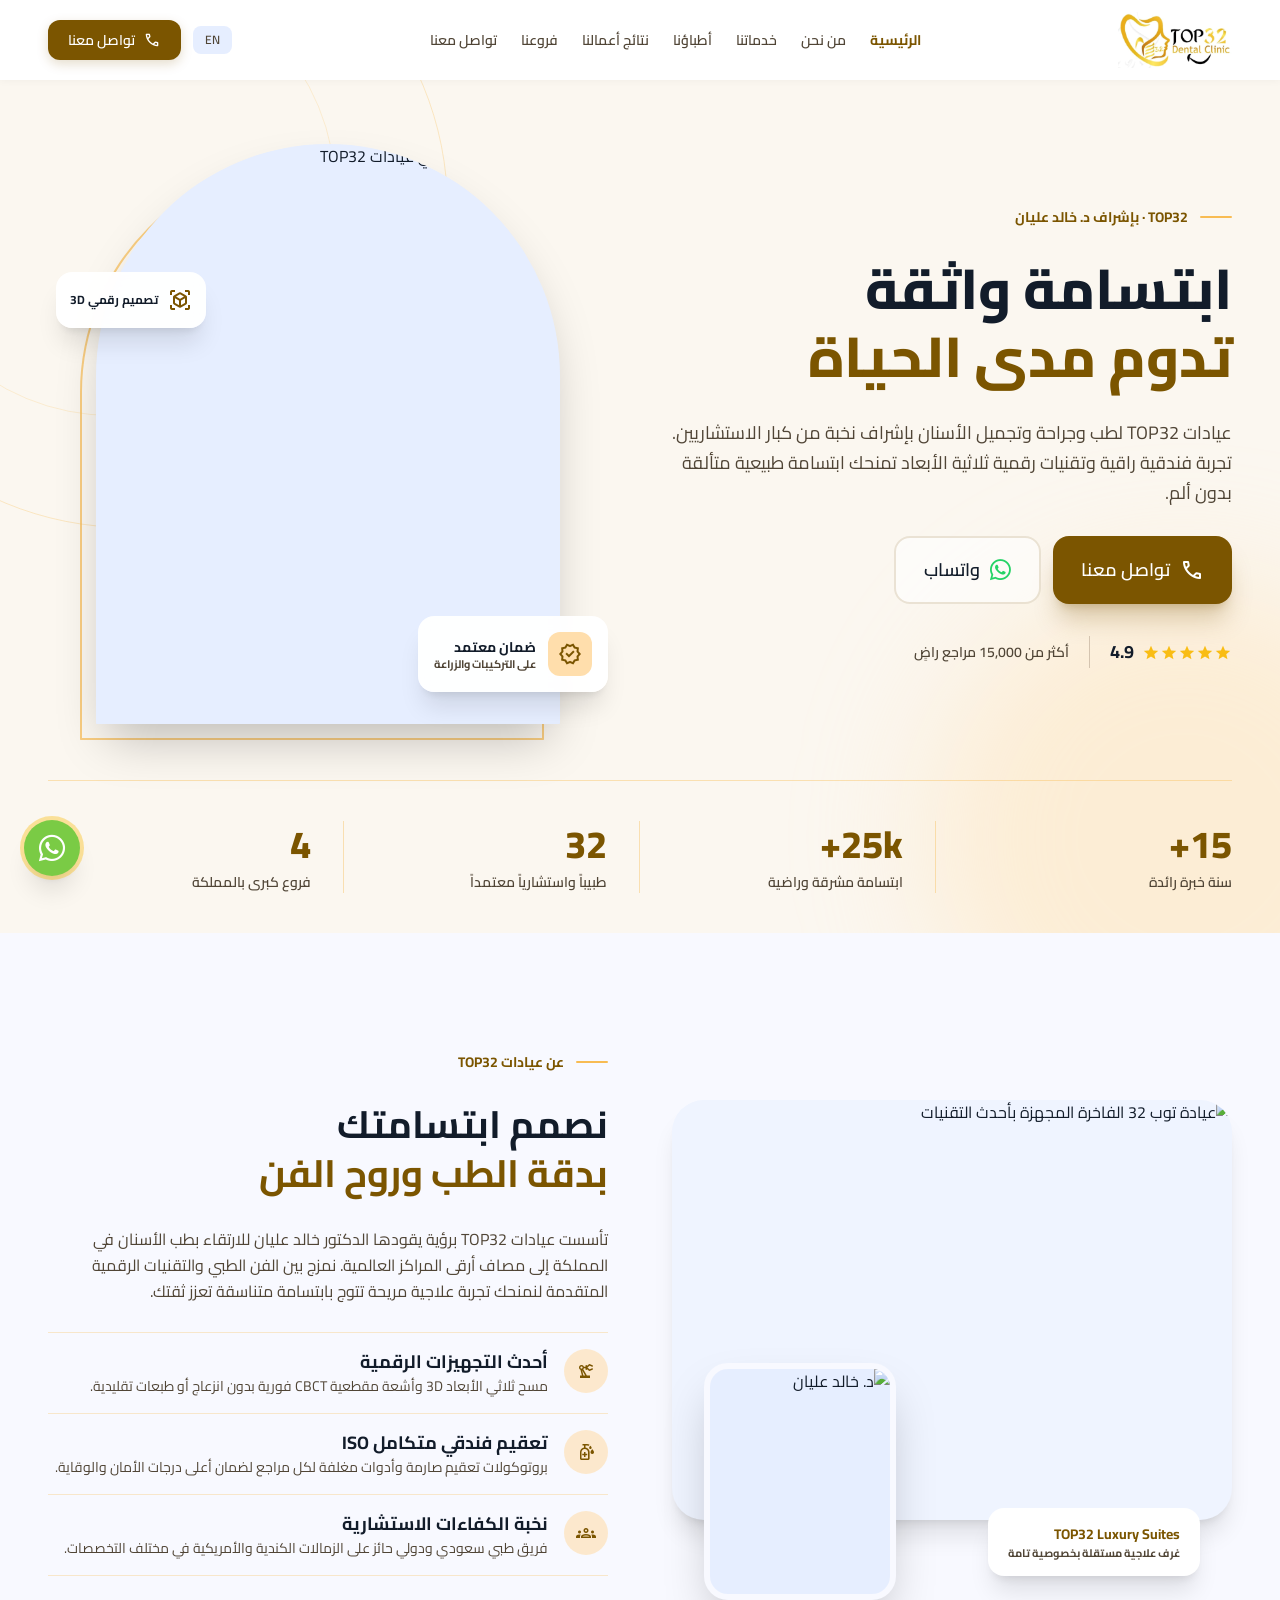
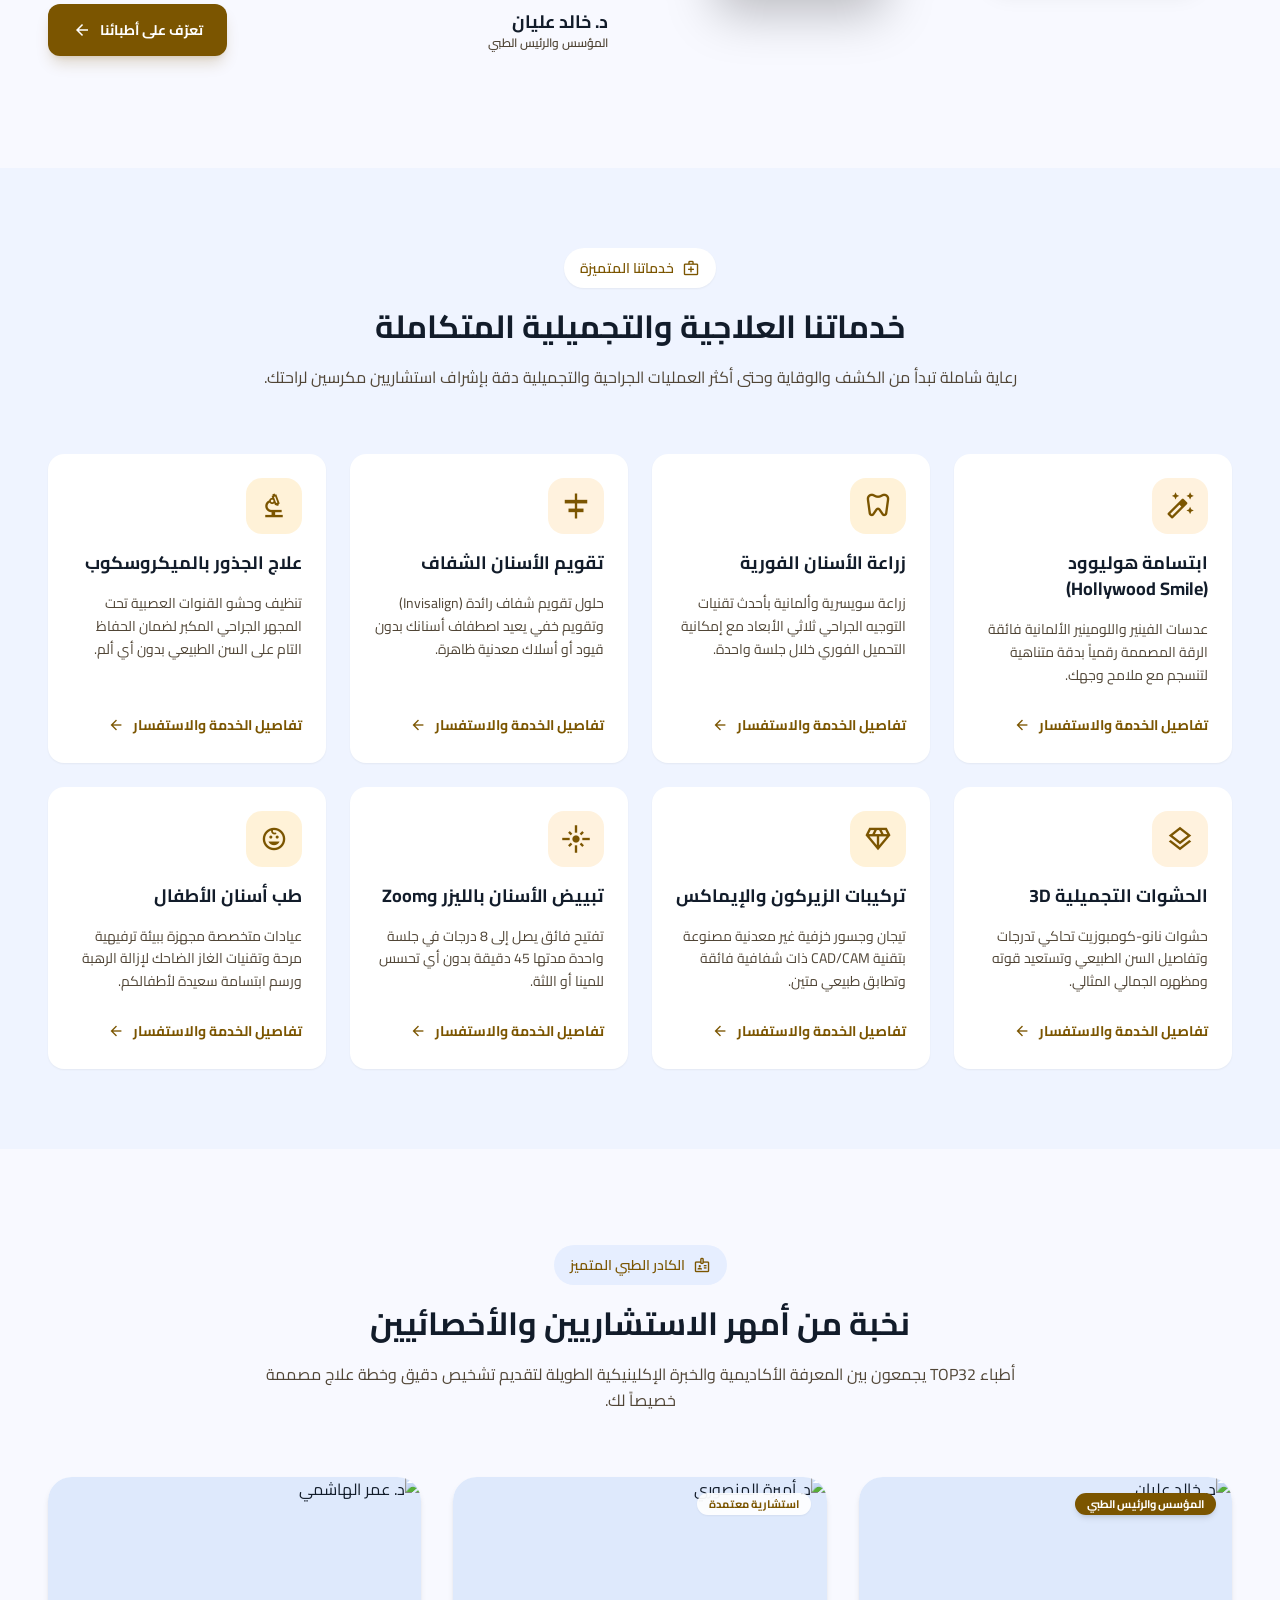
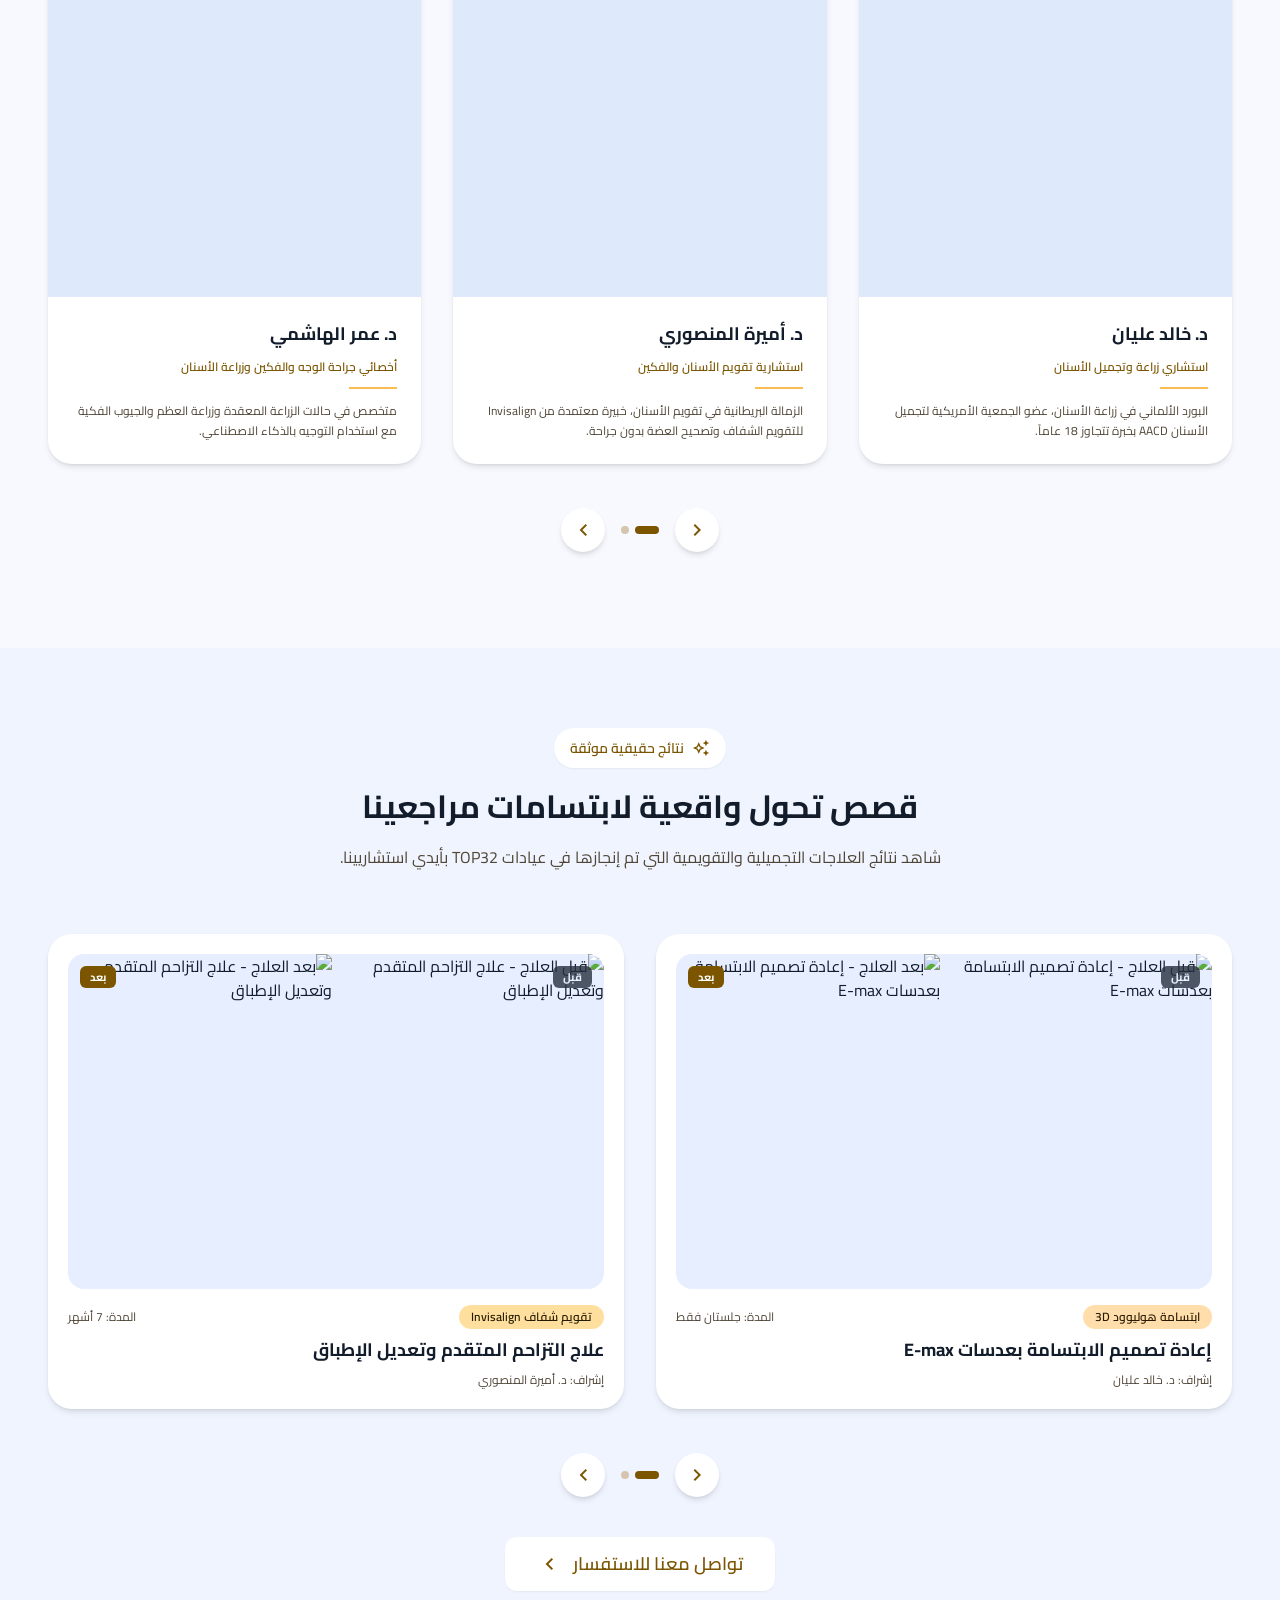
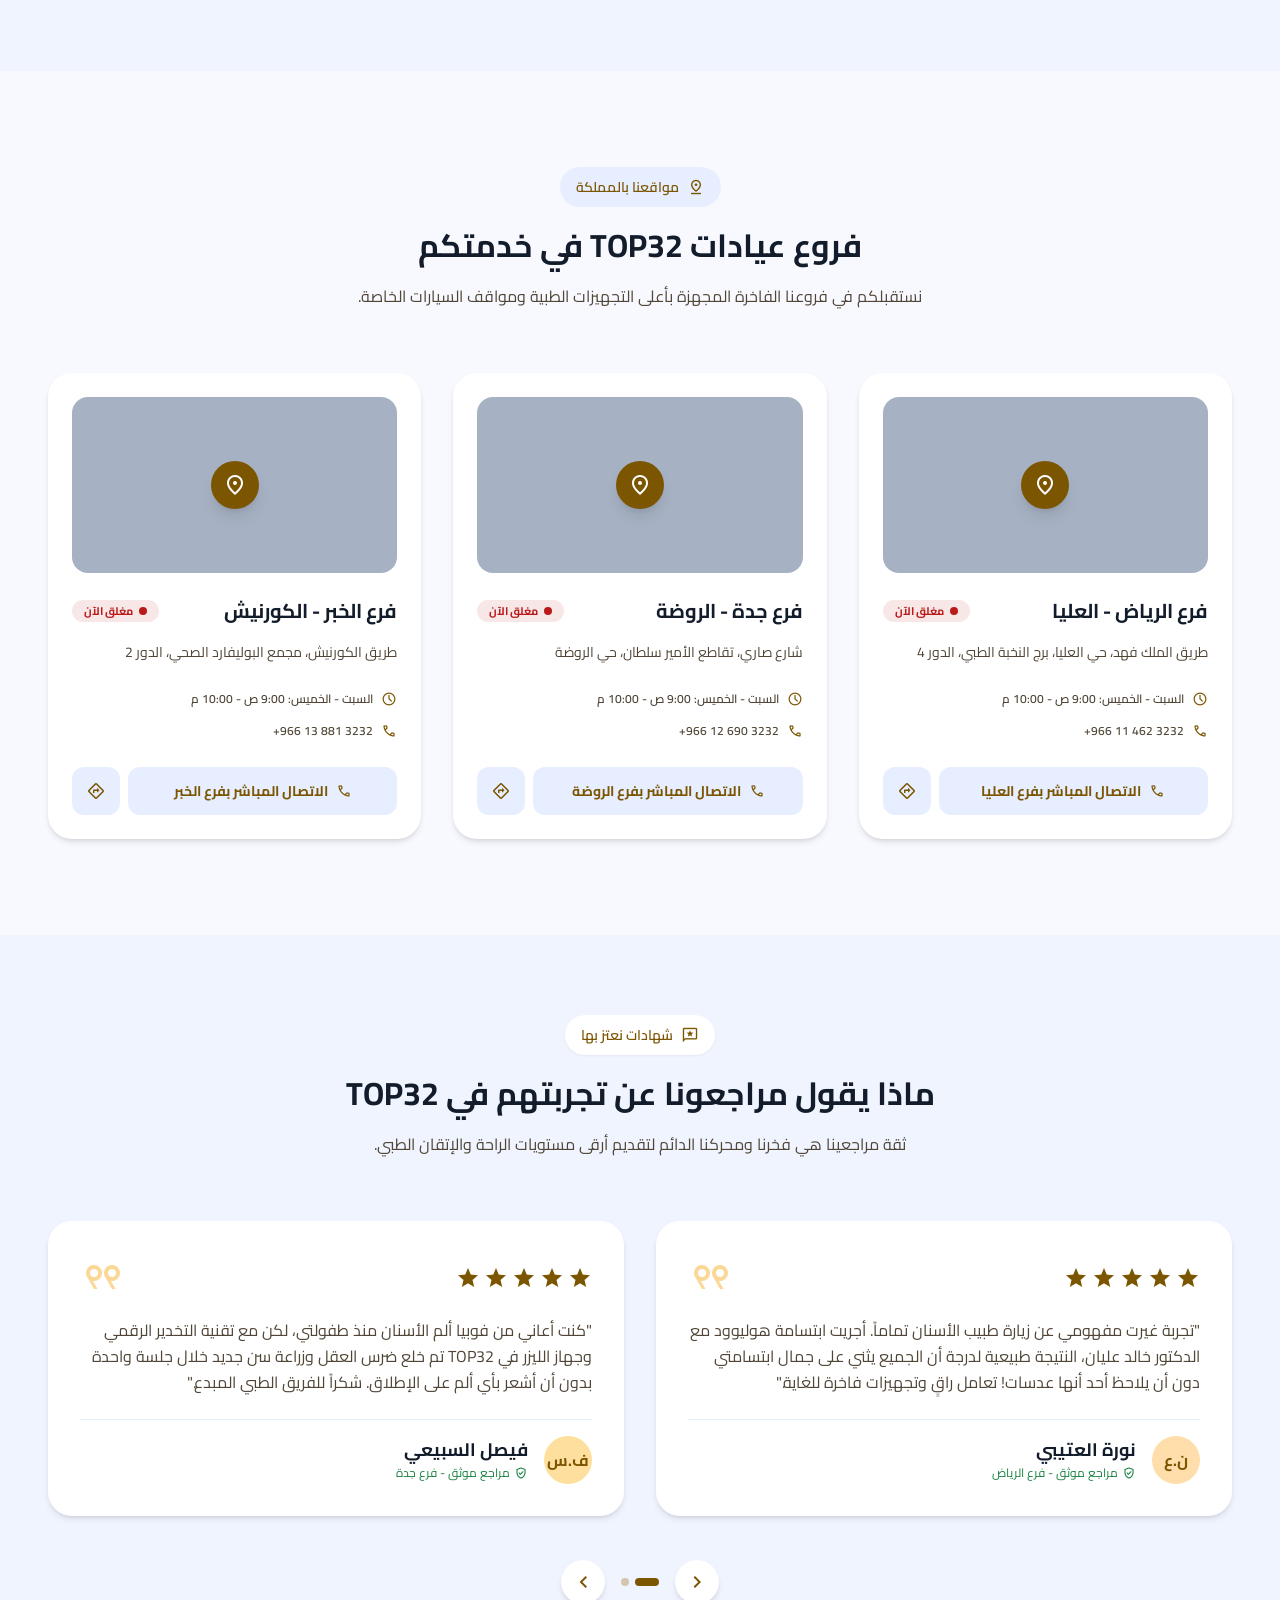
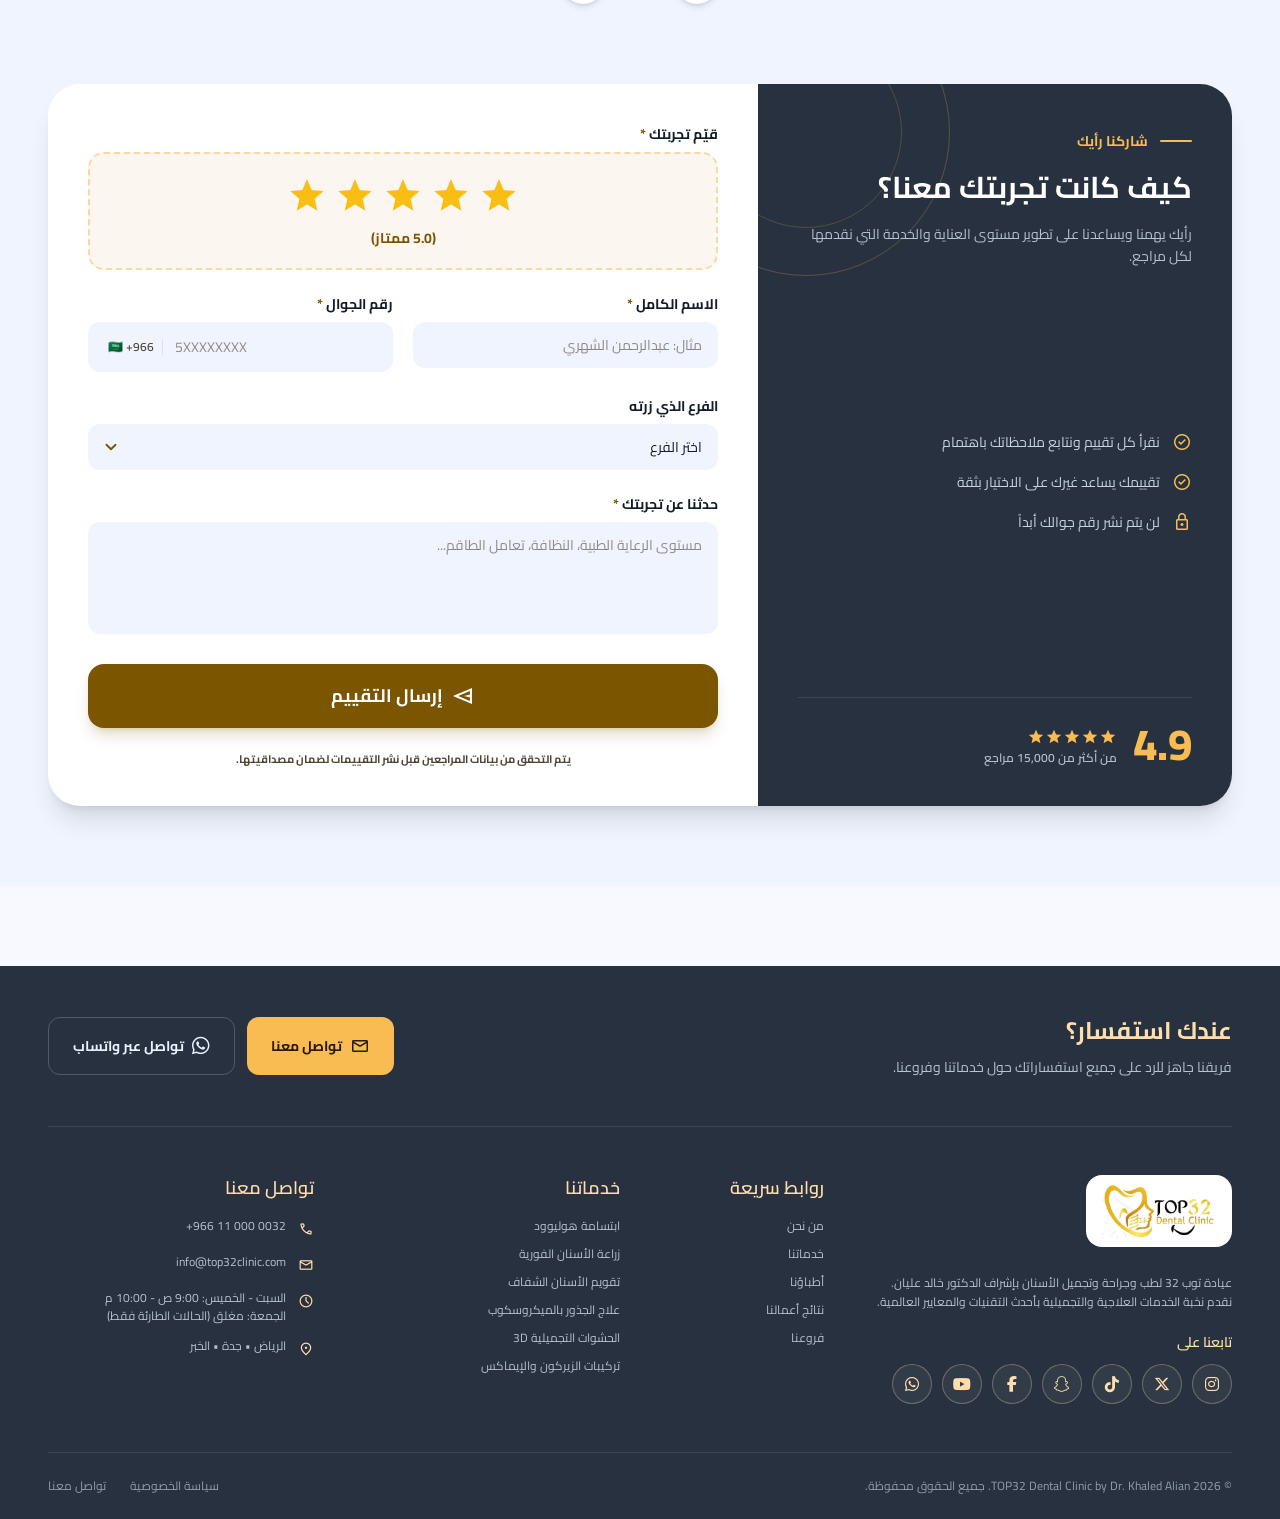
==== index.html @ 6b2e4230 "first commit" ====
<!DOCTYPE html>
<html dir="rtl" lang="ar">
<head>
<meta charset="utf-8">
<meta content="width=device-width, initial-scale=1.0" name="viewport">
<title>TOP32 | عيادات توب 32 لطب وتجميل الأسنان</title>
<meta content="عيادات TOP32 لطب وجراحة وتجميل الأسنان بإشراف د. خالد عليان في الرياض وجدة والخبر." name="description">
<meta content="#7b5500" name="theme-color">
<link href="en/index.html" hreflang="en" rel="alternate">
<link href="asset-front/images/logo.png" rel="icon">
<link href="https://fonts.googleapis.com" rel="preconnect">
<link crossorigin="" href="https://fonts.gstatic.com" rel="preconnect">
<link href="https://fonts.googleapis.com/css2?family=Cairo:wght@400;600;700;800&amp;display=swap" rel="stylesheet">
<link href="https://fonts.googleapis.com/css2?family=Material+Symbols+Outlined:opsz,wght,FILL,GRAD@20..48,100..700,0..1,-50..200&amp;display=block" rel="stylesheet">
<link href="https://cdnjs.cloudflare.com/ajax/libs/font-awesome/6.5.2/css/all.min.css" rel="stylesheet">
<link href="https://cdn.jsdelivr.net/npm/swiper@11/swiper-bundle.min.css" rel="stylesheet">
<link href="asset-front/css/style.css" rel="stylesheet">
<link href="asset-front/css/style-ar.css" rel="stylesheet">

<script defer src="https://cdn.jsdelivr.net/npm/swiper@11/swiper-bundle.min.js"></script>
<script defer src="asset-front/js/main.js"></script>
</head>
<body class="bg-surface font-body-md text-on-surface antialiased selection:bg-primary-fixed selection:text-on-primary-fixed">
<a class="skip-link" href="#main">تخطي إلى المحتوى</a>
<header class="fixed top-0 w-full z-50 bg-surface-container-lowest/90 backdrop-blur-xl shadow-[0_1px_8px_rgba(0,0,0,0.04)]">
<div class="h-20 max-w-7xl mx-auto px-4 sm:px-6 lg:px-12 flex items-center justify-between gap-4">
<a class="flex items-center shrink-0" href="#" aria-label="TOP32 - الصفحة الرئيسية"><img alt="TOP32 Dental Clinic" class="h-11 sm:h-14 w-auto object-contain" src="asset-front/images/logo.png"></a>
<nav class="hidden xl:flex items-center gap-6" aria-label="التنقل الرئيسي">
<a class="nav-link is-active font-label-lg text-label-lg text-on-surface-variant hover:text-primary transition-colors py-2" data-path="home" href="#" aria-current="page">الرئيسية</a>
<a class="nav-link font-label-lg text-label-lg text-on-surface-variant hover:text-primary transition-colors py-2" data-path="about-us" href="#about-us">من نحن</a>
<a class="nav-link font-label-lg text-label-lg text-on-surface-variant hover:text-primary transition-colors py-2" data-path="services" href="#services">خدماتنا</a>
<a class="nav-link font-label-lg text-label-lg text-on-surface-variant hover:text-primary transition-colors py-2" data-path="doctors" href="#doctors">أطباؤنا</a>
<a class="nav-link font-label-lg text-label-lg text-on-surface-variant hover:text-primary transition-colors py-2" data-path="before-and-after" href="#before-and-after">نتائج أعمالنا</a>
<a class="nav-link font-label-lg text-label-lg text-on-surface-variant hover:text-primary transition-colors py-2" data-path="branches" href="#branches">فروعنا</a>
<a class="nav-link font-label-lg text-label-lg text-on-surface-variant hover:text-primary transition-colors py-2" data-path="contact-us" href="contact.html">تواصل معنا</a>
</nav>
<div class="flex items-center gap-2 sm:gap-3 shrink-0"><a class="px-3 py-1.5 rounded-lg bg-surface-container text-on-surface-variant hover:bg-surface-container-high hover:text-on-surface font-label-md text-label-md transition-colors" href="en/index.html" hreflang="en" lang="en">EN</a><a class="inline-flex items-center gap-2 px-3 sm:px-5 py-2.5 rounded-xl bg-primary text-on-primary font-label-lg text-label-lg hover:bg-primary-container hover:text-on-primary-container shadow-[0_4px_12px_rgba(123,85,0,0.2)] transition-all" href="contact.html"><span class="material-symbols-outlined text-[18px]" aria-hidden="true">call</span><span class="hidden sm:inline">تواصل معنا</span></a><button id="menu-toggle" type="button" class="xl:hidden inline-flex items-center justify-center w-10 h-10 rounded-lg bg-surface-container text-on-surface hover:bg-surface-container-high transition-colors" aria-controls="mobile-menu" aria-expanded="false" aria-label="فتح القائمة"><span class="material-symbols-outlined text-2xl">menu</span></button></div>
</div>
<nav id="mobile-menu" class="mobile-menu xl:hidden bg-surface-container-lowest" aria-label="القائمة الرئيسية">
<div class="max-w-7xl mx-auto px-4 sm:px-6 py-3 flex flex-col gap-1">
<a class="nav-link is-active py-3 px-3 rounded-lg font-label-lg text-label-lg text-on-surface-variant hover:text-primary hover:bg-surface-container-low transition-colors" data-path="home" href="#" aria-current="page">الرئيسية</a>
<a class="nav-link py-3 px-3 rounded-lg font-label-lg text-label-lg text-on-surface-variant hover:text-primary hover:bg-surface-container-low transition-colors" data-path="about-us" href="#about-us">من نحن</a>
<a class="nav-link py-3 px-3 rounded-lg font-label-lg text-label-lg text-on-surface-variant hover:text-primary hover:bg-surface-container-low transition-colors" data-path="services" href="#services">خدماتنا</a>
<a class="nav-link py-3 px-3 rounded-lg font-label-lg text-label-lg text-on-surface-variant hover:text-primary hover:bg-surface-container-low transition-colors" data-path="doctors" href="#doctors">أطباؤنا</a>
<a class="nav-link py-3 px-3 rounded-lg font-label-lg text-label-lg text-on-surface-variant hover:text-primary hover:bg-surface-container-low transition-colors" data-path="before-and-after" href="#before-and-after">نتائج أعمالنا</a>
<a class="nav-link py-3 px-3 rounded-lg font-label-lg text-label-lg text-on-surface-variant hover:text-primary hover:bg-surface-container-low transition-colors" data-path="branches" href="#branches">فروعنا</a>
<a class="nav-link py-3 px-3 rounded-lg font-label-lg text-label-lg text-on-surface-variant hover:text-primary hover:bg-surface-container-low transition-colors" data-path="contact-us" href="contact.html">تواصل معنا</a>
</div>
</nav>
</header>
<main class="w-full pt-20 bg-surface" id="main">
<!-- HERO -->
<section class="relative overflow-hidden bg-[#fbf7f0]">
<div class="absolute -top-48 -end-48 w-[40rem] h-[40rem] rounded-full border border-primary-fixed-dim/30 pointer-events-none"></div>
<div class="absolute -top-28 -end-28 w-[28rem] h-[28rem] rounded-full border border-primary-fixed-dim/20 pointer-events-none"></div>
<div class="absolute -bottom-40 -start-40 w-[32rem] h-[32rem] rounded-full bg-primary-fixed/40 blur-3xl pointer-events-none"></div>
<div class="max-w-7xl mx-auto px-4 sm:px-6 lg:px-12 relative">
<div class="grid grid-cols-1 lg:grid-cols-2 gap-14 lg:gap-16 items-center pt-10 pb-12 md:pt-14 lg:pt-16 lg:pb-14">
<div class="text-start space-y-7">
<span class="eyebrow">TOP32 · بإشراف د. خالد عليان</span>
<h1 class="font-display-hero text-[34px] leading-[1.3] sm:text-[46px] lg:text-[56px] lg:leading-[1.2] font-extrabold text-on-surface">ابتسامة واثقة<span class="block text-primary">تدوم مدى الحياة</span></h1>
<p class="font-body-lg text-body-lg md:text-[18px] md:leading-[30px] text-on-surface-variant max-w-xl">عيادات TOP32 لطب وجراحة وتجميل الأسنان بإشراف نخبة من كبار الاستشاريين. تجربة فندقية راقية وتقنيات رقمية ثلاثية الأبعاد تمنحك ابتسامة طبيعية متألقة بدون ألم.</p>
<div class="flex flex-col sm:flex-row gap-3">
<a class="inline-flex items-center justify-center gap-2.5 px-7 py-4 rounded-2xl bg-primary text-on-primary font-headline-sm text-headline-sm hover:bg-primary-container shadow-xl shadow-primary/25 transition-colors" href="contact.html"><span class="material-symbols-outlined text-2xl" aria-hidden="true">call</span><span>تواصل معنا</span></a>
<a class="inline-flex items-center justify-center gap-2.5 px-7 py-4 rounded-2xl border-2 border-primary/15 bg-white/60 text-on-surface font-headline-sm text-headline-sm hover:border-[#25D366] hover:text-[#128C7E] transition-colors" href="https://wa.me/" data-whatsapp="" rel="noopener noreferrer" target="_blank"><i class="fa-brands fa-whatsapp text-2xl text-[#25D366]" aria-hidden="true"></i><span>واتساب</span></a>
</div>
<div class="flex flex-wrap items-center gap-x-5 gap-y-3 pt-1">
<div class="flex items-center gap-2"><span class="flex text-secondary-fixed-dim"><span class="material-symbols-outlined icon-filled text-lg" aria-hidden="true">star</span><span class="material-symbols-outlined icon-filled text-lg" aria-hidden="true">star</span><span class="material-symbols-outlined icon-filled text-lg" aria-hidden="true">star</span><span class="material-symbols-outlined icon-filled text-lg" aria-hidden="true">star</span><span class="material-symbols-outlined icon-filled text-lg" aria-hidden="true">star</span></span><span class="font-headline-sm text-headline-sm font-bold text-on-surface">4.9</span></div>
<span class="hidden sm:block w-px h-8 bg-outline-variant"></span>
<p class="font-label-lg text-label-lg text-on-surface-variant">أكثر من 15,000 مراجع راضٍ</p>
</div>
</div>
<div class="relative mx-auto w-full max-w-[22rem] sm:max-w-[26rem] lg:max-w-[29rem]">
<div class="absolute inset-0 translate-x-4 translate-y-4 rtl:-translate-x-4 rounded-t-full rounded-b-[2rem] border-2 border-primary-fixed-dim/70"></div>
<div class="relative rounded-t-full rounded-b-[2rem] overflow-hidden aspect-[4/5] shadow-2xl bg-surface-container">
<img alt="مريضة مبتسمة في عيادات TOP32" class="w-full h-full object-cover object-top" fetchpriority="high" src="https://lh3.googleusercontent.com/aida-public/[base64]">
</div>
<div class="absolute bottom-8 start-2 sm:-start-12 bg-white/95 backdrop-blur rounded-2xl shadow-xl p-3.5 sm:p-4 flex items-center gap-3">
<div class="w-11 h-11 rounded-xl bg-primary-fixed text-primary flex items-center justify-center shrink-0"><span class="material-symbols-outlined text-2xl" aria-hidden="true">verified</span></div>
<div class="text-start"><p class="font-label-lg text-label-lg font-bold text-on-surface">ضمان معتمد</p><p class="font-label-sm text-label-sm text-on-surface-variant">على التركيبات والزراعة</p></div>
</div>
<div class="absolute top-[22%] end-2 sm:-end-10 bg-white/95 backdrop-blur rounded-2xl shadow-xl px-3.5 py-3 flex items-center gap-2.5">
<span class="material-symbols-outlined text-2xl text-primary" aria-hidden="true">view_in_ar</span><p class="font-label-md text-label-md font-bold text-on-surface">تصميم رقمي 3D</p>
</div>
</div>
</div>
<div class="grid grid-cols-2 lg:grid-cols-4 gap-y-8 border-t border-primary-fixed-dim/40 py-8 md:py-10" aria-label="إحصائيات">
<div class="text-center lg:text-start lg:px-8 lg:first:ps-0 lg:border-s lg:first:border-s-0 border-primary-fixed-dim/40"><span class="block font-extrabold text-[30px] md:text-[38px] leading-tight text-primary"><bdi>+15</bdi></span><span class="font-label-lg text-label-lg text-on-surface-variant">سنة خبرة رائدة</span></div>
<div class="text-center lg:text-start lg:px-8 lg:first:ps-0 lg:border-s lg:first:border-s-0 border-primary-fixed-dim/40"><span class="block font-extrabold text-[30px] md:text-[38px] leading-tight text-primary"><bdi>+25k</bdi></span><span class="font-label-lg text-label-lg text-on-surface-variant">ابتسامة مشرقة وراضية</span></div>
<div class="text-center lg:text-start lg:px-8 lg:first:ps-0 lg:border-s lg:first:border-s-0 border-primary-fixed-dim/40"><span class="block font-extrabold text-[30px] md:text-[38px] leading-tight text-primary"><bdi>32</bdi></span><span class="font-label-lg text-label-lg text-on-surface-variant">طبيباً واستشارياً معتمداً</span></div>
<div class="text-center lg:text-start lg:px-8 lg:first:ps-0 lg:border-s lg:first:border-s-0 border-primary-fixed-dim/40"><span class="block font-extrabold text-[30px] md:text-[38px] leading-tight text-primary"><bdi>4</bdi></span><span class="font-label-lg text-label-lg text-on-surface-variant">فروع كبرى بالمملكة</span></div>
</div>
</div>
</section>

<!-- ABOUT US -->
<section class="py-16 md:py-28 max-w-7xl mx-auto px-4 sm:px-6 lg:px-12 w-full" id="about-us">
<div class="grid grid-cols-1 lg:grid-cols-12 gap-14 lg:gap-16 items-center">
<div class="lg:col-span-6 relative pb-14 sm:pb-20">
<div class="relative rounded-[2rem] overflow-hidden aspect-[4/3] shadow-xl bg-surface-container-low">
<img alt="عيادة توب 32 الفاخرة المجهزة بأحدث التقنيات" class="w-full h-full object-cover" loading="lazy" src="https://lh3.googleusercontent.com/aida-public/[base64]">
</div>
<figure class="absolute bottom-0 end-4 sm:end-8 w-36 sm:w-48 rounded-[1.5rem] overflow-hidden border-[6px] border-surface shadow-2xl bg-surface-container">
<img alt="د. خالد عليان" class="w-full aspect-[4/5] object-cover object-top" loading="lazy" src="https://lh3.googleusercontent.com/aida-public/[base64]">
</figure>
<div class="absolute bottom-3 sm:bottom-6 start-4 sm:start-8 bg-surface-container-lowest rounded-2xl shadow-xl px-4 py-3 sm:px-5 sm:py-4 max-w-[13rem] sm:max-w-xs">
<p class="font-label-lg text-label-lg font-bold text-primary">TOP32 Luxury Suites</p>
<p class="font-label-sm text-label-sm text-on-surface-variant mt-0.5">غرف علاجية مستقلة بخصوصية تامة</p>
</div>
</div>
<div class="lg:col-span-6 space-y-7 text-start">
<span class="eyebrow">عن عيادات TOP32</span>
<h2 class="font-headline-xl text-headline-xl-mobile md:text-[38px] md:leading-[1.3] text-on-surface font-bold">نصمم ابتسامتك <span class="block text-primary">بدقة الطب وروح الفن</span></h2>
<p class="font-body-lg text-body-lg text-on-surface-variant leading-relaxed">تأسست عيادات TOP32 برؤية يقودها الدكتور خالد عليان للارتقاء بطب الأسنان في المملكة إلى مصاف أرقى المراكز العالمية. نمزج بين الفن الطبي والتقنيات الرقمية المتقدمة لنمنحك تجربة علاجية مريحة تتوج بابتسامة متناسقة تعزز ثقتك.</p>
<ul class="divide-y divide-primary-fixed-dim/30 border-y border-primary-fixed-dim/30">
<li class="flex items-start gap-4 py-4"><span class="w-11 h-11 rounded-full bg-primary-fixed/60 text-primary flex items-center justify-center shrink-0"><span class="material-symbols-outlined text-xl" aria-hidden="true">precision_manufacturing</span></span><div><h3 class="font-headline-sm text-headline-sm font-bold text-on-surface">أحدث التجهيزات الرقمية</h3><p class="font-body-md text-body-md text-on-surface-variant">مسح ثلاثي الأبعاد 3D وأشعة مقطعية CBCT فورية بدون انزعاج أو طبعات تقليدية.</p></div></li>
<li class="flex items-start gap-4 py-4"><span class="w-11 h-11 rounded-full bg-primary-fixed/60 text-primary flex items-center justify-center shrink-0"><span class="material-symbols-outlined text-xl" aria-hidden="true">sanitizer</span></span><div><h3 class="font-headline-sm text-headline-sm font-bold text-on-surface">تعقيم فندقي متكامل ISO</h3><p class="font-body-md text-body-md text-on-surface-variant">بروتوكولات تعقيم صارمة وأدوات مغلفة لكل مراجع لضمان أعلى درجات الأمان والوقاية.</p></div></li>
<li class="flex items-start gap-4 py-4"><span class="w-11 h-11 rounded-full bg-primary-fixed/60 text-primary flex items-center justify-center shrink-0"><span class="material-symbols-outlined text-xl" aria-hidden="true">groups</span></span><div><h3 class="font-headline-sm text-headline-sm font-bold text-on-surface">نخبة الكفاءات الاستشارية</h3><p class="font-body-md text-body-md text-on-surface-variant">فريق طبي سعودي ودولي حائز على الزمالات الكندية والأمريكية في مختلف التخصصات.</p></div></li>
</ul>
<div class="flex flex-wrap items-center justify-between gap-4">
<div><p class="font-headline-sm text-headline-sm font-bold text-on-surface">د. خالد عليان</p><p class="font-label-md text-label-md text-on-surface-variant">المؤسس والرئيس الطبي</p></div>
<a class="inline-flex items-center gap-2 px-6 py-3 rounded-xl bg-primary text-on-primary font-label-lg text-label-lg font-bold hover:bg-primary-container shadow-lg shadow-primary/20 transition-colors" href="#doctors"><span>تعرّف على أطبائنا</span><span class="material-symbols-outlined text-xl rtl:rotate-180" aria-hidden="true">arrow_forward</span></a>
</div>
</div>
</div>
</section>

<!-- SERVICES -->
<section class="py-14 md:py-20 bg-surface-container-low" id="services">
<div class="max-w-7xl mx-auto px-4 sm:px-6 lg:px-12">
<div class="text-center max-w-3xl mx-auto space-y-4 mb-10 md:mb-16">
<span class="inline-flex items-center gap-2 px-4 py-1.5 rounded-full bg-surface-container-lowest shadow-sm text-primary font-label-lg text-label-lg"><span class="material-symbols-outlined text-lg" aria-hidden="true">medical_services</span><span>خدماتنا المتميزة</span></span>
<h2 class="font-headline-xl text-headline-xl-mobile md:text-headline-xl font-bold text-on-surface">خدماتنا العلاجية والتجميلية المتكاملة</h2>
<p class="font-body-lg text-body-lg text-on-surface-variant">رعاية شاملة تبدأ من الكشف والوقاية وحتى أكثر العمليات الجراحية والتجميلية دقة بإشراف استشاريين مكرسين لراحتك.</p>
</div>
<div class="grid grid-cols-1 sm:grid-cols-2 lg:grid-cols-4 gap-4 sm:gap-6">
<div class="group p-6 rounded-2xl bg-surface-container-lowest shadow-sm hover:shadow-xl transition-all duration-300 flex flex-col justify-between text-start hover:-translate-y-1.5">
<div class="space-y-4">
<div class="w-14 h-14 rounded-2xl bg-primary-fixed/40 flex items-center justify-center text-primary group-hover:bg-primary group-hover:text-on-primary transition-colors"><span class="material-symbols-outlined text-3xl" aria-hidden="true">auto_fix_high</span></div>
<h3 class="font-headline-sm text-headline-sm font-bold text-on-surface">ابتسامة هوليوود (Hollywood Smile)</h3>
<p class="font-body-md text-body-md text-on-surface-variant leading-relaxed">عدسات الفينير واللومينير الألمانية فائقة الرقة المصممة رقمياً بدقة متناهية لتنسجم مع ملامح وجهك.</p>
</div>
<a class="mt-6 inline-flex items-center gap-2 font-label-lg text-label-lg text-primary font-bold group-hover:text-primary-container" href="contact.html?service=hollywood"><span>تفاصيل الخدمة والاستفسار</span><span class="material-symbols-outlined text-lg rtl:rotate-180 transition-transform group-hover:translate-x-1 rtl:group-hover:-translate-x-1" aria-hidden="true">arrow_forward</span></a>
</div>
<div class="group p-6 rounded-2xl bg-surface-container-lowest shadow-sm hover:shadow-xl transition-all duration-300 flex flex-col justify-between text-start hover:-translate-y-1.5">
<div class="space-y-4">
<div class="w-14 h-14 rounded-2xl bg-secondary-fixed/40 flex items-center justify-center text-primary group-hover:bg-primary group-hover:text-on-primary transition-colors"><span class="material-symbols-outlined text-3xl" aria-hidden="true">dentistry</span></div>
<h3 class="font-headline-sm text-headline-sm font-bold text-on-surface">زراعة الأسنان الفورية</h3>
<p class="font-body-md text-body-md text-on-surface-variant leading-relaxed">زراعة سويسرية وألمانية بأحدث تقنيات التوجيه الجراحي ثلاثي الأبعاد مع إمكانية التحميل الفوري خلال جلسة واحدة.</p>
</div>
<a class="mt-6 inline-flex items-center gap-2 font-label-lg text-label-lg text-primary font-bold group-hover:text-primary-container" href="contact.html?service=implants"><span>تفاصيل الخدمة والاستفسار</span><span class="material-symbols-outlined text-lg rtl:rotate-180 transition-transform group-hover:translate-x-1 rtl:group-hover:-translate-x-1" aria-hidden="true">arrow_forward</span></a>
</div>
<div class="group p-6 rounded-2xl bg-surface-container-lowest shadow-sm hover:shadow-xl transition-all duration-300 flex flex-col justify-between text-start hover:-translate-y-1.5">
<div class="space-y-4">
<div class="w-14 h-14 rounded-2xl bg-primary-fixed/40 flex items-center justify-center text-primary group-hover:bg-primary group-hover:text-on-primary transition-colors"><span class="material-symbols-outlined text-3xl" aria-hidden="true">align_horizontal_center</span></div>
<h3 class="font-headline-sm text-headline-sm font-bold text-on-surface">تقويم الأسنان الشفاف</h3>
<p class="font-body-md text-body-md text-on-surface-variant leading-relaxed">حلول تقويم شفاف رائدة (Invisalign) وتقويم خفي يعيد اصطفاف أسنانك بدون قيود أو أسلاك معدنية ظاهرة.</p>
</div>
<a class="mt-6 inline-flex items-center gap-2 font-label-lg text-label-lg text-primary font-bold group-hover:text-primary-container" href="contact.html?service=orthodontics"><span>تفاصيل الخدمة والاستفسار</span><span class="material-symbols-outlined text-lg rtl:rotate-180 transition-transform group-hover:translate-x-1 rtl:group-hover:-translate-x-1" aria-hidden="true">arrow_forward</span></a>
</div>
<div class="group p-6 rounded-2xl bg-surface-container-lowest shadow-sm hover:shadow-xl transition-all duration-300 flex flex-col justify-between text-start hover:-translate-y-1.5">
<div class="space-y-4">
<div class="w-14 h-14 rounded-2xl bg-secondary-fixed/40 flex items-center justify-center text-primary group-hover:bg-primary group-hover:text-on-primary transition-colors"><span class="material-symbols-outlined text-3xl" aria-hidden="true">biotech</span></div>
<h3 class="font-headline-sm text-headline-sm font-bold text-on-surface">علاج الجذور بالميكروسكوب</h3>
<p class="font-body-md text-body-md text-on-surface-variant leading-relaxed">تنظيف وحشو القنوات العصبية تحت المجهر الجراحي المكبر لضمان الحفاظ التام على السن الطبيعي بدون أي ألم.</p>
</div>
<a class="mt-6 inline-flex items-center gap-2 font-label-lg text-label-lg text-primary font-bold group-hover:text-primary-container" href="contact.html?service=root-canal"><span>تفاصيل الخدمة والاستفسار</span><span class="material-symbols-outlined text-lg rtl:rotate-180 transition-transform group-hover:translate-x-1 rtl:group-hover:-translate-x-1" aria-hidden="true">arrow_forward</span></a>
</div>
<div class="group p-6 rounded-2xl bg-surface-container-lowest shadow-sm hover:shadow-xl transition-all duration-300 flex flex-col justify-between text-start hover:-translate-y-1.5">
<div class="space-y-4">
<div class="w-14 h-14 rounded-2xl bg-primary-fixed/40 flex items-center justify-center text-primary group-hover:bg-primary group-hover:text-on-primary transition-colors"><span class="material-symbols-outlined text-3xl" aria-hidden="true">layers</span></div>
<h3 class="font-headline-sm text-headline-sm font-bold text-on-surface">الحشوات التجميلية 3D</h3>
<p class="font-body-md text-body-md text-on-surface-variant leading-relaxed">حشوات نانو-كومبوزيت تحاكي تدرجات وتفاصيل السن الطبيعي وتستعيد قوته ومظهره الجمالي المثالي.</p>
</div>
<a class="mt-6 inline-flex items-center gap-2 font-label-lg text-label-lg text-primary font-bold group-hover:text-primary-container" href="contact.html?service=fillings"><span>تفاصيل الخدمة والاستفسار</span><span class="material-symbols-outlined text-lg rtl:rotate-180 transition-transform group-hover:translate-x-1 rtl:group-hover:-translate-x-1" aria-hidden="true">arrow_forward</span></a>
</div>
<div class="group p-6 rounded-2xl bg-surface-container-lowest shadow-sm hover:shadow-xl transition-all duration-300 flex flex-col justify-between text-start hover:-translate-y-1.5">
<div class="space-y-4">
<div class="w-14 h-14 rounded-2xl bg-secondary-fixed/40 flex items-center justify-center text-primary group-hover:bg-primary group-hover:text-on-primary transition-colors"><span class="material-symbols-outlined text-3xl" aria-hidden="true">diamond</span></div>
<h3 class="font-headline-sm text-headline-sm font-bold text-on-surface">تركيبات الزيركون والإيماكس</h3>
<p class="font-body-md text-body-md text-on-surface-variant leading-relaxed">تيجان وجسور خزفية غير معدنية مصنوعة بتقنية CAD/CAM ذات شفافية فائقة وتطابق طبيعي متين.</p>
</div>
<a class="mt-6 inline-flex items-center gap-2 font-label-lg text-label-lg text-primary font-bold group-hover:text-primary-container" href="contact.html?service=crowns"><span>تفاصيل الخدمة والاستفسار</span><span class="material-symbols-outlined text-lg rtl:rotate-180 transition-transform group-hover:translate-x-1 rtl:group-hover:-translate-x-1" aria-hidden="true">arrow_forward</span></a>
</div>
<div class="group p-6 rounded-2xl bg-surface-container-lowest shadow-sm hover:shadow-xl transition-all duration-300 flex flex-col justify-between text-start hover:-translate-y-1.5">
<div class="space-y-4">
<div class="w-14 h-14 rounded-2xl bg-primary-fixed/40 flex items-center justify-center text-primary group-hover:bg-primary group-hover:text-on-primary transition-colors"><span class="material-symbols-outlined text-3xl" aria-hidden="true">flare</span></div>
<h3 class="font-headline-sm text-headline-sm font-bold text-on-surface">تبييض الأسنان بالليزر وZoom</h3>
<p class="font-body-md text-body-md text-on-surface-variant leading-relaxed">تفتيح فائق يصل إلى 8 درجات في جلسة واحدة مدتها 45 دقيقة بدون أي تحسس للمينا أو اللثة.</p>
</div>
<a class="mt-6 inline-flex items-center gap-2 font-label-lg text-label-lg text-primary font-bold group-hover:text-primary-container" href="contact.html?service=whitening"><span>تفاصيل الخدمة والاستفسار</span><span class="material-symbols-outlined text-lg rtl:rotate-180 transition-transform group-hover:translate-x-1 rtl:group-hover:-translate-x-1" aria-hidden="true">arrow_forward</span></a>
</div>
<div class="group p-6 rounded-2xl bg-surface-container-lowest shadow-sm hover:shadow-xl transition-all duration-300 flex flex-col justify-between text-start hover:-translate-y-1.5">
<div class="space-y-4">
<div class="w-14 h-14 rounded-2xl bg-secondary-fixed/40 flex items-center justify-center text-primary group-hover:bg-primary group-hover:text-on-primary transition-colors"><span class="material-symbols-outlined text-3xl" aria-hidden="true">child_care</span></div>
<h3 class="font-headline-sm text-headline-sm font-bold text-on-surface">طب أسنان الأطفال</h3>
<p class="font-body-md text-body-md text-on-surface-variant leading-relaxed">عيادات متخصصة مجهزة ببيئة ترفيهية مرحة وتقنيات الغاز الضاحك لإزالة الرهبة ورسم ابتسامة سعيدة لأطفالكم.</p>
</div>
<a class="mt-6 inline-flex items-center gap-2 font-label-lg text-label-lg text-primary font-bold group-hover:text-primary-container" href="contact.html?service=kids"><span>تفاصيل الخدمة والاستفسار</span><span class="material-symbols-outlined text-lg rtl:rotate-180 transition-transform group-hover:translate-x-1 rtl:group-hover:-translate-x-1" aria-hidden="true">arrow_forward</span></a>
</div>
</div>
</div>
</section>

<!-- OUR DOCTORS (carousel) -->
<section class="py-16 md:py-24 max-w-7xl mx-auto px-4 sm:px-6 lg:px-12 w-full" id="doctors">
<div class="text-center max-w-3xl mx-auto space-y-4 mb-10 md:mb-16">
<span class="inline-flex items-center gap-2 px-4 py-1.5 rounded-full bg-surface-container text-primary font-label-lg text-label-lg"><span class="material-symbols-outlined text-lg" aria-hidden="true">badge</span><span>الكادر الطبي المتميز</span></span>
<h2 class="font-headline-xl text-headline-xl-mobile md:text-headline-xl font-bold text-on-surface">نخبة من أمهر الاستشاريين والأخصائيين</h2>
<p class="font-body-lg text-body-lg text-on-surface-variant">أطباء TOP32 يجمعون بين المعرفة الأكاديمية والخبرة الإكلينيكية الطويلة لتقديم تشخيص دقيق وخطة علاج مصممة خصيصاً لك.</p>
</div>
<div class="swiper carousel" data-carousel="doctors">
<div class="swiper-wrapper">
<div class="swiper-slide">
<article class="group h-full rounded-3xl overflow-hidden bg-surface-container-lowest shadow-md hover:shadow-xl transition-shadow duration-300 text-start">
<div class="aspect-[4/4.5] overflow-hidden bg-surface-container-high relative">
<img alt="د. خالد عليان" class="w-full h-full object-cover group-hover:scale-105 transition-transform duration-500" draggable="false" loading="lazy" src="https://lh3.googleusercontent.com/aida-public/[base64]">
<div class="absolute top-4 start-4 bg-primary text-on-primary font-label-sm text-label-sm px-3 py-1 rounded-full shadow-md">المؤسس والرئيس الطبي</div>
</div>
<div class="p-6 space-y-3">
<h3 class="font-headline-sm text-headline-sm font-bold text-on-surface">د. خالد عليان</h3>
<p class="font-label-md text-label-md text-primary font-semibold">استشاري زراعة وتجميل الأسنان</p>
<div class="w-12 h-0.5 bg-primary-fixed-dim my-2"></div>
<p class="font-body-sm text-body-sm text-on-surface-variant leading-relaxed">البورد الألماني في زراعة الأسنان، عضو الجمعية الأمريكية لتجميل الأسنان AACD بخبرة تتجاوز 18 عاماً.</p>
</div>
</article>
</div>
<div class="swiper-slide">
<article class="group h-full rounded-3xl overflow-hidden bg-surface-container-lowest shadow-md hover:shadow-xl transition-shadow duration-300 text-start">
<div class="aspect-[4/4.5] overflow-hidden bg-surface-container-high relative">
<img alt="د. أميرة المنصوري" class="w-full h-full object-cover group-hover:scale-105 transition-transform duration-500" draggable="false" loading="lazy" src="https://lh3.googleusercontent.com/aida-public/[base64]">
<div class="absolute top-4 start-4 bg-surface-container-lowest/90 backdrop-blur-md text-primary font-label-sm text-label-sm px-3 py-1 rounded-full shadow-sm">استشارية معتمدة</div>
</div>
<div class="p-6 space-y-3">
<h3 class="font-headline-sm text-headline-sm font-bold text-on-surface">د. أميرة المنصوري</h3>
<p class="font-label-md text-label-md text-primary font-semibold">استشارية تقويم الأسنان والفكين</p>
<div class="w-12 h-0.5 bg-primary-fixed-dim my-2"></div>
<p class="font-body-sm text-body-sm text-on-surface-variant leading-relaxed">الزمالة البريطانية في تقويم الأسنان، خبيرة معتمدة من Invisalign للتقويم الشفاف وتصحيح العضة بدون جراحة.</p>
</div>
</article>
</div>
<div class="swiper-slide">
<article class="group h-full rounded-3xl overflow-hidden bg-surface-container-lowest shadow-md hover:shadow-xl transition-shadow duration-300 text-start">
<div class="aspect-[4/4.5] overflow-hidden bg-surface-container-high relative">
<img alt="د. عمر الهاشمي" class="w-full h-full object-cover group-hover:scale-105 transition-transform duration-500" draggable="false" loading="lazy" src="https://lh3.googleusercontent.com/aida-public/[base64]">

</div>
<div class="p-6 space-y-3">
<h3 class="font-headline-sm text-headline-sm font-bold text-on-surface">د. عمر الهاشمي</h3>
<p class="font-label-md text-label-md text-primary font-semibold">أخصائي جراحة الوجه والفكين وزراعة الأسنان</p>
<div class="w-12 h-0.5 bg-primary-fixed-dim my-2"></div>
<p class="font-body-sm text-body-sm text-on-surface-variant leading-relaxed">متخصص في حالات الزراعة المعقدة وزراعة العظم والجيوب الفكية مع استخدام التوجيه بالذكاء الاصطناعي.</p>
</div>
</article>
</div>
<div class="swiper-slide">
<article class="group h-full rounded-3xl overflow-hidden bg-surface-container-lowest shadow-md hover:shadow-xl transition-shadow duration-300 text-start">
<div class="aspect-[4/4.5] overflow-hidden bg-surface-container-high relative">
<img alt="د. سارة الكردي" class="w-full h-full object-cover group-hover:scale-105 transition-transform duration-500" draggable="false" loading="lazy" src="https://lh3.googleusercontent.com/aida-public/[base64]">

</div>
<div class="p-6 space-y-3">
<h3 class="font-headline-sm text-headline-sm font-bold text-on-surface">د. سارة الكردي</h3>
<p class="font-label-md text-label-md text-primary font-semibold">أخصائية علاج الجذور وتجميل الابتسامة</p>
<div class="w-12 h-0.5 bg-primary-fixed-dim my-2"></div>
<p class="font-body-sm text-body-sm text-on-surface-variant leading-relaxed">ماجستير علاج العصب المجهري والترميمات الدقيقة، متخصصة في إنقاذ الأسنان المعقدة وتصميم الفينير المتطابق.</p>
</div>
</article>
</div>
</div>
</div>
<div class="flex items-center justify-center gap-4 mt-4">
<button type="button" class="carousel-btn w-11 h-11 rounded-full bg-surface-container-lowest text-primary shadow-md hover:bg-primary hover:text-on-primary transition-colors flex items-center justify-center" data-carousel-prev="doctors" aria-label="السابق"><span class="material-symbols-outlined rtl:rotate-180" aria-hidden="true">chevron_left</span></button>
<div class="carousel-pagination" data-carousel-pagination="doctors"></div>
<button type="button" class="carousel-btn w-11 h-11 rounded-full bg-surface-container-lowest text-primary shadow-md hover:bg-primary hover:text-on-primary transition-colors flex items-center justify-center" data-carousel-next="doctors" aria-label="التالي"><span class="material-symbols-outlined rtl:rotate-180" aria-hidden="true">chevron_right</span></button>
</div>
</section>

<!-- BEFORE & AFTER (carousel) -->
<section class="py-14 md:py-20 bg-surface-container-low" id="before-and-after">
<div class="max-w-7xl mx-auto px-4 sm:px-6 lg:px-12">
<div class="text-center max-w-3xl mx-auto space-y-4 mb-10 md:mb-16">
<span class="inline-flex items-center gap-2 px-4 py-1.5 rounded-full bg-surface-container-lowest shadow-sm text-primary font-label-lg text-label-lg"><span class="material-symbols-outlined text-lg" aria-hidden="true">auto_awesome</span><span>نتائج حقيقية موثقة</span></span>
<h2 class="font-headline-xl text-headline-xl-mobile md:text-headline-xl font-bold text-on-surface">قصص تحول واقعية لابتسامات مراجعينا</h2>
<p class="font-body-lg text-body-lg text-on-surface-variant">شاهد نتائج العلاجات التجميلية والتقويمية التي تم إنجازها في عيادات TOP32 بأيدي استشاريينا.</p>
</div>
<div class="swiper carousel" data-carousel="cases">
<div class="swiper-wrapper">
<div class="swiper-slide">
<article class="h-full rounded-3xl bg-surface-container-lowest p-5 shadow-md flex flex-col gap-4">
<div class="relative grid grid-cols-2 gap-2 rounded-2xl overflow-hidden aspect-[16/10] bg-surface-container">
<div class="relative"><img alt="قبل العلاج - إعادة تصميم الابتسامة بعدسات E-max" class="w-full h-full object-cover" draggable="false" loading="lazy" src="https://lh3.googleusercontent.com/aida-public/[base64]"><span class="absolute top-3 start-3 bg-inverse-surface/80 text-inverse-on-surface font-label-sm text-label-sm px-2.5 py-1 rounded-md">قبل</span></div>
<div class="relative"><img alt="بعد العلاج - إعادة تصميم الابتسامة بعدسات E-max" class="w-full h-full object-cover" draggable="false" loading="lazy" src="https://lh3.googleusercontent.com/aida-public/[base64]"><span class="absolute top-3 end-3 bg-primary text-on-primary font-label-sm text-label-sm px-2.5 py-1 rounded-md">بعد</span></div>
</div>
<div class="text-start space-y-2">
<div class="flex flex-wrap items-center justify-between gap-2">
<span class="font-label-md text-label-md px-3 py-1 rounded-full bg-primary-fixed text-on-primary-fixed">ابتسامة هوليوود 3D</span>
<span class="font-body-sm text-body-sm text-on-surface-variant">المدة: جلستان فقط</span>
</div>
<h3 class="font-headline-sm text-headline-sm font-bold text-on-surface">إعادة تصميم الابتسامة بعدسات E-max</h3>
<p class="font-body-sm text-body-sm text-on-surface-variant">إشراف: د. خالد عليان</p>
</div>
</article>
</div>
<div class="swiper-slide">
<article class="h-full rounded-3xl bg-surface-container-lowest p-5 shadow-md flex flex-col gap-4">
<div class="relative grid grid-cols-2 gap-2 rounded-2xl overflow-hidden aspect-[16/10] bg-surface-container">
<div class="relative"><img alt="قبل العلاج - علاج التزاحم المتقدم وتعديل الإطباق" class="w-full h-full object-cover" draggable="false" loading="lazy" src="https://lh3.googleusercontent.com/aida-public/[base64]"><span class="absolute top-3 start-3 bg-inverse-surface/80 text-inverse-on-surface font-label-sm text-label-sm px-2.5 py-1 rounded-md">قبل</span></div>
<div class="relative"><img alt="بعد العلاج - علاج التزاحم المتقدم وتعديل الإطباق" class="w-full h-full object-cover" draggable="false" loading="lazy" src="https://lh3.googleusercontent.com/aida-public/[base64]"><span class="absolute top-3 end-3 bg-primary text-on-primary font-label-sm text-label-sm px-2.5 py-1 rounded-md">بعد</span></div>
</div>
<div class="text-start space-y-2">
<div class="flex flex-wrap items-center justify-between gap-2">
<span class="font-label-md text-label-md px-3 py-1 rounded-full bg-secondary-fixed text-on-secondary-fixed">تقويم شفاف Invisalign</span>
<span class="font-body-sm text-body-sm text-on-surface-variant">المدة: 7 أشهر</span>
</div>
<h3 class="font-headline-sm text-headline-sm font-bold text-on-surface">علاج التزاحم المتقدم وتعديل الإطباق</h3>
<p class="font-body-sm text-body-sm text-on-surface-variant">إشراف: د. أميرة المنصوري</p>
</div>
</article>
</div>
<div class="swiper-slide">
<article class="h-full rounded-3xl bg-surface-container-lowest p-5 shadow-md flex flex-col gap-4">
<div class="relative grid grid-cols-2 gap-2 rounded-2xl overflow-hidden aspect-[16/10] bg-surface-container">
<div class="relative"><img alt="قبل العلاج - تعويض الأسنان المفقودة بدون جراحة مؤلمة" class="w-full h-full object-cover" draggable="false" loading="lazy" src="https://lh3.googleusercontent.com/aida-public/[base64]"><span class="absolute top-3 start-3 bg-inverse-surface/80 text-inverse-on-surface font-label-sm text-label-sm px-2.5 py-1 rounded-md">قبل</span></div>
<div class="relative"><img alt="بعد العلاج - تعويض الأسنان المفقودة بدون جراحة مؤلمة" class="w-full h-full object-cover" draggable="false" loading="lazy" src="https://lh3.googleusercontent.com/aida-public/[base64]"><span class="absolute top-3 end-3 bg-primary text-on-primary font-label-sm text-label-sm px-2.5 py-1 rounded-md">بعد</span></div>
</div>
<div class="text-start space-y-2">
<div class="flex flex-wrap items-center justify-between gap-2">
<span class="font-label-md text-label-md px-3 py-1 rounded-full bg-primary-fixed text-on-primary-fixed">زراعة سويسرية فورية</span>
<span class="font-body-sm text-body-sm text-on-surface-variant">المدة: يوم واحد للتركيب المؤقت</span>
</div>
<h3 class="font-headline-sm text-headline-sm font-bold text-on-surface">تعويض الأسنان المفقودة بدون جراحة مؤلمة</h3>
<p class="font-body-sm text-body-sm text-on-surface-variant">إشراف: د. عمر الهاشمي</p>
</div>
</article>
</div>
</div>
</div>
<div class="flex items-center justify-center gap-4 mt-4">
<button type="button" class="carousel-btn w-11 h-11 rounded-full bg-surface-container-lowest text-primary shadow-md hover:bg-primary hover:text-on-primary transition-colors flex items-center justify-center" data-carousel-prev="cases" aria-label="السابق"><span class="material-symbols-outlined rtl:rotate-180" aria-hidden="true">chevron_left</span></button>
<div class="carousel-pagination" data-carousel-pagination="cases"></div>
<button type="button" class="carousel-btn w-11 h-11 rounded-full bg-surface-container-lowest text-primary shadow-md hover:bg-primary hover:text-on-primary transition-colors flex items-center justify-center" data-carousel-next="cases" aria-label="التالي"><span class="material-symbols-outlined rtl:rotate-180" aria-hidden="true">chevron_right</span></button>
</div>
<div class="text-center mt-10">
<a class="inline-flex items-center gap-3 px-6 sm:px-8 py-3.5 rounded-xl bg-surface-container-lowest text-primary font-headline-sm text-headline-sm hover:bg-primary hover:text-on-primary shadow-sm hover:shadow-lg transition-all" href="contact.html"><span>تواصل معنا للاستفسار</span><span class="material-symbols-outlined rtl:rotate-180" aria-hidden="true">chevron_right</span></a>
</div>
</div>
</section>

<!-- BRANCHES -->
<section class="py-16 md:py-24 max-w-7xl mx-auto px-4 sm:px-6 lg:px-12 w-full" id="branches">
<div class="text-center max-w-3xl mx-auto space-y-4 mb-10 md:mb-16">
<span class="inline-flex items-center gap-2 px-4 py-1.5 rounded-full bg-surface-container text-primary font-label-lg text-label-lg"><span class="material-symbols-outlined text-lg" aria-hidden="true">pin_drop</span><span>مواقعنا بالمملكة</span></span>
<h2 class="font-headline-xl text-headline-xl-mobile md:text-headline-xl font-bold text-on-surface">فروع عيادات TOP32 في خدمتكم</h2>
<p class="font-body-lg text-body-lg text-on-surface-variant">نستقبلكم في فروعنا الفاخرة المجهزة بأعلى التجهيزات الطبية ومواقف السيارات الخاصة.</p>
</div>
<div class="grid grid-cols-1 md:grid-cols-2 lg:grid-cols-3 gap-6 lg:gap-8">
<article class="rounded-3xl bg-surface-container-lowest p-6 shadow-md hover:shadow-xl transition-all duration-300 flex flex-col justify-between text-start">
<div class="space-y-4">
<div class="branch-map branch-map--riyadh w-full h-44 rounded-2xl bg-surface-container-high bg-cover bg-center relative overflow-hidden flex items-center justify-center" data-location="Olaya Street, Riyadh, Saudi Arabia">
<div class="absolute inset-0 bg-inverse-surface/30"></div>
<div class="relative z-10 w-12 h-12 rounded-full bg-primary text-on-primary flex items-center justify-center shadow-lg animate-pulse"><span class="material-symbols-outlined text-2xl" aria-hidden="true">location_on</span></div>
</div>
<div class="flex flex-wrap items-center justify-between gap-2 pt-2">
<h3 class="font-headline-md text-headline-md font-bold text-on-surface">فرع الرياض - العليا</h3>
<span class="open-badge inline-flex items-center gap-1.5 px-3 py-1 rounded-full font-label-sm text-label-sm font-bold" data-open-status><span class="open-dot w-2 h-2 rounded-full"></span><span data-open-label>مفتوح الآن</span></span>
</div>
<p class="font-body-md text-body-md text-on-surface-variant">طريق الملك فهد، حي العليا، برج النخبة الطبي، الدور 4</p>
<div class="space-y-2 text-on-surface-variant font-label-md text-label-md pt-2">
<div class="flex items-center gap-2"><span class="material-symbols-outlined text-primary text-base" aria-hidden="true">schedule</span><span>السبت - الخميس: 9:00 ص - 10:00 م</span></div>
<div class="flex items-center gap-2"><span class="material-symbols-outlined text-primary text-base" aria-hidden="true">call</span><span dir="ltr">+966 11 462 3232</span></div>
</div>
</div>
<div class="mt-6 grid grid-cols-[1fr_auto] gap-2">
<a class="py-3 rounded-xl bg-surface-container text-primary font-label-lg text-label-lg font-bold text-center hover:bg-primary hover:text-on-primary transition-colors inline-flex items-center justify-center gap-2" href="tel:+966114623232"><span class="material-symbols-outlined text-base" aria-hidden="true">call</span><span>الاتصال المباشر بفرع العليا</span></a>
<a class="w-12 rounded-xl bg-surface-container text-primary hover:bg-primary hover:text-on-primary transition-colors inline-flex items-center justify-center" href="https://www.google.com/maps/search/?api=1&amp;query=Olaya+Street,+Riyadh,+Saudi+Arabia" target="_blank" rel="noopener noreferrer" aria-label="الاتجاهات على الخريطة" title="الاتجاهات على الخريطة"><span class="material-symbols-outlined text-xl" aria-hidden="true">directions</span></a>
</div>
</article>
<article class="rounded-3xl bg-surface-container-lowest p-6 shadow-md hover:shadow-xl transition-all duration-300 flex flex-col justify-between text-start">
<div class="space-y-4">
<div class="branch-map branch-map--jeddah w-full h-44 rounded-2xl bg-surface-container-high bg-cover bg-center relative overflow-hidden flex items-center justify-center" data-location="Al Rawdah, Jeddah, Saudi Arabia">
<div class="absolute inset-0 bg-inverse-surface/30"></div>
<div class="relative z-10 w-12 h-12 rounded-full bg-primary text-on-primary flex items-center justify-center shadow-lg animate-pulse"><span class="material-symbols-outlined text-2xl" aria-hidden="true">location_on</span></div>
</div>
<div class="flex flex-wrap items-center justify-between gap-2 pt-2">
<h3 class="font-headline-md text-headline-md font-bold text-on-surface">فرع جدة - الروضة</h3>
<span class="open-badge inline-flex items-center gap-1.5 px-3 py-1 rounded-full font-label-sm text-label-sm font-bold" data-open-status><span class="open-dot w-2 h-2 rounded-full"></span><span data-open-label>مفتوح الآن</span></span>
</div>
<p class="font-body-md text-body-md text-on-surface-variant">شارع صاري، تقاطع الأمير سلطان، حي الروضة</p>
<div class="space-y-2 text-on-surface-variant font-label-md text-label-md pt-2">
<div class="flex items-center gap-2"><span class="material-symbols-outlined text-primary text-base" aria-hidden="true">schedule</span><span>السبت - الخميس: 9:00 ص - 10:00 م</span></div>
<div class="flex items-center gap-2"><span class="material-symbols-outlined text-primary text-base" aria-hidden="true">call</span><span dir="ltr">+966 12 690 3232</span></div>
</div>
</div>
<div class="mt-6 grid grid-cols-[1fr_auto] gap-2">
<a class="py-3 rounded-xl bg-surface-container text-primary font-label-lg text-label-lg font-bold text-center hover:bg-primary hover:text-on-primary transition-colors inline-flex items-center justify-center gap-2" href="tel:+966126903232"><span class="material-symbols-outlined text-base" aria-hidden="true">call</span><span>الاتصال المباشر بفرع الروضة</span></a>
<a class="w-12 rounded-xl bg-surface-container text-primary hover:bg-primary hover:text-on-primary transition-colors inline-flex items-center justify-center" href="https://www.google.com/maps/search/?api=1&amp;query=Al+Rawdah,+Jeddah,+Saudi+Arabia" target="_blank" rel="noopener noreferrer" aria-label="الاتجاهات على الخريطة" title="الاتجاهات على الخريطة"><span class="material-symbols-outlined text-xl" aria-hidden="true">directions</span></a>
</div>
</article>
<article class="rounded-3xl bg-surface-container-lowest p-6 shadow-md hover:shadow-xl transition-all duration-300 flex flex-col justify-between text-start">
<div class="space-y-4">
<div class="branch-map branch-map--khobar w-full h-44 rounded-2xl bg-surface-container-high bg-cover bg-center relative overflow-hidden flex items-center justify-center" data-location="Corniche, Khobar, Saudi Arabia">
<div class="absolute inset-0 bg-inverse-surface/30"></div>
<div class="relative z-10 w-12 h-12 rounded-full bg-primary text-on-primary flex items-center justify-center shadow-lg animate-pulse"><span class="material-symbols-outlined text-2xl" aria-hidden="true">location_on</span></div>
</div>
<div class="flex flex-wrap items-center justify-between gap-2 pt-2">
<h3 class="font-headline-md text-headline-md font-bold text-on-surface">فرع الخبر - الكورنيش</h3>
<span class="open-badge inline-flex items-center gap-1.5 px-3 py-1 rounded-full font-label-sm text-label-sm font-bold" data-open-status><span class="open-dot w-2 h-2 rounded-full"></span><span data-open-label>مفتوح الآن</span></span>
</div>
<p class="font-body-md text-body-md text-on-surface-variant">طريق الكورنيش، مجمع البوليفارد الصحي، الدور 2</p>
<div class="space-y-2 text-on-surface-variant font-label-md text-label-md pt-2">
<div class="flex items-center gap-2"><span class="material-symbols-outlined text-primary text-base" aria-hidden="true">schedule</span><span>السبت - الخميس: 9:00 ص - 10:00 م</span></div>
<div class="flex items-center gap-2"><span class="material-symbols-outlined text-primary text-base" aria-hidden="true">call</span><span dir="ltr">+966 13 881 3232</span></div>
</div>
</div>
<div class="mt-6 grid grid-cols-[1fr_auto] gap-2">
<a class="py-3 rounded-xl bg-surface-container text-primary font-label-lg text-label-lg font-bold text-center hover:bg-primary hover:text-on-primary transition-colors inline-flex items-center justify-center gap-2" href="tel:+966138813232"><span class="material-symbols-outlined text-base" aria-hidden="true">call</span><span>الاتصال المباشر بفرع الخبر</span></a>
<a class="w-12 rounded-xl bg-surface-container text-primary hover:bg-primary hover:text-on-primary transition-colors inline-flex items-center justify-center" href="https://www.google.com/maps/search/?api=1&amp;query=Corniche,+Khobar,+Saudi+Arabia" target="_blank" rel="noopener noreferrer" aria-label="الاتجاهات على الخريطة" title="الاتجاهات على الخريطة"><span class="material-symbols-outlined text-xl" aria-hidden="true">directions</span></a>
</div>
</article>
</div>
</section>

<!-- TESTIMONIALS (carousel) -->
<section class="py-14 md:py-20 bg-surface-container-low" id="reviews">
<div class="max-w-7xl mx-auto px-4 sm:px-6 lg:px-12">
<div class="text-center max-w-3xl mx-auto space-y-4 mb-10 md:mb-16">
<span class="inline-flex items-center gap-2 px-4 py-1.5 rounded-full bg-surface-container-lowest shadow-sm text-primary font-label-lg text-label-lg"><span class="material-symbols-outlined text-lg" aria-hidden="true">reviews</span><span>شهادات نعتز بها</span></span>
<h2 class="font-headline-xl text-headline-xl-mobile md:text-headline-xl font-bold text-on-surface">ماذا يقول مراجعونا عن تجربتهم في TOP32</h2>
<p class="font-body-lg text-body-lg text-on-surface-variant">ثقة مراجعينا هي فخرنا ومحركنا الدائم لتقديم أرقى مستويات الراحة والإتقان الطبي.</p>
</div>
<div class="swiper carousel" data-carousel="reviews">
<div class="swiper-wrapper">
<div class="swiper-slide">
<article class="h-full p-6 md:p-8 rounded-3xl bg-surface-container-lowest shadow-md flex flex-col justify-between text-start gap-6">
<div class="space-y-4">
<div class="flex items-center justify-between">
<div class="flex items-center gap-1 text-primary" aria-label="5 من 5 نجوم"><span class="material-symbols-outlined icon-filled" aria-hidden="true">star</span><span class="material-symbols-outlined icon-filled" aria-hidden="true">star</span><span class="material-symbols-outlined icon-filled" aria-hidden="true">star</span><span class="material-symbols-outlined icon-filled" aria-hidden="true">star</span><span class="material-symbols-outlined icon-filled" aria-hidden="true">star</span></div>
<span class="material-symbols-outlined text-5xl text-primary-fixed-dim/60 rtl:-scale-x-100" aria-hidden="true">format_quote</span>
</div>
<p class="font-body-lg text-body-lg text-on-surface-variant leading-relaxed">"تجربة غيرت مفهومي عن زيارة طبيب الأسنان تماماً. أجريت ابتسامة هوليوود مع الدكتور خالد عليان، النتيجة طبيعية لدرجة أن الجميع يثني على جمال ابتسامتي دون أن يلاحظ أحد أنها عدسات! تعامل راقٍ وتجهيزات فاخرة للغاية."</p>
</div>
<div class="flex items-center gap-4 pt-4 border-t border-surface-container">
<div class="w-12 h-12 rounded-full bg-primary-fixed flex items-center justify-center font-bold text-primary shrink-0">ن.ع</div>
<div>
<p class="font-headline-sm text-headline-sm font-bold text-on-surface">نورة العتيبي</p>
<div class="flex items-center gap-1 text-xs text-[#15803D]"><span class="material-symbols-outlined text-sm" aria-hidden="true">verified_user</span><span>مراجع موثق - فرع الرياض</span></div>
</div>
</div>
</article>
</div>
<div class="swiper-slide">
<article class="h-full p-6 md:p-8 rounded-3xl bg-surface-container-lowest shadow-md flex flex-col justify-between text-start gap-6">
<div class="space-y-4">
<div class="flex items-center justify-between">
<div class="flex items-center gap-1 text-primary" aria-label="5 من 5 نجوم"><span class="material-symbols-outlined icon-filled" aria-hidden="true">star</span><span class="material-symbols-outlined icon-filled" aria-hidden="true">star</span><span class="material-symbols-outlined icon-filled" aria-hidden="true">star</span><span class="material-symbols-outlined icon-filled" aria-hidden="true">star</span><span class="material-symbols-outlined icon-filled" aria-hidden="true">star</span></div>
<span class="material-symbols-outlined text-5xl text-primary-fixed-dim/60 rtl:-scale-x-100" aria-hidden="true">format_quote</span>
</div>
<p class="font-body-lg text-body-lg text-on-surface-variant leading-relaxed">"كنت أعاني من فوبيا ألم الأسنان منذ طفولتي، لكن مع تقنية التخدير الرقمي وجهاز الليزر في TOP32 تم خلع ضرس العقل وزراعة سن جديد خلال جلسة واحدة بدون أن أشعر بأي ألم على الإطلاق. شكراً للفريق الطبي المبدع."</p>
</div>
<div class="flex items-center gap-4 pt-4 border-t border-surface-container">
<div class="w-12 h-12 rounded-full bg-secondary-fixed flex items-center justify-center font-bold text-primary shrink-0">ف.س</div>
<div>
<p class="font-headline-sm text-headline-sm font-bold text-on-surface">فيصل السبيعي</p>
<div class="flex items-center gap-1 text-xs text-[#15803D]"><span class="material-symbols-outlined text-sm" aria-hidden="true">verified_user</span><span>مراجع موثق - فرع جدة</span></div>
</div>
</div>
</article>
</div>
<div class="swiper-slide">
<article class="h-full p-6 md:p-8 rounded-3xl bg-surface-container-lowest shadow-md flex flex-col justify-between text-start gap-6">
<div class="space-y-4">
<div class="flex items-center justify-between">
<div class="flex items-center gap-1 text-primary" aria-label="5 من 5 نجوم"><span class="material-symbols-outlined icon-filled" aria-hidden="true">star</span><span class="material-symbols-outlined icon-filled" aria-hidden="true">star</span><span class="material-symbols-outlined icon-filled" aria-hidden="true">star</span><span class="material-symbols-outlined icon-filled" aria-hidden="true">star</span><span class="material-symbols-outlined icon-filled" aria-hidden="true">star</span></div>
<span class="material-symbols-outlined text-5xl text-primary-fixed-dim/60 rtl:-scale-x-100" aria-hidden="true">format_quote</span>
</div>
<p class="font-body-lg text-body-lg text-on-surface-variant leading-relaxed">"أنهيت برنامج التقويم الشفاف Invisalign مع د. أميرة المنصوري. المتابعة الدورية عبر التطبيق والدقة في المواعيد مريحة جداً لمن لديه جدول عمل مزدحم. شكراً توب 32 على الابتسامة الرائعة والمستوى الاحترافي."</p>
</div>
<div class="flex items-center gap-4 pt-4 border-t border-surface-container">
<div class="w-12 h-12 rounded-full bg-primary-fixed flex items-center justify-center font-bold text-primary shrink-0">ر.م</div>
<div>
<p class="font-headline-sm text-headline-sm font-bold text-on-surface">ريم الماجد</p>
<div class="flex items-center gap-1 text-xs text-[#15803D]"><span class="material-symbols-outlined text-sm" aria-hidden="true">verified_user</span><span>مراجع موثق - فرع الخبر</span></div>
</div>
</div>
</article>
</div>
</div>
</div>
<div class="flex items-center justify-center gap-4 mt-4">
<button type="button" class="carousel-btn w-11 h-11 rounded-full bg-surface-container-lowest text-primary shadow-md hover:bg-primary hover:text-on-primary transition-colors flex items-center justify-center" data-carousel-prev="reviews" aria-label="السابق"><span class="material-symbols-outlined rtl:rotate-180" aria-hidden="true">chevron_left</span></button>
<div class="carousel-pagination" data-carousel-pagination="reviews"></div>
<button type="button" class="carousel-btn w-11 h-11 rounded-full bg-surface-container-lowest text-primary shadow-md hover:bg-primary hover:text-on-primary transition-colors flex items-center justify-center" data-carousel-next="reviews" aria-label="التالي"><span class="material-symbols-outlined rtl:rotate-180" aria-hidden="true">chevron_right</span></button>
</div>

<!-- Review form -->
<div class="mt-12 md:mt-20 grid grid-cols-1 lg:grid-cols-5 rounded-[2rem] overflow-hidden shadow-xl bg-surface-container-lowest text-start">
<div class="lg:col-span-2 relative overflow-hidden bg-inverse-surface text-inverse-on-surface p-7 sm:p-10 flex flex-col justify-between gap-10">
<div class="absolute -top-24 -end-24 w-72 h-72 rounded-full border border-primary-fixed-dim/25 pointer-events-none"></div>
<div class="absolute -top-12 -end-12 w-48 h-48 rounded-full border border-primary-fixed-dim/20 pointer-events-none"></div>
<div class="relative space-y-4">
<span class="eyebrow eyebrow--light">شاركنا رأيك</span>
<h3 class="font-headline-lg text-headline-lg md:text-[30px] md:leading-[1.35] font-bold text-white">كيف كانت تجربتك معنا؟</h3>
<p class="font-body-md text-body-md text-surface-variant/80">رأيك يهمنا ويساعدنا على تطوير مستوى العناية والخدمة التي نقدمها لكل مراجع.</p>
</div>
<ul class="relative space-y-3 font-body-md text-body-md text-surface-variant/90">
<li class="flex items-center gap-3"><span class="material-symbols-outlined text-xl text-primary-fixed-dim" aria-hidden="true">check_circle</span><span>نقرأ كل تقييم ونتابع ملاحظاتك باهتمام</span></li>
<li class="flex items-center gap-3"><span class="material-symbols-outlined text-xl text-primary-fixed-dim" aria-hidden="true">check_circle</span><span>تقييمك يساعد غيرك على الاختيار بثقة</span></li>
<li class="flex items-center gap-3"><span class="material-symbols-outlined text-xl text-primary-fixed-dim" aria-hidden="true">lock</span><span>لن يتم نشر رقم جوالك أبداً</span></li>
</ul>
<div class="relative flex items-center gap-4 pt-6 border-t border-white/10">
<span class="font-extrabold text-[44px] leading-none text-primary-fixed-dim">4.9</span>
<div><span class="flex text-primary-fixed-dim"><span class="material-symbols-outlined icon-filled text-lg" aria-hidden="true">star</span><span class="material-symbols-outlined icon-filled text-lg" aria-hidden="true">star</span><span class="material-symbols-outlined icon-filled text-lg" aria-hidden="true">star</span><span class="material-symbols-outlined icon-filled text-lg" aria-hidden="true">star</span><span class="material-symbols-outlined icon-filled text-lg" aria-hidden="true">star</span></span><p class="font-label-md text-label-md text-surface-variant/80">من أكثر من 15,000 مراجع</p></div>
</div>
</div>
<form class="lg:col-span-3 p-6 sm:p-10 space-y-6" id="review-form">
<div>
<span class="block font-label-lg text-label-lg font-bold text-on-surface mb-2">قيّم تجربتك <span class="text-primary">*</span></span>
<div class="rounded-2xl border-2 border-dashed border-primary-fixed-dim/50 bg-[#fbf7f0] py-5 px-4 flex flex-col items-center gap-2">
<div class="flex items-center gap-1 sm:gap-2" dir="ltr" data-rating><input type="hidden" name="rating" value="5"><button type="button" class="rating-star text-secondary-fixed-dim hover:scale-110 transition-transform" data-value="1" aria-label="1 / 5" aria-pressed="false"><span class="material-symbols-outlined text-[34px] sm:text-[40px] icon-filled" aria-hidden="true">star</span></button><button type="button" class="rating-star text-secondary-fixed-dim hover:scale-110 transition-transform" data-value="2" aria-label="2 / 5" aria-pressed="false"><span class="material-symbols-outlined text-[34px] sm:text-[40px] icon-filled" aria-hidden="true">star</span></button><button type="button" class="rating-star text-secondary-fixed-dim hover:scale-110 transition-transform" data-value="3" aria-label="3 / 5" aria-pressed="false"><span class="material-symbols-outlined text-[34px] sm:text-[40px] icon-filled" aria-hidden="true">star</span></button><button type="button" class="rating-star text-secondary-fixed-dim hover:scale-110 transition-transform" data-value="4" aria-label="4 / 5" aria-pressed="false"><span class="material-symbols-outlined text-[34px] sm:text-[40px] icon-filled" aria-hidden="true">star</span></button><button type="button" class="rating-star text-secondary-fixed-dim hover:scale-110 transition-transform" data-value="5" aria-label="5 / 5" aria-pressed="true"><span class="material-symbols-outlined text-[34px] sm:text-[40px] icon-filled" aria-hidden="true">star</span></button></div>
<span class="font-label-lg text-label-lg font-bold text-primary" data-rating-label>(5.0 ممتاز)</span>
</div>
</div>
<div class="grid grid-cols-1 md:grid-cols-2 gap-5">
<div><label class="block font-label-lg text-label-lg font-bold text-on-surface mb-2" for="review-name">الاسم الكامل <span class="text-primary">*</span></label><input class="w-full px-4 py-3 rounded-xl bg-surface-container-low text-on-surface text-body-md placeholder-on-surface-variant/60 focus:outline-none focus:ring-2 focus:ring-primary border-0 transition-all" id="review-name" name="name" type="text" required autocomplete="name" placeholder="مثال: عبدالرحمن الشهري"></div>
<div><label class="block font-label-lg text-label-lg font-bold text-on-surface mb-2" for="review-phone">رقم الجوال <span class="text-primary">*</span></label><div class="relative flex items-center bg-surface-container-low rounded-xl px-3 py-1.5 focus-within:ring-2 focus-within:ring-primary" dir="ltr"><span class="text-on-surface-variant font-label-md text-label-md px-2 border-r border-outline-variant/40 shrink-0">🇸🇦 +966</span><input class="w-full min-w-0 px-3 py-2 bg-transparent text-on-surface text-body-md placeholder-on-surface-variant/60 focus:outline-none border-0" id="review-phone" name="phone" type="tel" required inputmode="numeric" autocomplete="tel-national" pattern="0?5[0-9]{8}" placeholder="5XXXXXXXX" title="أدخل رقم جوال سعودي صحيح يبدأ بـ 5"></div></div>
</div>
<div><label class="block font-label-lg text-label-lg font-bold text-on-surface mb-2" for="review-branch">الفرع الذي زرته</label><select class="w-full px-4 py-3 rounded-xl bg-surface-container-low text-on-surface text-body-md placeholder-on-surface-variant/60 focus:outline-none focus:ring-2 focus:ring-primary border-0 transition-all form-select" id="review-branch" name="branch"><option value="">اختر الفرع</option><option value="riyadh">فرع الرياض - العليا</option><option value="jeddah">فرع جدة - الروضة</option><option value="khobar">فرع الخبر - الكورنيش</option></select></div>
<div><label class="block font-label-lg text-label-lg font-bold text-on-surface mb-2" for="review-text">حدثنا عن تجربتك <span class="text-primary">*</span></label><textarea class="w-full px-4 py-3 rounded-xl bg-surface-container-low text-on-surface text-body-md placeholder-on-surface-variant/60 focus:outline-none focus:ring-2 focus:ring-primary border-0 transition-all resize-none" id="review-text" name="message" required rows="4" placeholder="مستوى الرعاية الطبية، النظافة، تعامل الطاقم..."></textarea></div>
<button class="w-full py-4 rounded-2xl bg-primary hover:bg-primary-container text-on-primary font-headline-sm text-headline-sm font-bold shadow-lg shadow-primary/20 transition-colors flex items-center justify-center gap-2" type="submit"><span class="material-symbols-outlined text-2xl rtl:-scale-x-100" aria-hidden="true">send</span><span>إرسال التقييم</span></button>
<p class="font-label-sm text-label-sm text-center text-on-surface-variant">يتم التحقق من بيانات المراجعين قبل نشر التقييمات لضمان مصداقيتها.</p>
</form>
</div>
</div>
</section>
</main>
<div class="fixed bottom-4 end-4 sm:bottom-6 sm:end-6 z-40 group"><a class="relative flex items-center justify-center w-14 h-14 rounded-full bg-[#25D366] text-white shadow-xl hover:scale-105 transition-transform" href="https://wa.me/" data-whatsapp="" rel="noopener noreferrer" target="_blank" aria-label="تواصل عبر واتساب"><span class="absolute -inset-1 rounded-full bg-secondary-fixed-dim/40 animate-ping pointer-events-none"></span><i class="fa-brands fa-whatsapp text-3xl relative" aria-hidden="true"></i><span class="absolute bottom-full end-0 mb-3 hidden group-hover:block whitespace-nowrap bg-inverse-surface text-inverse-on-surface font-label-sm text-label-sm px-3 py-1.5 rounded-lg shadow-lg pointer-events-none">تحدث مع خدمة العملاء</span></a></div>
<footer class="w-full bg-inverse-surface text-inverse-on-surface mt-14 md:mt-20">
<div class="max-w-7xl mx-auto px-4 sm:px-6 lg:px-12">
<div class="py-10 md:py-12 border-b border-white/10 flex flex-col lg:flex-row items-center justify-between gap-6 text-center lg:text-start">
<div class="space-y-2">
<h2 class="font-headline-lg text-headline-lg text-primary-fixed font-bold">عندك استفسار؟</h2>
<p class="font-body-md text-body-md text-surface-variant/80">فريقنا جاهز للرد على جميع استفساراتك حول خدماتنا وفروعنا.</p>
</div>
<div class="flex flex-col sm:flex-row gap-3 w-full sm:w-auto shrink-0">
<a class="inline-flex items-center justify-center gap-2 px-6 py-3.5 rounded-xl bg-primary-fixed-dim text-on-primary-fixed font-label-lg text-label-lg font-bold hover:bg-primary-fixed transition-colors" href="contact.html"><span class="material-symbols-outlined text-xl" aria-hidden="true">mail</span><span>تواصل معنا</span></a>
<a class="inline-flex items-center justify-center gap-2 px-6 py-3.5 rounded-xl border border-white/20 text-inverse-on-surface font-label-lg text-label-lg font-bold hover:bg-[#25D366] hover:border-[#25D366] hover:text-white transition-colors" href="https://wa.me/" data-whatsapp="" target="_blank" rel="noopener noreferrer"><i class="fa-brands fa-whatsapp text-xl" aria-hidden="true"></i><span>تواصل عبر واتساب</span></a>
</div>
</div>
<div class="grid grid-cols-1 sm:grid-cols-2 lg:grid-cols-12 gap-10 py-12">
<div class="space-y-5 lg:col-span-4">
<a class="inline-block bg-surface-container-lowest rounded-2xl px-4 py-2" href="#"><img alt="TOP32 Dental Clinic" class="h-14 w-auto object-contain" loading="lazy" src="asset-front/images/logo.png"></a>
<p class="font-body-sm text-body-sm text-surface-variant/80 leading-relaxed">عيادة توب 32 لطب وجراحة وتجميل الأسنان بإشراف الدكتور خالد عليان. نقدم نخبة الخدمات العلاجية والتجميلية بأحدث التقنيات والمعايير العالمية.</p>
<div class="space-y-3">
<p class="font-label-lg text-label-lg text-primary-fixed">تابعنا على</p>
<div class="flex flex-wrap items-center gap-2.5"><a class="w-10 h-10 rounded-full bg-white/5 border border-primary-fixed/30 text-primary-fixed flex items-center justify-center hover:bg-primary hover:text-on-primary hover:border-primary hover:-translate-y-0.5 transition-all" href="https://www.instagram.com/" data-social="instagram" target="_blank" rel="noopener noreferrer" aria-label="انستغرام" title="انستغرام"><i class="fa-brands fa-instagram text-base" aria-hidden="true"></i></a><a class="w-10 h-10 rounded-full bg-white/5 border border-primary-fixed/30 text-primary-fixed flex items-center justify-center hover:bg-primary hover:text-on-primary hover:border-primary hover:-translate-y-0.5 transition-all" href="https://x.com/" data-social="x" target="_blank" rel="noopener noreferrer" aria-label="إكس" title="إكس"><i class="fa-brands fa-x-twitter text-base" aria-hidden="true"></i></a><a class="w-10 h-10 rounded-full bg-white/5 border border-primary-fixed/30 text-primary-fixed flex items-center justify-center hover:bg-primary hover:text-on-primary hover:border-primary hover:-translate-y-0.5 transition-all" href="https://www.tiktok.com/" data-social="tiktok" target="_blank" rel="noopener noreferrer" aria-label="تيك توك" title="تيك توك"><i class="fa-brands fa-tiktok text-base" aria-hidden="true"></i></a><a class="w-10 h-10 rounded-full bg-white/5 border border-primary-fixed/30 text-primary-fixed flex items-center justify-center hover:bg-primary hover:text-on-primary hover:border-primary hover:-translate-y-0.5 transition-all" href="https://www.snapchat.com/" data-social="snapchat" target="_blank" rel="noopener noreferrer" aria-label="سناب شات" title="سناب شات"><i class="fa-brands fa-snapchat text-base" aria-hidden="true"></i></a><a class="w-10 h-10 rounded-full bg-white/5 border border-primary-fixed/30 text-primary-fixed flex items-center justify-center hover:bg-primary hover:text-on-primary hover:border-primary hover:-translate-y-0.5 transition-all" href="https://www.facebook.com/" data-social="facebook" target="_blank" rel="noopener noreferrer" aria-label="فيسبوك" title="فيسبوك"><i class="fa-brands fa-facebook-f text-base" aria-hidden="true"></i></a><a class="w-10 h-10 rounded-full bg-white/5 border border-primary-fixed/30 text-primary-fixed flex items-center justify-center hover:bg-primary hover:text-on-primary hover:border-primary hover:-translate-y-0.5 transition-all" href="https://www.youtube.com/" data-social="youtube" target="_blank" rel="noopener noreferrer" aria-label="يوتيوب" title="يوتيوب"><i class="fa-brands fa-youtube text-base" aria-hidden="true"></i></a><a class="w-10 h-10 rounded-full bg-white/5 border border-primary-fixed/30 text-primary-fixed flex items-center justify-center hover:bg-[#25D366] hover:text-white hover:border-[#25D366] hover:-translate-y-0.5 transition-all" href="https://wa.me/" data-whatsapp="" target="_blank" rel="noopener noreferrer" aria-label="واتساب" title="واتساب"><i class="fa-brands fa-whatsapp text-base" aria-hidden="true"></i></a></div>
</div>
</div>
<div class="space-y-4 lg:col-span-2">
<h3 class="font-headline-sm text-headline-sm text-primary-fixed font-semibold">روابط سريعة</h3>
<ul class="space-y-2.5 font-body-sm text-body-sm text-surface-variant/80"><li><a class="hover:text-primary-fixed transition-colors" href="#about-us">من نحن</a></li><li><a class="hover:text-primary-fixed transition-colors" href="#services">خدماتنا</a></li><li><a class="hover:text-primary-fixed transition-colors" href="#doctors">أطباؤنا</a></li><li><a class="hover:text-primary-fixed transition-colors" href="#before-and-after">نتائج أعمالنا</a></li><li><a class="hover:text-primary-fixed transition-colors" href="#branches">فروعنا</a></li></ul>
</div>
<div class="space-y-4 lg:col-span-3">
<h3 class="font-headline-sm text-headline-sm text-primary-fixed font-semibold">خدماتنا</h3>
<ul class="space-y-2.5 font-body-sm text-body-sm text-surface-variant/80"><li><a class="hover:text-primary-fixed transition-colors" href="contact.html?service=hollywood">ابتسامة هوليوود</a></li><li><a class="hover:text-primary-fixed transition-colors" href="contact.html?service=implants">زراعة الأسنان الفورية</a></li><li><a class="hover:text-primary-fixed transition-colors" href="contact.html?service=orthodontics">تقويم الأسنان الشفاف</a></li><li><a class="hover:text-primary-fixed transition-colors" href="contact.html?service=root-canal">علاج الجذور بالميكروسكوب</a></li><li><a class="hover:text-primary-fixed transition-colors" href="contact.html?service=fillings">الحشوات التجميلية 3D</a></li><li><a class="hover:text-primary-fixed transition-colors" href="contact.html?service=crowns">تركيبات الزيركون والإيماكس</a></li></ul>
</div>
<div class="space-y-4 lg:col-span-3">
<h3 class="font-headline-sm text-headline-sm text-primary-fixed font-semibold">تواصل معنا</h3>
<ul class="space-y-3 font-body-sm text-body-sm text-surface-variant/80">
<li class="flex items-start gap-3"><span class="material-symbols-outlined text-base text-primary-fixed" aria-hidden="true">call</span><a class="hover:text-primary-fixed transition-colors" dir="ltr" href="tel:+966110000032">+966 11 000 0032</a></li>
<li class="flex items-start gap-3"><span class="material-symbols-outlined text-base text-primary-fixed" aria-hidden="true">mail</span><a class="hover:text-primary-fixed transition-colors" href="mailto:info@top32clinic.com">info@top32clinic.com</a></li>
<li class="flex items-start gap-3"><span class="material-symbols-outlined text-base text-primary-fixed" aria-hidden="true">schedule</span><span>السبت - الخميس: 9:00 ص - 10:00 م<br>الجمعة: مغلق (الحالات الطارئة فقط)</span></li>
<li class="flex items-start gap-3"><span class="material-symbols-outlined text-base text-primary-fixed" aria-hidden="true">location_on</span><a class="hover:text-primary-fixed transition-colors" href="#branches">الرياض • جدة • الخبر</a></li>
</ul>
</div>
</div>
<div class="py-6 pb-24 md:pb-6 border-t border-white/10 flex flex-col md:flex-row items-center justify-between gap-4 text-center md:text-start">
<p class="font-body-sm text-body-sm text-surface-variant/60">© <span data-year>2026</span> TOP32 Dental Clinic by Dr. Khaled Alian. جميع الحقوق محفوظة.</p>
<div class="flex items-center gap-6 font-body-sm text-body-sm text-surface-variant/60"><a class="hover:text-primary-fixed transition-colors" href="privacy.html">سياسة الخصوصية</a><a class="hover:text-primary-fixed transition-colors" href="contact.html">تواصل معنا</a></div>
</div>
</div>
</footer>
</body>
</html>
---- asset-front/css/style.css ----
/* =========================================================
   Tailwind CSS v3.4 utilities (compiled from the HTML pages)
   ========================================================= */
*, ::before, ::after {
  --tw-border-spacing-x: 0;
  --tw-border-spacing-y: 0;
  --tw-translate-x: 0;
  --tw-translate-y: 0;
  --tw-rotate: 0;
  --tw-skew-x: 0;
  --tw-skew-y: 0;
  --tw-scale-x: 1;
  --tw-scale-y: 1;
  --tw-pan-x:  ;
  --tw-pan-y:  ;
  --tw-pinch-zoom:  ;
  --tw-scroll-snap-strictness: proximity;
  --tw-gradient-from-position:  ;
  --tw-gradient-via-position:  ;
  --tw-gradient-to-position:  ;
  --tw-ordinal:  ;
  --tw-slashed-zero:  ;
  --tw-numeric-figure:  ;
  --tw-numeric-spacing:  ;
  --tw-numeric-fraction:  ;
  --tw-ring-inset:  ;
  --tw-ring-offset-width: 0px;
  --tw-ring-offset-color: #fff;
  --tw-ring-color: rgb(59 130 246 / 0.5);
  --tw-ring-offset-shadow: 0 0 #0000;
  --tw-ring-shadow: 0 0 #0000;
  --tw-shadow: 0 0 #0000;
  --tw-shadow-colored: 0 0 #0000;
  --tw-blur:  ;
  --tw-brightness:  ;
  --tw-contrast:  ;
  --tw-grayscale:  ;
  --tw-hue-rotate:  ;
  --tw-invert:  ;
  --tw-saturate:  ;
  --tw-sepia:  ;
  --tw-drop-shadow:  ;
  --tw-backdrop-blur:  ;
  --tw-backdrop-brightness:  ;
  --tw-backdrop-contrast:  ;
  --tw-backdrop-grayscale:  ;
  --tw-backdrop-hue-rotate:  ;
  --tw-backdrop-invert:  ;
  --tw-backdrop-opacity:  ;
  --tw-backdrop-saturate:  ;
  --tw-backdrop-sepia:  ;
  --tw-contain-size:  ;
  --tw-contain-layout:  ;
  --tw-contain-paint:  ;
  --tw-contain-style:  ;
}

::backdrop {
  --tw-border-spacing-x: 0;
  --tw-border-spacing-y: 0;
  --tw-translate-x: 0;
  --tw-translate-y: 0;
  --tw-rotate: 0;
  --tw-skew-x: 0;
  --tw-skew-y: 0;
  --tw-scale-x: 1;
  --tw-scale-y: 1;
  --tw-pan-x:  ;
  --tw-pan-y:  ;
  --tw-pinch-zoom:  ;
  --tw-scroll-snap-strictness: proximity;
  --tw-gradient-from-position:  ;
  --tw-gradient-via-position:  ;
  --tw-gradient-to-position:  ;
  --tw-ordinal:  ;
  --tw-slashed-zero:  ;
  --tw-numeric-figure:  ;
  --tw-numeric-spacing:  ;
  --tw-numeric-fraction:  ;
  --tw-ring-inset:  ;
  --tw-ring-offset-width: 0px;
  --tw-ring-offset-color: #fff;
  --tw-ring-color: rgb(59 130 246 / 0.5);
  --tw-ring-offset-shadow: 0 0 #0000;
  --tw-ring-shadow: 0 0 #0000;
  --tw-shadow: 0 0 #0000;
  --tw-shadow-colored: 0 0 #0000;
  --tw-blur:  ;
  --tw-brightness:  ;
  --tw-contrast:  ;
  --tw-grayscale:  ;
  --tw-hue-rotate:  ;
  --tw-invert:  ;
  --tw-saturate:  ;
  --tw-sepia:  ;
  --tw-drop-shadow:  ;
  --tw-backdrop-blur:  ;
  --tw-backdrop-brightness:  ;
  --tw-backdrop-contrast:  ;
  --tw-backdrop-grayscale:  ;
  --tw-backdrop-hue-rotate:  ;
  --tw-backdrop-invert:  ;
  --tw-backdrop-opacity:  ;
  --tw-backdrop-saturate:  ;
  --tw-backdrop-sepia:  ;
  --tw-contain-size:  ;
  --tw-contain-layout:  ;
  --tw-contain-paint:  ;
  --tw-contain-style:  ;
}

/*
! tailwindcss v3.4.17 | MIT License | https://tailwindcss.com
*/

/*
1. Prevent padding and border from affecting element width. (https://github.com/mozdevs/cssremedy/issues/4)
2. Allow adding a border to an element by just adding a border-width. (https://github.com/tailwindcss/tailwindcss/pull/116)
*/

*,
::before,
::after {
  box-sizing: border-box;
  /* 1 */
  border-width: 0;
  /* 2 */
  border-style: solid;
  /* 2 */
  border-color: #e5e7eb;
  /* 2 */
}

::before,
::after {
  --tw-content: '';
}

/*
1. Use a consistent sensible line-height in all browsers.
2. Prevent adjustments of font size after orientation changes in iOS.
3. Use a more readable tab size.
4. Use the user's configured `sans` font-family by default.
5. Use the user's configured `sans` font-feature-settings by default.
6. Use the user's configured `sans` font-variation-settings by default.
7. Disable tap highlights on iOS
*/

html,
:host {
  line-height: 1.5;
  /* 1 */
  -webkit-text-size-adjust: 100%;
  /* 2 */
  -moz-tab-size: 4;
  /* 3 */
  -o-tab-size: 4;
     tab-size: 4;
  /* 3 */
  font-family: ui-sans-serif, system-ui, sans-serif, "Apple Color Emoji", "Segoe UI Emoji", "Segoe UI Symbol", "Noto Color Emoji";
  /* 4 */
  font-feature-settings: normal;
  /* 5 */
  font-variation-settings: normal;
  /* 6 */
  -webkit-tap-highlight-color: transparent;
  /* 7 */
}

/*
1. Remove the margin in all browsers.
2. Inherit line-height from `html` so users can set them as a class directly on the `html` element.
*/

body {
  margin: 0;
  /* 1 */
  line-height: inherit;
  /* 2 */
}

/*
1. Add the correct height in Firefox.
2. Correct the inheritance of border color in Firefox. (https://bugzilla.mozilla.org/show_bug.cgi?id=190655)
3. Ensure horizontal rules are visible by default.
*/

hr {
  height: 0;
  /* 1 */
  color: inherit;
  /* 2 */
  border-top-width: 1px;
  /* 3 */
}

/*
Add the correct text decoration in Chrome, Edge, and Safari.
*/

abbr:where([title]) {
  -webkit-text-decoration: underline dotted;
          text-decoration: underline dotted;
}

/*
Remove the default font size and weight for headings.
*/

h1,
h2,
h3,
h4,
h5,
h6 {
  font-size: inherit;
  font-weight: inherit;
}

/*
Reset links to optimize for opt-in styling instead of opt-out.
*/

a {
  color: inherit;
  text-decoration: inherit;
}

/*
Add the correct font weight in Edge and Safari.
*/

b,
strong {
  font-weight: bolder;
}

/*
1. Use the user's configured `mono` font-family by default.
2. Use the user's configured `mono` font-feature-settings by default.
3. Use the user's configured `mono` font-variation-settings by default.
4. Correct the odd `em` font sizing in all browsers.
*/

code,
kbd,
samp,
pre {
  font-family: ui-monospace, SFMono-Regular, Menlo, Monaco, Consolas, "Liberation Mono", "Courier New", monospace;
  /* 1 */
  font-feature-settings: normal;
  /* 2 */
  font-variation-settings: normal;
  /* 3 */
  font-size: 1em;
  /* 4 */
}

/*
Add the correct font size in all browsers.
*/

small {
  font-size: 80%;
}

/*
Prevent `sub` and `sup` elements from affecting the line height in all browsers.
*/

sub,
sup {
  font-size: 75%;
  line-height: 0;
  position: relative;
  vertical-align: baseline;
}

sub {
  bottom: -0.25em;
}

sup {
  top: -0.5em;
}

/*
1. Remove text indentation from table contents in Chrome and Safari. (https://bugs.chromium.org/p/chromium/issues/detail?id=999088, https://bugs.webkit.org/show_bug.cgi?id=201297)
2. Correct table border color inheritance in all Chrome and Safari. (https://bugs.chromium.org/p/chromium/issues/detail?id=935729, https://bugs.webkit.org/show_bug.cgi?id=195016)
3. Remove gaps between table borders by default.
*/

table {
  text-indent: 0;
  /* 1 */
  border-color: inherit;
  /* 2 */
  border-collapse: collapse;
  /* 3 */
}

/*
1. Change the font styles in all browsers.
2. Remove the margin in Firefox and Safari.
3. Remove default padding in all browsers.
*/

button,
input,
optgroup,
select,
textarea {
  font-family: inherit;
  /* 1 */
  font-feature-settings: inherit;
  /* 1 */
  font-variation-settings: inherit;
  /* 1 */
  font-size: 100%;
  /* 1 */
  font-weight: inherit;
  /* 1 */
  line-height: inherit;
  /* 1 */
  letter-spacing: inherit;
  /* 1 */
  color: inherit;
  /* 1 */
  margin: 0;
  /* 2 */
  padding: 0;
  /* 3 */
}

/*
Remove the inheritance of text transform in Edge and Firefox.
*/

button,
select {
  text-transform: none;
}

/*
1. Correct the inability to style clickable types in iOS and Safari.
2. Remove default button styles.
*/

button,
input:where([type='button']),
input:where([type='reset']),
input:where([type='submit']) {
  -webkit-appearance: button;
  /* 1 */
  background-color: transparent;
  /* 2 */
  background-image: none;
  /* 2 */
}

/*
Use the modern Firefox focus style for all focusable elements.
*/

:-moz-focusring {
  outline: auto;
}

/*
Remove the additional `:invalid` styles in Firefox. (https://github.com/mozilla/gecko-dev/blob/2f9eacd9d3d995c937b4251a5557d95d494c9be1/layout/style/res/forms.css#L728-L737)
*/

:-moz-ui-invalid {
  box-shadow: none;
}

/*
Add the correct vertical alignment in Chrome and Firefox.
*/

progress {
  vertical-align: baseline;
}

/*
Correct the cursor style of increment and decrement buttons in Safari.
*/

::-webkit-inner-spin-button,
::-webkit-outer-spin-button {
  height: auto;
}

/*
1. Correct the odd appearance in Chrome and Safari.
2. Correct the outline style in Safari.
*/

[type='search'] {
  -webkit-appearance: textfield;
  /* 1 */
  outline-offset: -2px;
  /* 2 */
}

/*
Remove the inner padding in Chrome and Safari on macOS.
*/

::-webkit-search-decoration {
  -webkit-appearance: none;
}

/*
1. Correct the inability to style clickable types in iOS and Safari.
2. Change font properties to `inherit` in Safari.
*/

::-webkit-file-upload-button {
  -webkit-appearance: button;
  /* 1 */
  font: inherit;
  /* 2 */
}

/*
Add the correct display in Chrome and Safari.
*/

summary {
  display: list-item;
}

/*
Removes the default spacing and border for appropriate elements.
*/

blockquote,
dl,
dd,
h1,
h2,
h3,
h4,
h5,
h6,
hr,
figure,
p,
pre {
  margin: 0;
}

fieldset {
  margin: 0;
  padding: 0;
}

legend {
  padding: 0;
}

ol,
ul,
menu {
  list-style: none;
  margin: 0;
  padding: 0;
}

/*
Reset default styling for dialogs.
*/

dialog {
  padding: 0;
}

/*
Prevent resizing textareas horizontally by default.
*/

textarea {
  resize: vertical;
}

/*
1. Reset the default placeholder opacity in Firefox. (https://github.com/tailwindlabs/tailwindcss/issues/3300)
2. Set the default placeholder color to the user's configured gray 400 color.
*/

input::-moz-placeholder, textarea::-moz-placeholder {
  opacity: 1;
  /* 1 */
  color: #9ca3af;
  /* 2 */
}

input::placeholder,
textarea::placeholder {
  opacity: 1;
  /* 1 */
  color: #9ca3af;
  /* 2 */
}

/*
Set the default cursor for buttons.
*/

button,
[role="button"] {
  cursor: pointer;
}

/*
Make sure disabled buttons don't get the pointer cursor.
*/

:disabled {
  cursor: default;
}

/*
1. Make replaced elements `display: block` by default. (https://github.com/mozdevs/cssremedy/issues/14)
2. Add `vertical-align: middle` to align replaced elements more sensibly by default. (https://github.com/jensimmons/cssremedy/issues/14#issuecomment-634934210)
   This can trigger a poorly considered lint error in some tools but is included by design.
*/

img,
svg,
video,
canvas,
audio,
iframe,
embed,
object {
  display: block;
  /* 1 */
  vertical-align: middle;
  /* 2 */
}

/*
Constrain images and videos to the parent width and preserve their intrinsic aspect ratio. (https://github.com/mozdevs/cssremedy/issues/14)
*/

img,
video {
  max-width: 100%;
  height: auto;
}

/* Make elements with the HTML hidden attribute stay hidden by default */

[hidden]:where(:not([hidden="until-found"])) {
  display: none;
}

.pointer-events-none {
  pointer-events: none;
}

.visible {
  visibility: visible;
}

.invisible {
  visibility: hidden;
}

.fixed {
  position: fixed;
}

.absolute {
  position: absolute;
}

.relative {
  position: relative;
}

.-inset-1 {
  inset: -0.25rem;
}

.inset-0 {
  inset: 0px;
}

.-bottom-40 {
  bottom: -10rem;
}

.-end-12 {
  inset-inline-end: -3rem;
}

.-end-24 {
  inset-inline-end: -6rem;
}

.-end-28 {
  inset-inline-end: -7rem;
}

.-end-48 {
  inset-inline-end: -12rem;
}

.-start-40 {
  inset-inline-start: -10rem;
}

.-top-12 {
  top: -3rem;
}

.-top-24 {
  top: -6rem;
}

.-top-28 {
  top: -7rem;
}

.-top-48 {
  top: -12rem;
}

.bottom-0 {
  bottom: 0px;
}

.bottom-3 {
  bottom: 0.75rem;
}

.bottom-4 {
  bottom: 1rem;
}

.bottom-8 {
  bottom: 2rem;
}

.bottom-full {
  bottom: 100%;
}

.end-0 {
  inset-inline-end: 0px;
}

.end-2 {
  inset-inline-end: 0.5rem;
}

.end-3 {
  inset-inline-end: 0.75rem;
}

.end-4 {
  inset-inline-end: 1rem;
}

.start-2 {
  inset-inline-start: 0.5rem;
}

.start-3 {
  inset-inline-start: 0.75rem;
}

.start-4 {
  inset-inline-start: 1rem;
}

.top-0 {
  top: 0px;
}

.top-3 {
  top: 0.75rem;
}

.top-4 {
  top: 1rem;
}

.top-\[22\%\] {
  top: 22%;
}

.z-10 {
  z-index: 10;
}

.z-40 {
  z-index: 40;
}

.z-50 {
  z-index: 50;
}

.mx-auto {
  margin-left: auto;
  margin-right: auto;
}

.my-2 {
  margin-top: 0.5rem;
  margin-bottom: 0.5rem;
}

.-mt-1 {
  margin-top: -0.25rem;
}

.mb-10 {
  margin-bottom: 2.5rem;
}

.mb-2 {
  margin-bottom: 0.5rem;
}

.mb-3 {
  margin-bottom: 0.75rem;
}

.mb-4 {
  margin-bottom: 1rem;
}

.mt-0\.5 {
  margin-top: 0.125rem;
}

.mt-1 {
  margin-top: 0.25rem;
}

.mt-10 {
  margin-top: 2.5rem;
}

.mt-12 {
  margin-top: 3rem;
}

.mt-14 {
  margin-top: 3.5rem;
}

.mt-2 {
  margin-top: 0.5rem;
}

.mt-4 {
  margin-top: 1rem;
}

.mt-6 {
  margin-top: 1.5rem;
}

.block {
  display: block;
}

.inline-block {
  display: inline-block;
}

.flex {
  display: flex;
}

.inline-flex {
  display: inline-flex;
}

.grid {
  display: grid;
}

.hidden {
  display: none;
}

.aspect-\[16\/10\] {
  aspect-ratio: 16/10;
}

.aspect-\[4\/3\] {
  aspect-ratio: 4/3;
}

.aspect-\[4\/4\.5\] {
  aspect-ratio: 4/4.5;
}

.aspect-\[4\/5\] {
  aspect-ratio: 4/5;
}

.h-0\.5 {
  height: 0.125rem;
}

.h-10 {
  height: 2.5rem;
}

.h-11 {
  height: 2.75rem;
}

.h-12 {
  height: 3rem;
}

.h-14 {
  height: 3.5rem;
}

.h-2 {
  height: 0.5rem;
}

.h-20 {
  height: 5rem;
}

.h-4 {
  height: 1rem;
}

.h-44 {
  height: 11rem;
}

.h-48 {
  height: 12rem;
}

.h-72 {
  height: 18rem;
}

.h-8 {
  height: 2rem;
}

.h-96 {
  height: 24rem;
}

.h-\[28rem\] {
  height: 28rem;
}

.h-\[32rem\] {
  height: 32rem;
}

.h-\[40rem\] {
  height: 40rem;
}

.h-full {
  height: 100%;
}

.w-10 {
  width: 2.5rem;
}

.w-11 {
  width: 2.75rem;
}

.w-12 {
  width: 3rem;
}

.w-14 {
  width: 3.5rem;
}

.w-2 {
  width: 0.5rem;
}

.w-36 {
  width: 9rem;
}

.w-4 {
  width: 1rem;
}

.w-48 {
  width: 12rem;
}

.w-72 {
  width: 18rem;
}

.w-96 {
  width: 24rem;
}

.w-\[28rem\] {
  width: 28rem;
}

.w-\[32rem\] {
  width: 32rem;
}

.w-\[40rem\] {
  width: 40rem;
}

.w-auto {
  width: auto;
}

.w-full {
  width: 100%;
}

.w-px {
  width: 1px;
}

.min-w-0 {
  min-width: 0px;
}

.max-w-2xl {
  max-width: 42rem;
}

.max-w-3xl {
  max-width: 48rem;
}

.max-w-7xl {
  max-width: 80rem;
}

.max-w-\[13rem\] {
  max-width: 13rem;
}

.max-w-\[22rem\] {
  max-width: 22rem;
}

.max-w-xl {
  max-width: 36rem;
}

.shrink-0 {
  flex-shrink: 0;
}

.translate-x-4 {
  --tw-translate-x: 1rem;
  transform: translate(var(--tw-translate-x), var(--tw-translate-y)) rotate(var(--tw-rotate)) skewX(var(--tw-skew-x)) skewY(var(--tw-skew-y)) scaleX(var(--tw-scale-x)) scaleY(var(--tw-scale-y));
}

.translate-y-4 {
  --tw-translate-y: 1rem;
  transform: translate(var(--tw-translate-x), var(--tw-translate-y)) rotate(var(--tw-rotate)) skewX(var(--tw-skew-x)) skewY(var(--tw-skew-y)) scaleX(var(--tw-scale-x)) scaleY(var(--tw-scale-y));
}

@keyframes ping {
  75%, 100% {
    transform: scale(2);
    opacity: 0;
  }
}

.animate-ping {
  animation: ping 1s cubic-bezier(0, 0, 0.2, 1) infinite;
}

@keyframes pulse {
  50% {
    opacity: .5;
  }
}

.animate-pulse {
  animation: pulse 2s cubic-bezier(0.4, 0, 0.6, 1) infinite;
}

.cursor-pointer {
  cursor: pointer;
}

.resize-none {
  resize: none;
}

.list-none {
  list-style-type: none;
}

.grid-cols-1 {
  grid-template-columns: repeat(1, minmax(0, 1fr));
}

.grid-cols-2 {
  grid-template-columns: repeat(2, minmax(0, 1fr));
}

.grid-cols-\[1fr_auto\] {
  grid-template-columns: 1fr auto;
}

.flex-col {
  flex-direction: column;
}

.flex-wrap {
  flex-wrap: wrap;
}

.items-start {
  align-items: flex-start;
}

.items-center {
  align-items: center;
}

.justify-center {
  justify-content: center;
}

.justify-between {
  justify-content: space-between;
}

.gap-1 {
  gap: 0.25rem;
}

.gap-1\.5 {
  gap: 0.375rem;
}

.gap-10 {
  gap: 2.5rem;
}

.gap-14 {
  gap: 3.5rem;
}

.gap-2 {
  gap: 0.5rem;
}

.gap-2\.5 {
  gap: 0.625rem;
}

.gap-3 {
  gap: 0.75rem;
}

.gap-4 {
  gap: 1rem;
}

.gap-5 {
  gap: 1.25rem;
}

.gap-6 {
  gap: 1.5rem;
}

.gap-8 {
  gap: 2rem;
}

.gap-x-5 {
  -moz-column-gap: 1.25rem;
       column-gap: 1.25rem;
}

.gap-y-3 {
  row-gap: 0.75rem;
}

.gap-y-8 {
  row-gap: 2rem;
}

.space-y-0\.5 > :not([hidden]) ~ :not([hidden]) {
  --tw-space-y-reverse: 0;
  margin-top: calc(0.125rem * calc(1 - var(--tw-space-y-reverse)));
  margin-bottom: calc(0.125rem * var(--tw-space-y-reverse));
}

.space-y-1 > :not([hidden]) ~ :not([hidden]) {
  --tw-space-y-reverse: 0;
  margin-top: calc(0.25rem * calc(1 - var(--tw-space-y-reverse)));
  margin-bottom: calc(0.25rem * var(--tw-space-y-reverse));
}

.space-y-2 > :not([hidden]) ~ :not([hidden]) {
  --tw-space-y-reverse: 0;
  margin-top: calc(0.5rem * calc(1 - var(--tw-space-y-reverse)));
  margin-bottom: calc(0.5rem * var(--tw-space-y-reverse));
}

.space-y-2\.5 > :not([hidden]) ~ :not([hidden]) {
  --tw-space-y-reverse: 0;
  margin-top: calc(0.625rem * calc(1 - var(--tw-space-y-reverse)));
  margin-bottom: calc(0.625rem * var(--tw-space-y-reverse));
}

.space-y-3 > :not([hidden]) ~ :not([hidden]) {
  --tw-space-y-reverse: 0;
  margin-top: calc(0.75rem * calc(1 - var(--tw-space-y-reverse)));
  margin-bottom: calc(0.75rem * var(--tw-space-y-reverse));
}

.space-y-4 > :not([hidden]) ~ :not([hidden]) {
  --tw-space-y-reverse: 0;
  margin-top: calc(1rem * calc(1 - var(--tw-space-y-reverse)));
  margin-bottom: calc(1rem * var(--tw-space-y-reverse));
}

.space-y-5 > :not([hidden]) ~ :not([hidden]) {
  --tw-space-y-reverse: 0;
  margin-top: calc(1.25rem * calc(1 - var(--tw-space-y-reverse)));
  margin-bottom: calc(1.25rem * var(--tw-space-y-reverse));
}

.space-y-6 > :not([hidden]) ~ :not([hidden]) {
  --tw-space-y-reverse: 0;
  margin-top: calc(1.5rem * calc(1 - var(--tw-space-y-reverse)));
  margin-bottom: calc(1.5rem * var(--tw-space-y-reverse));
}

.space-y-7 > :not([hidden]) ~ :not([hidden]) {
  --tw-space-y-reverse: 0;
  margin-top: calc(1.75rem * calc(1 - var(--tw-space-y-reverse)));
  margin-bottom: calc(1.75rem * var(--tw-space-y-reverse));
}

.divide-y > :not([hidden]) ~ :not([hidden]) {
  --tw-divide-y-reverse: 0;
  border-top-width: calc(1px * calc(1 - var(--tw-divide-y-reverse)));
  border-bottom-width: calc(1px * var(--tw-divide-y-reverse));
}

.divide-primary-fixed-dim\/30 > :not([hidden]) ~ :not([hidden]) {
  border-color: rgb(248 188 83 / 0.3);
}

.overflow-hidden {
  overflow: hidden;
}

.whitespace-nowrap {
  white-space: nowrap;
}

.break-all {
  word-break: break-all;
}

.rounded-2xl {
  border-radius: 1rem;
}

.rounded-3xl {
  border-radius: 1.5rem;
}

.rounded-\[1\.5rem\] {
  border-radius: 1.5rem;
}

.rounded-\[2rem\] {
  border-radius: 2rem;
}

.rounded-full {
  border-radius: 9999px;
}

.rounded-lg {
  border-radius: 0.5rem;
}

.rounded-md {
  border-radius: 0.375rem;
}

.rounded-xl {
  border-radius: 0.75rem;
}

.rounded-b-\[2rem\] {
  border-bottom-right-radius: 2rem;
  border-bottom-left-radius: 2rem;
}

.rounded-t-full {
  border-top-left-radius: 9999px;
  border-top-right-radius: 9999px;
}

.border {
  border-width: 1px;
}

.border-0 {
  border-width: 0px;
}

.border-2 {
  border-width: 2px;
}

.border-\[6px\] {
  border-width: 6px;
}

.border-y {
  border-top-width: 1px;
  border-bottom-width: 1px;
}

.border-b {
  border-bottom-width: 1px;
}

.border-r {
  border-right-width: 1px;
}

.border-t {
  border-top-width: 1px;
}

.border-dashed {
  border-style: dashed;
}

.border-outline-variant\/40 {
  border-color: rgb(212 196 176 / 0.4);
}

.border-primary-fixed-dim\/20 {
  border-color: rgb(248 188 83 / 0.2);
}

.border-primary-fixed-dim\/25 {
  border-color: rgb(248 188 83 / 0.25);
}

.border-primary-fixed-dim\/30 {
  border-color: rgb(248 188 83 / 0.3);
}

.border-primary-fixed-dim\/40 {
  border-color: rgb(248 188 83 / 0.4);
}

.border-primary-fixed-dim\/50 {
  border-color: rgb(248 188 83 / 0.5);
}

.border-primary-fixed-dim\/70 {
  border-color: rgb(248 188 83 / 0.7);
}

.border-primary-fixed\/30 {
  border-color: rgb(255 222 172 / 0.3);
}

.border-primary\/15 {
  border-color: rgb(123 85 0 / 0.15);
}

.border-surface {
  --tw-border-opacity: 1;
  border-color: rgb(248 249 255 / var(--tw-border-opacity, 1));
}

.border-surface-container {
  --tw-border-opacity: 1;
  border-color: rgb(230 238 255 / var(--tw-border-opacity, 1));
}

.border-white\/10 {
  border-color: rgb(255 255 255 / 0.1);
}

.border-white\/20 {
  border-color: rgb(255 255 255 / 0.2);
}

.bg-\[\#25D366\] {
  --tw-bg-opacity: 1;
  background-color: rgb(37 211 102 / var(--tw-bg-opacity, 1));
}

.bg-\[\#fbf7f0\] {
  --tw-bg-opacity: 1;
  background-color: rgb(251 247 240 / var(--tw-bg-opacity, 1));
}

.bg-inverse-surface {
  --tw-bg-opacity: 1;
  background-color: rgb(39 49 63 / var(--tw-bg-opacity, 1));
}

.bg-inverse-surface\/30 {
  background-color: rgb(39 49 63 / 0.3);
}

.bg-inverse-surface\/80 {
  background-color: rgb(39 49 63 / 0.8);
}

.bg-outline-variant {
  --tw-bg-opacity: 1;
  background-color: rgb(212 196 176 / var(--tw-bg-opacity, 1));
}

.bg-primary {
  --tw-bg-opacity: 1;
  background-color: rgb(123 85 0 / var(--tw-bg-opacity, 1));
}

.bg-primary-fixed {
  --tw-bg-opacity: 1;
  background-color: rgb(255 222 172 / var(--tw-bg-opacity, 1));
}

.bg-primary-fixed-dim {
  --tw-bg-opacity: 1;
  background-color: rgb(248 188 83 / var(--tw-bg-opacity, 1));
}

.bg-primary-fixed\/20 {
  background-color: rgb(255 222 172 / 0.2);
}

.bg-primary-fixed\/40 {
  background-color: rgb(255 222 172 / 0.4);
}

.bg-primary-fixed\/50 {
  background-color: rgb(255 222 172 / 0.5);
}

.bg-primary-fixed\/60 {
  background-color: rgb(255 222 172 / 0.6);
}

.bg-secondary-fixed {
  --tw-bg-opacity: 1;
  background-color: rgb(255 223 157 / var(--tw-bg-opacity, 1));
}

.bg-secondary-fixed-dim\/40 {
  background-color: rgb(249 189 20 / 0.4);
}

.bg-secondary-fixed\/40 {
  background-color: rgb(255 223 157 / 0.4);
}

.bg-surface {
  --tw-bg-opacity: 1;
  background-color: rgb(248 249 255 / var(--tw-bg-opacity, 1));
}

.bg-surface-container {
  --tw-bg-opacity: 1;
  background-color: rgb(230 238 255 / var(--tw-bg-opacity, 1));
}

.bg-surface-container-high {
  --tw-bg-opacity: 1;
  background-color: rgb(222 233 252 / var(--tw-bg-opacity, 1));
}

.bg-surface-container-low {
  --tw-bg-opacity: 1;
  background-color: rgb(239 244 255 / var(--tw-bg-opacity, 1));
}

.bg-surface-container-lowest {
  --tw-bg-opacity: 1;
  background-color: rgb(255 255 255 / var(--tw-bg-opacity, 1));
}

.bg-surface-container-lowest\/90 {
  background-color: rgb(255 255 255 / 0.9);
}

.bg-transparent {
  background-color: transparent;
}

.bg-white\/5 {
  background-color: rgb(255 255 255 / 0.05);
}

.bg-white\/60 {
  background-color: rgb(255 255 255 / 0.6);
}

.bg-white\/95 {
  background-color: rgb(255 255 255 / 0.95);
}

.bg-gradient-to-b {
  background-image: linear-gradient(to bottom, var(--tw-gradient-stops));
}

.from-surface-container-low {
  --tw-gradient-from: #eff4ff var(--tw-gradient-from-position);
  --tw-gradient-to: rgb(239 244 255 / 0) var(--tw-gradient-to-position);
  --tw-gradient-stops: var(--tw-gradient-from), var(--tw-gradient-to);
}

.to-surface {
  --tw-gradient-to: #f8f9ff var(--tw-gradient-to-position);
}

.bg-cover {
  background-size: cover;
}

.bg-center {
  background-position: center;
}

.object-contain {
  -o-object-fit: contain;
     object-fit: contain;
}

.object-cover {
  -o-object-fit: cover;
     object-fit: cover;
}

.object-top {
  -o-object-position: top;
     object-position: top;
}

.p-3\.5 {
  padding: 0.875rem;
}

.p-4 {
  padding: 1rem;
}

.p-5 {
  padding: 1.25rem;
}

.p-6 {
  padding: 1.5rem;
}

.p-7 {
  padding: 1.75rem;
}

.px-2 {
  padding-left: 0.5rem;
  padding-right: 0.5rem;
}

.px-2\.5 {
  padding-left: 0.625rem;
  padding-right: 0.625rem;
}

.px-3 {
  padding-left: 0.75rem;
  padding-right: 0.75rem;
}

.px-3\.5 {
  padding-left: 0.875rem;
  padding-right: 0.875rem;
}

.px-4 {
  padding-left: 1rem;
  padding-right: 1rem;
}

.px-5 {
  padding-left: 1.25rem;
  padding-right: 1.25rem;
}

.px-6 {
  padding-left: 1.5rem;
  padding-right: 1.5rem;
}

.px-7 {
  padding-left: 1.75rem;
  padding-right: 1.75rem;
}

.py-1 {
  padding-top: 0.25rem;
  padding-bottom: 0.25rem;
}

.py-1\.5 {
  padding-top: 0.375rem;
  padding-bottom: 0.375rem;
}

.py-10 {
  padding-top: 2.5rem;
  padding-bottom: 2.5rem;
}

.py-12 {
  padding-top: 3rem;
  padding-bottom: 3rem;
}

.py-14 {
  padding-top: 3.5rem;
  padding-bottom: 3.5rem;
}

.py-16 {
  padding-top: 4rem;
  padding-bottom: 4rem;
}

.py-2 {
  padding-top: 0.5rem;
  padding-bottom: 0.5rem;
}

.py-2\.5 {
  padding-top: 0.625rem;
  padding-bottom: 0.625rem;
}

.py-3 {
  padding-top: 0.75rem;
  padding-bottom: 0.75rem;
}

.py-3\.5 {
  padding-top: 0.875rem;
  padding-bottom: 0.875rem;
}

.py-4 {
  padding-top: 1rem;
  padding-bottom: 1rem;
}

.py-5 {
  padding-top: 1.25rem;
  padding-bottom: 1.25rem;
}

.py-6 {
  padding-top: 1.5rem;
  padding-bottom: 1.5rem;
}

.py-8 {
  padding-top: 2rem;
  padding-bottom: 2rem;
}

.pb-12 {
  padding-bottom: 3rem;
}

.pb-14 {
  padding-bottom: 3.5rem;
}

.pb-24 {
  padding-bottom: 6rem;
}

.pb-5 {
  padding-bottom: 1.25rem;
}

.pb-6 {
  padding-bottom: 1.5rem;
}

.pt-1 {
  padding-top: 0.25rem;
}

.pt-10 {
  padding-top: 2.5rem;
}

.pt-2 {
  padding-top: 0.5rem;
}

.pt-20 {
  padding-top: 5rem;
}

.pt-4 {
  padding-top: 1rem;
}

.pt-6 {
  padding-top: 1.5rem;
}

.text-center {
  text-align: center;
}

.text-start {
  text-align: start;
}

.font-body-lg {
  font-family: var(--font-main), sans-serif;
}

.font-body-md {
  font-family: var(--font-main), sans-serif;
}

.font-body-sm {
  font-family: var(--font-main), sans-serif;
}

.font-display-hero {
  font-family: var(--font-main), sans-serif;
}

.font-headline-lg {
  font-family: var(--font-main), sans-serif;
}

.font-headline-md {
  font-family: var(--font-main), sans-serif;
}

.font-headline-sm {
  font-family: var(--font-main), sans-serif;
}

.font-headline-xl {
  font-family: var(--font-main), sans-serif;
}

.font-label-lg {
  font-family: var(--font-main), sans-serif;
}

.font-label-md {
  font-family: var(--font-main), sans-serif;
}

.font-label-sm {
  font-family: var(--font-main), sans-serif;
}

.text-2xl {
  font-size: 1.5rem;
  line-height: 2rem;
}

.text-3xl {
  font-size: 1.875rem;
  line-height: 2.25rem;
}

.text-5xl {
  font-size: 3rem;
  line-height: 1;
}

.text-\[18px\] {
  font-size: 18px;
}

.text-\[30px\] {
  font-size: 30px;
}

.text-\[34px\] {
  font-size: 34px;
}

.text-\[44px\] {
  font-size: 44px;
}

.text-base {
  font-size: 1rem;
  line-height: 1.5rem;
}

.text-body-lg {
  font-size: 16px;
  line-height: 26px;
  font-weight: 400;
}

.text-body-md {
  font-size: 14px;
  line-height: 22px;
  font-weight: 400;
}

.text-body-sm {
  font-size: 12px;
  line-height: 18px;
  font-weight: 400;
}

.text-display-hero-mobile {
  font-size: 32px;
  line-height: 42px;
  font-weight: 800;
}

.text-headline-lg {
  font-size: 24px;
  line-height: 34px;
  font-weight: 700;
}

.text-headline-md {
  font-size: 20px;
  line-height: 28px;
  font-weight: 600;
}

.text-headline-sm {
  font-size: 18px;
  line-height: 26px;
  font-weight: 600;
}

.text-headline-xl-mobile {
  font-size: 26px;
  line-height: 36px;
  font-weight: 700;
}

.text-label-lg {
  font-size: 14px;
  line-height: 20px;
  font-weight: 600;
}

.text-label-md {
  font-size: 12px;
  line-height: 16px;
  font-weight: 600;
}

.text-label-sm {
  font-size: 11px;
  line-height: 14px;
  font-weight: 700;
}

.text-lg {
  font-size: 1.125rem;
  line-height: 1.75rem;
}

.text-sm {
  font-size: 0.875rem;
  line-height: 1.25rem;
}

.text-xl {
  font-size: 1.25rem;
  line-height: 1.75rem;
}

.text-xs {
  font-size: 0.75rem;
  line-height: 1rem;
}

.font-bold {
  font-weight: 700;
}

.font-extrabold {
  font-weight: 800;
}

.font-normal {
  font-weight: 400;
}

.font-semibold {
  font-weight: 600;
}

.leading-\[1\.3\] {
  line-height: 1.3;
}

.leading-none {
  line-height: 1;
}

.leading-relaxed {
  line-height: 1.625;
}

.leading-tight {
  line-height: 1.25;
}

.text-\[\#15803D\] {
  --tw-text-opacity: 1;
  color: rgb(21 128 61 / var(--tw-text-opacity, 1));
}

.text-\[\#25D366\] {
  --tw-text-opacity: 1;
  color: rgb(37 211 102 / var(--tw-text-opacity, 1));
}

.text-inverse-on-surface {
  --tw-text-opacity: 1;
  color: rgb(234 241 255 / var(--tw-text-opacity, 1));
}

.text-on-primary {
  --tw-text-opacity: 1;
  color: rgb(255 255 255 / var(--tw-text-opacity, 1));
}

.text-on-primary-fixed {
  --tw-text-opacity: 1;
  color: rgb(40 25 0 / var(--tw-text-opacity, 1));
}

.text-on-secondary-fixed {
  --tw-text-opacity: 1;
  color: rgb(37 26 0 / var(--tw-text-opacity, 1));
}

.text-on-surface {
  --tw-text-opacity: 1;
  color: rgb(18 28 42 / var(--tw-text-opacity, 1));
}

.text-on-surface-variant {
  --tw-text-opacity: 1;
  color: rgb(80 69 54 / var(--tw-text-opacity, 1));
}

.text-primary {
  --tw-text-opacity: 1;
  color: rgb(123 85 0 / var(--tw-text-opacity, 1));
}

.text-primary-fixed {
  --tw-text-opacity: 1;
  color: rgb(255 222 172 / var(--tw-text-opacity, 1));
}

.text-primary-fixed-dim {
  --tw-text-opacity: 1;
  color: rgb(248 188 83 / var(--tw-text-opacity, 1));
}

.text-primary-fixed-dim\/60 {
  color: rgb(248 188 83 / 0.6);
}

.text-secondary-fixed-dim {
  --tw-text-opacity: 1;
  color: rgb(249 189 20 / var(--tw-text-opacity, 1));
}

.text-surface-variant\/60 {
  color: rgb(217 227 246 / 0.6);
}

.text-surface-variant\/80 {
  color: rgb(217 227 246 / 0.8);
}

.text-surface-variant\/90 {
  color: rgb(217 227 246 / 0.9);
}

.text-white {
  --tw-text-opacity: 1;
  color: rgb(255 255 255 / var(--tw-text-opacity, 1));
}

.underline {
  text-decoration-line: underline;
}

.underline-offset-2 {
  text-underline-offset: 2px;
}

.antialiased {
  -webkit-font-smoothing: antialiased;
  -moz-osx-font-smoothing: grayscale;
}

.placeholder-on-surface-variant\/60::-moz-placeholder {
  color: rgb(80 69 54 / 0.6);
}

.placeholder-on-surface-variant\/60::placeholder {
  color: rgb(80 69 54 / 0.6);
}

.accent-\[\#7b5500\] {
  accent-color: #7b5500;
}

.shadow-2xl {
  --tw-shadow: 0 25px 50px -12px rgb(0 0 0 / 0.25);
  --tw-shadow-colored: 0 25px 50px -12px var(--tw-shadow-color);
  box-shadow: var(--tw-ring-offset-shadow, 0 0 #0000), var(--tw-ring-shadow, 0 0 #0000), var(--tw-shadow);
}

.shadow-\[0_1px_8px_rgba\(0\2c 0\2c 0\2c 0\.04\)\] {
  --tw-shadow: 0 1px 8px rgba(0,0,0,0.04);
  --tw-shadow-colored: 0 1px 8px var(--tw-shadow-color);
  box-shadow: var(--tw-ring-offset-shadow, 0 0 #0000), var(--tw-ring-shadow, 0 0 #0000), var(--tw-shadow);
}

.shadow-\[0_4px_12px_rgba\(123\2c 85\2c 0\2c 0\.2\)\] {
  --tw-shadow: 0 4px 12px rgba(123,85,0,0.2);
  --tw-shadow-colored: 0 4px 12px var(--tw-shadow-color);
  box-shadow: var(--tw-ring-offset-shadow, 0 0 #0000), var(--tw-ring-shadow, 0 0 #0000), var(--tw-shadow);
}

.shadow-lg {
  --tw-shadow: 0 10px 15px -3px rgb(0 0 0 / 0.1), 0 4px 6px -4px rgb(0 0 0 / 0.1);
  --tw-shadow-colored: 0 10px 15px -3px var(--tw-shadow-color), 0 4px 6px -4px var(--tw-shadow-color);
  box-shadow: var(--tw-ring-offset-shadow, 0 0 #0000), var(--tw-ring-shadow, 0 0 #0000), var(--tw-shadow);
}

.shadow-md {
  --tw-shadow: 0 4px 6px -1px rgb(0 0 0 / 0.1), 0 2px 4px -2px rgb(0 0 0 / 0.1);
  --tw-shadow-colored: 0 4px 6px -1px var(--tw-shadow-color), 0 2px 4px -2px var(--tw-shadow-color);
  box-shadow: var(--tw-ring-offset-shadow, 0 0 #0000), var(--tw-ring-shadow, 0 0 #0000), var(--tw-shadow);
}

.shadow-sm {
  --tw-shadow: 0 1px 2px 0 rgb(0 0 0 / 0.05);
  --tw-shadow-colored: 0 1px 2px 0 var(--tw-shadow-color);
  box-shadow: var(--tw-ring-offset-shadow, 0 0 #0000), var(--tw-ring-shadow, 0 0 #0000), var(--tw-shadow);
}

.shadow-xl {
  --tw-shadow: 0 20px 25px -5px rgb(0 0 0 / 0.1), 0 8px 10px -6px rgb(0 0 0 / 0.1);
  --tw-shadow-colored: 0 20px 25px -5px var(--tw-shadow-color), 0 8px 10px -6px var(--tw-shadow-color);
  box-shadow: var(--tw-ring-offset-shadow, 0 0 #0000), var(--tw-ring-shadow, 0 0 #0000), var(--tw-shadow);
}

.shadow-primary\/20 {
  --tw-shadow-color: rgb(123 85 0 / 0.2);
  --tw-shadow: var(--tw-shadow-colored);
}

.shadow-primary\/25 {
  --tw-shadow-color: rgb(123 85 0 / 0.25);
  --tw-shadow: var(--tw-shadow-colored);
}

.blur-3xl {
  --tw-blur: blur(64px);
  filter: var(--tw-blur) var(--tw-brightness) var(--tw-contrast) var(--tw-grayscale) var(--tw-hue-rotate) var(--tw-invert) var(--tw-saturate) var(--tw-sepia) var(--tw-drop-shadow);
}

.backdrop-blur {
  --tw-backdrop-blur: blur(8px);
  -webkit-backdrop-filter: var(--tw-backdrop-blur) var(--tw-backdrop-brightness) var(--tw-backdrop-contrast) var(--tw-backdrop-grayscale) var(--tw-backdrop-hue-rotate) var(--tw-backdrop-invert) var(--tw-backdrop-opacity) var(--tw-backdrop-saturate) var(--tw-backdrop-sepia);
  backdrop-filter: var(--tw-backdrop-blur) var(--tw-backdrop-brightness) var(--tw-backdrop-contrast) var(--tw-backdrop-grayscale) var(--tw-backdrop-hue-rotate) var(--tw-backdrop-invert) var(--tw-backdrop-opacity) var(--tw-backdrop-saturate) var(--tw-backdrop-sepia);
}

.backdrop-blur-md {
  --tw-backdrop-blur: blur(12px);
  -webkit-backdrop-filter: var(--tw-backdrop-blur) var(--tw-backdrop-brightness) var(--tw-backdrop-contrast) var(--tw-backdrop-grayscale) var(--tw-backdrop-hue-rotate) var(--tw-backdrop-invert) var(--tw-backdrop-opacity) var(--tw-backdrop-saturate) var(--tw-backdrop-sepia);
  backdrop-filter: var(--tw-backdrop-blur) var(--tw-backdrop-brightness) var(--tw-backdrop-contrast) var(--tw-backdrop-grayscale) var(--tw-backdrop-hue-rotate) var(--tw-backdrop-invert) var(--tw-backdrop-opacity) var(--tw-backdrop-saturate) var(--tw-backdrop-sepia);
}

.backdrop-blur-xl {
  --tw-backdrop-blur: blur(24px);
  -webkit-backdrop-filter: var(--tw-backdrop-blur) var(--tw-backdrop-brightness) var(--tw-backdrop-contrast) var(--tw-backdrop-grayscale) var(--tw-backdrop-hue-rotate) var(--tw-backdrop-invert) var(--tw-backdrop-opacity) var(--tw-backdrop-saturate) var(--tw-backdrop-sepia);
  backdrop-filter: var(--tw-backdrop-blur) var(--tw-backdrop-brightness) var(--tw-backdrop-contrast) var(--tw-backdrop-grayscale) var(--tw-backdrop-hue-rotate) var(--tw-backdrop-invert) var(--tw-backdrop-opacity) var(--tw-backdrop-saturate) var(--tw-backdrop-sepia);
}

.transition-all {
  transition-property: all;
  transition-timing-function: cubic-bezier(0.4, 0, 0.2, 1);
  transition-duration: 150ms;
}

.transition-colors {
  transition-property: color, background-color, border-color, text-decoration-color, fill, stroke;
  transition-timing-function: cubic-bezier(0.4, 0, 0.2, 1);
  transition-duration: 150ms;
}

.transition-shadow {
  transition-property: box-shadow;
  transition-timing-function: cubic-bezier(0.4, 0, 0.2, 1);
  transition-duration: 150ms;
}

.transition-transform {
  transition-property: transform;
  transition-timing-function: cubic-bezier(0.4, 0, 0.2, 1);
  transition-duration: 150ms;
}

.duration-300 {
  transition-duration: 300ms;
}

.duration-500 {
  transition-duration: 500ms;
}

.selection\:bg-primary-fixed *::-moz-selection {
  --tw-bg-opacity: 1;
  background-color: rgb(255 222 172 / var(--tw-bg-opacity, 1));
}

.selection\:bg-primary-fixed *::selection {
  --tw-bg-opacity: 1;
  background-color: rgb(255 222 172 / var(--tw-bg-opacity, 1));
}

.selection\:text-on-primary-fixed *::-moz-selection {
  --tw-text-opacity: 1;
  color: rgb(40 25 0 / var(--tw-text-opacity, 1));
}

.selection\:text-on-primary-fixed *::selection {
  --tw-text-opacity: 1;
  color: rgb(40 25 0 / var(--tw-text-opacity, 1));
}

.selection\:bg-primary-fixed::-moz-selection {
  --tw-bg-opacity: 1;
  background-color: rgb(255 222 172 / var(--tw-bg-opacity, 1));
}

.selection\:bg-primary-fixed::selection {
  --tw-bg-opacity: 1;
  background-color: rgb(255 222 172 / var(--tw-bg-opacity, 1));
}

.selection\:text-on-primary-fixed::-moz-selection {
  --tw-text-opacity: 1;
  color: rgb(40 25 0 / var(--tw-text-opacity, 1));
}

.selection\:text-on-primary-fixed::selection {
  --tw-text-opacity: 1;
  color: rgb(40 25 0 / var(--tw-text-opacity, 1));
}

.open\:shadow-md[open] {
  --tw-shadow: 0 4px 6px -1px rgb(0 0 0 / 0.1), 0 2px 4px -2px rgb(0 0 0 / 0.1);
  --tw-shadow-colored: 0 4px 6px -1px var(--tw-shadow-color), 0 2px 4px -2px var(--tw-shadow-color);
  box-shadow: var(--tw-ring-offset-shadow, 0 0 #0000), var(--tw-ring-shadow, 0 0 #0000), var(--tw-shadow);
}

.focus-within\:ring-2:focus-within {
  --tw-ring-offset-shadow: var(--tw-ring-inset) 0 0 0 var(--tw-ring-offset-width) var(--tw-ring-offset-color);
  --tw-ring-shadow: var(--tw-ring-inset) 0 0 0 calc(2px + var(--tw-ring-offset-width)) var(--tw-ring-color);
  box-shadow: var(--tw-ring-offset-shadow), var(--tw-ring-shadow), var(--tw-shadow, 0 0 #0000);
}

.focus-within\:ring-primary:focus-within {
  --tw-ring-opacity: 1;
  --tw-ring-color: rgb(123 85 0 / var(--tw-ring-opacity, 1));
}

.hover\:-translate-y-0\.5:hover {
  --tw-translate-y: -0.125rem;
  transform: translate(var(--tw-translate-x), var(--tw-translate-y)) rotate(var(--tw-rotate)) skewX(var(--tw-skew-x)) skewY(var(--tw-skew-y)) scaleX(var(--tw-scale-x)) scaleY(var(--tw-scale-y));
}

.hover\:-translate-y-1\.5:hover {
  --tw-translate-y: -0.375rem;
  transform: translate(var(--tw-translate-x), var(--tw-translate-y)) rotate(var(--tw-rotate)) skewX(var(--tw-skew-x)) skewY(var(--tw-skew-y)) scaleX(var(--tw-scale-x)) scaleY(var(--tw-scale-y));
}

.hover\:scale-105:hover {
  --tw-scale-x: 1.05;
  --tw-scale-y: 1.05;
  transform: translate(var(--tw-translate-x), var(--tw-translate-y)) rotate(var(--tw-rotate)) skewX(var(--tw-skew-x)) skewY(var(--tw-skew-y)) scaleX(var(--tw-scale-x)) scaleY(var(--tw-scale-y));
}

.hover\:scale-110:hover {
  --tw-scale-x: 1.1;
  --tw-scale-y: 1.1;
  transform: translate(var(--tw-translate-x), var(--tw-translate-y)) rotate(var(--tw-rotate)) skewX(var(--tw-skew-x)) skewY(var(--tw-skew-y)) scaleX(var(--tw-scale-x)) scaleY(var(--tw-scale-y));
}

.hover\:scale-\[1\.01\]:hover {
  --tw-scale-x: 1.01;
  --tw-scale-y: 1.01;
  transform: translate(var(--tw-translate-x), var(--tw-translate-y)) rotate(var(--tw-rotate)) skewX(var(--tw-skew-x)) skewY(var(--tw-skew-y)) scaleX(var(--tw-scale-x)) scaleY(var(--tw-scale-y));
}

.hover\:border-\[\#25D366\]:hover {
  --tw-border-opacity: 1;
  border-color: rgb(37 211 102 / var(--tw-border-opacity, 1));
}

.hover\:border-primary:hover {
  --tw-border-opacity: 1;
  border-color: rgb(123 85 0 / var(--tw-border-opacity, 1));
}

.hover\:bg-\[\#25D366\]:hover {
  --tw-bg-opacity: 1;
  background-color: rgb(37 211 102 / var(--tw-bg-opacity, 1));
}

.hover\:bg-primary:hover {
  --tw-bg-opacity: 1;
  background-color: rgb(123 85 0 / var(--tw-bg-opacity, 1));
}

.hover\:bg-primary-container:hover {
  --tw-bg-opacity: 1;
  background-color: rgb(155 108 0 / var(--tw-bg-opacity, 1));
}

.hover\:bg-primary-fixed:hover {
  --tw-bg-opacity: 1;
  background-color: rgb(255 222 172 / var(--tw-bg-opacity, 1));
}

.hover\:bg-surface-container-high:hover {
  --tw-bg-opacity: 1;
  background-color: rgb(222 233 252 / var(--tw-bg-opacity, 1));
}

.hover\:bg-surface-container-low:hover {
  --tw-bg-opacity: 1;
  background-color: rgb(239 244 255 / var(--tw-bg-opacity, 1));
}

.hover\:text-\[\#128C7E\]:hover {
  --tw-text-opacity: 1;
  color: rgb(18 140 126 / var(--tw-text-opacity, 1));
}

.hover\:text-on-primary:hover {
  --tw-text-opacity: 1;
  color: rgb(255 255 255 / var(--tw-text-opacity, 1));
}

.hover\:text-on-primary-container:hover {
  --tw-text-opacity: 1;
  color: rgb(255 251 255 / var(--tw-text-opacity, 1));
}

.hover\:text-on-surface:hover {
  --tw-text-opacity: 1;
  color: rgb(18 28 42 / var(--tw-text-opacity, 1));
}

.hover\:text-primary:hover {
  --tw-text-opacity: 1;
  color: rgb(123 85 0 / var(--tw-text-opacity, 1));
}

.hover\:text-primary-fixed:hover {
  --tw-text-opacity: 1;
  color: rgb(255 222 172 / var(--tw-text-opacity, 1));
}

.hover\:text-white:hover {
  --tw-text-opacity: 1;
  color: rgb(255 255 255 / var(--tw-text-opacity, 1));
}

.hover\:shadow-lg:hover {
  --tw-shadow: 0 10px 15px -3px rgb(0 0 0 / 0.1), 0 4px 6px -4px rgb(0 0 0 / 0.1);
  --tw-shadow-colored: 0 10px 15px -3px var(--tw-shadow-color), 0 4px 6px -4px var(--tw-shadow-color);
  box-shadow: var(--tw-ring-offset-shadow, 0 0 #0000), var(--tw-ring-shadow, 0 0 #0000), var(--tw-shadow);
}

.hover\:shadow-md:hover {
  --tw-shadow: 0 4px 6px -1px rgb(0 0 0 / 0.1), 0 2px 4px -2px rgb(0 0 0 / 0.1);
  --tw-shadow-colored: 0 4px 6px -1px var(--tw-shadow-color), 0 2px 4px -2px var(--tw-shadow-color);
  box-shadow: var(--tw-ring-offset-shadow, 0 0 #0000), var(--tw-ring-shadow, 0 0 #0000), var(--tw-shadow);
}

.hover\:shadow-xl:hover {
  --tw-shadow: 0 20px 25px -5px rgb(0 0 0 / 0.1), 0 8px 10px -6px rgb(0 0 0 / 0.1);
  --tw-shadow-colored: 0 20px 25px -5px var(--tw-shadow-color), 0 8px 10px -6px var(--tw-shadow-color);
  box-shadow: var(--tw-ring-offset-shadow, 0 0 #0000), var(--tw-ring-shadow, 0 0 #0000), var(--tw-shadow);
}

.focus\:outline-none:focus {
  outline: 2px solid transparent;
  outline-offset: 2px;
}

.focus\:ring-2:focus {
  --tw-ring-offset-shadow: var(--tw-ring-inset) 0 0 0 var(--tw-ring-offset-width) var(--tw-ring-offset-color);
  --tw-ring-shadow: var(--tw-ring-inset) 0 0 0 calc(2px + var(--tw-ring-offset-width)) var(--tw-ring-color);
  box-shadow: var(--tw-ring-offset-shadow), var(--tw-ring-shadow), var(--tw-shadow, 0 0 #0000);
}

.focus\:ring-primary:focus {
  --tw-ring-opacity: 1;
  --tw-ring-color: rgb(123 85 0 / var(--tw-ring-opacity, 1));
}

.active\:scale-\[0\.99\]:active {
  --tw-scale-x: 0.99;
  --tw-scale-y: 0.99;
  transform: translate(var(--tw-translate-x), var(--tw-translate-y)) rotate(var(--tw-rotate)) skewX(var(--tw-skew-x)) skewY(var(--tw-skew-y)) scaleX(var(--tw-scale-x)) scaleY(var(--tw-scale-y));
}

.group[open] .group-open\:rotate-180 {
  --tw-rotate: 180deg;
  transform: translate(var(--tw-translate-x), var(--tw-translate-y)) rotate(var(--tw-rotate)) skewX(var(--tw-skew-x)) skewY(var(--tw-skew-y)) scaleX(var(--tw-scale-x)) scaleY(var(--tw-scale-y));
}

.group:hover .group-hover\:block {
  display: block;
}

.group:hover .group-hover\:translate-x-1 {
  --tw-translate-x: 0.25rem;
  transform: translate(var(--tw-translate-x), var(--tw-translate-y)) rotate(var(--tw-rotate)) skewX(var(--tw-skew-x)) skewY(var(--tw-skew-y)) scaleX(var(--tw-scale-x)) scaleY(var(--tw-scale-y));
}

.group:hover .group-hover\:scale-105 {
  --tw-scale-x: 1.05;
  --tw-scale-y: 1.05;
  transform: translate(var(--tw-translate-x), var(--tw-translate-y)) rotate(var(--tw-rotate)) skewX(var(--tw-skew-x)) skewY(var(--tw-skew-y)) scaleX(var(--tw-scale-x)) scaleY(var(--tw-scale-y));
}

.group:hover .group-hover\:bg-primary {
  --tw-bg-opacity: 1;
  background-color: rgb(123 85 0 / var(--tw-bg-opacity, 1));
}

.group:hover .group-hover\:text-on-primary {
  --tw-text-opacity: 1;
  color: rgb(255 255 255 / var(--tw-text-opacity, 1));
}

.group:hover .group-hover\:text-primary-container {
  --tw-text-opacity: 1;
  color: rgb(155 108 0 / var(--tw-text-opacity, 1));
}

@media (min-width: 640px) {
  .sm\:-end-10 {
    inset-inline-end: -2.5rem;
  }

  .sm\:-start-12 {
    inset-inline-start: -3rem;
  }

  .sm\:bottom-6 {
    bottom: 1.5rem;
  }

  .sm\:end-6 {
    inset-inline-end: 1.5rem;
  }

  .sm\:end-8 {
    inset-inline-end: 2rem;
  }

  .sm\:start-8 {
    inset-inline-start: 2rem;
  }

  .sm\:block {
    display: block;
  }

  .sm\:inline {
    display: inline;
  }

  .sm\:h-14 {
    height: 3.5rem;
  }

  .sm\:w-48 {
    width: 12rem;
  }

  .sm\:w-auto {
    width: auto;
  }

  .sm\:max-w-\[26rem\] {
    max-width: 26rem;
  }

  .sm\:max-w-xs {
    max-width: 20rem;
  }

  .sm\:grid-cols-2 {
    grid-template-columns: repeat(2, minmax(0, 1fr));
  }

  .sm\:flex-row {
    flex-direction: row;
  }

  .sm\:gap-2 {
    gap: 0.5rem;
  }

  .sm\:gap-3 {
    gap: 0.75rem;
  }

  .sm\:gap-6 {
    gap: 1.5rem;
  }

  .sm\:p-10 {
    padding: 2.5rem;
  }

  .sm\:p-4 {
    padding: 1rem;
  }

  .sm\:p-8 {
    padding: 2rem;
  }

  .sm\:px-5 {
    padding-left: 1.25rem;
    padding-right: 1.25rem;
  }

  .sm\:px-6 {
    padding-left: 1.5rem;
    padding-right: 1.5rem;
  }

  .sm\:px-8 {
    padding-left: 2rem;
    padding-right: 2rem;
  }

  .sm\:py-4 {
    padding-top: 1rem;
    padding-bottom: 1rem;
  }

  .sm\:pb-20 {
    padding-bottom: 5rem;
  }

  .sm\:text-\[40px\] {
    font-size: 40px;
  }

  .sm\:text-\[46px\] {
    font-size: 46px;
  }
}

@media (min-width: 768px) {
  .md\:mb-16 {
    margin-bottom: 4rem;
  }

  .md\:mt-20 {
    margin-top: 5rem;
  }

  .md\:grid-cols-2 {
    grid-template-columns: repeat(2, minmax(0, 1fr));
  }

  .md\:flex-row {
    flex-direction: row;
  }

  .md\:p-10 {
    padding: 2.5rem;
  }

  .md\:p-8 {
    padding: 2rem;
  }

  .md\:py-10 {
    padding-top: 2.5rem;
    padding-bottom: 2.5rem;
  }

  .md\:py-12 {
    padding-top: 3rem;
    padding-bottom: 3rem;
  }

  .md\:py-20 {
    padding-top: 5rem;
    padding-bottom: 5rem;
  }

  .md\:py-24 {
    padding-top: 6rem;
    padding-bottom: 6rem;
  }

  .md\:py-28 {
    padding-top: 7rem;
    padding-bottom: 7rem;
  }

  .md\:pb-16 {
    padding-bottom: 4rem;
  }

  .md\:pb-6 {
    padding-bottom: 1.5rem;
  }

  .md\:pt-14 {
    padding-top: 3.5rem;
  }

  .md\:pt-16 {
    padding-top: 4rem;
  }

  .md\:text-start {
    text-align: start;
  }

  .md\:text-\[18px\] {
    font-size: 18px;
  }

  .md\:text-\[30px\] {
    font-size: 30px;
  }

  .md\:text-\[38px\] {
    font-size: 38px;
  }

  .md\:text-display-hero {
    font-size: 44px;
    line-height: 56px;
    font-weight: 800;
  }

  .md\:text-headline-xl {
    font-size: 32px;
    line-height: 44px;
    font-weight: 700;
  }

  .md\:leading-\[1\.35\] {
    line-height: 1.35;
  }

  .md\:leading-\[1\.3\] {
    line-height: 1.3;
  }

  .md\:leading-\[30px\] {
    line-height: 30px;
  }
}

@media (min-width: 1024px) {
  .lg\:sticky {
    position: sticky;
  }

  .lg\:top-28 {
    top: 7rem;
  }

  .lg\:col-span-2 {
    grid-column: span 2 / span 2;
  }

  .lg\:col-span-3 {
    grid-column: span 3 / span 3;
  }

  .lg\:col-span-4 {
    grid-column: span 4 / span 4;
  }

  .lg\:col-span-5 {
    grid-column: span 5 / span 5;
  }

  .lg\:col-span-6 {
    grid-column: span 6 / span 6;
  }

  .lg\:col-span-7 {
    grid-column: span 7 / span 7;
  }

  .lg\:col-span-8 {
    grid-column: span 8 / span 8;
  }

  .lg\:hidden {
    display: none;
  }

  .lg\:max-w-\[29rem\] {
    max-width: 29rem;
  }

  .lg\:grid-cols-12 {
    grid-template-columns: repeat(12, minmax(0, 1fr));
  }

  .lg\:grid-cols-2 {
    grid-template-columns: repeat(2, minmax(0, 1fr));
  }

  .lg\:grid-cols-3 {
    grid-template-columns: repeat(3, minmax(0, 1fr));
  }

  .lg\:grid-cols-4 {
    grid-template-columns: repeat(4, minmax(0, 1fr));
  }

  .lg\:grid-cols-5 {
    grid-template-columns: repeat(5, minmax(0, 1fr));
  }

  .lg\:flex-row {
    flex-direction: row;
  }

  .lg\:gap-10 {
    gap: 2.5rem;
  }

  .lg\:gap-12 {
    gap: 3rem;
  }

  .lg\:gap-16 {
    gap: 4rem;
  }

  .lg\:gap-8 {
    gap: 2rem;
  }

  .lg\:border-s {
    border-inline-start-width: 1px;
  }

  .lg\:px-12 {
    padding-left: 3rem;
    padding-right: 3rem;
  }

  .lg\:px-8 {
    padding-left: 2rem;
    padding-right: 2rem;
  }

  .lg\:pb-14 {
    padding-bottom: 3.5rem;
  }

  .lg\:pt-16 {
    padding-top: 4rem;
  }

  .lg\:text-start {
    text-align: start;
  }

  .lg\:text-\[56px\] {
    font-size: 56px;
  }

  .lg\:leading-\[1\.2\] {
    line-height: 1.2;
  }

  .lg\:first\:border-s-0:first-child {
    border-inline-start-width: 0px;
  }

  .lg\:first\:ps-0:first-child {
    padding-inline-start: 0px;
  }
}

@media (min-width: 1280px) {
  .xl\:flex {
    display: flex;
  }

  .xl\:hidden {
    display: none;
  }
}

.rtl\:-translate-x-4:where([dir="rtl"], [dir="rtl"] *) {
  --tw-translate-x: -1rem;
  transform: translate(var(--tw-translate-x), var(--tw-translate-y)) rotate(var(--tw-rotate)) skewX(var(--tw-skew-x)) skewY(var(--tw-skew-y)) scaleX(var(--tw-scale-x)) scaleY(var(--tw-scale-y));
}

.rtl\:rotate-180:where([dir="rtl"], [dir="rtl"] *) {
  --tw-rotate: 180deg;
  transform: translate(var(--tw-translate-x), var(--tw-translate-y)) rotate(var(--tw-rotate)) skewX(var(--tw-skew-x)) skewY(var(--tw-skew-y)) scaleX(var(--tw-scale-x)) scaleY(var(--tw-scale-y));
}

.rtl\:-scale-x-100:where([dir="rtl"], [dir="rtl"] *) {
  --tw-scale-x: -1;
  transform: translate(var(--tw-translate-x), var(--tw-translate-y)) rotate(var(--tw-rotate)) skewX(var(--tw-skew-x)) skewY(var(--tw-skew-y)) scaleX(var(--tw-scale-x)) scaleY(var(--tw-scale-y));
}

.group:hover .rtl\:group-hover\:-translate-x-1:where([dir="rtl"], [dir="rtl"] *) {
  --tw-translate-x: -0.25rem;
  transform: translate(var(--tw-translate-x), var(--tw-translate-y)) rotate(var(--tw-rotate)) skewX(var(--tw-skew-x)) skewY(var(--tw-skew-y)) scaleX(var(--tw-scale-x)) scaleY(var(--tw-scale-y));
}


/* =========================================================
   TOP32 Dental Clinic — shared styles (AR + EN)
   Language-specific rules live in style-ar.css / style-en.css.
   Tailwind utilities are compiled into the top of this file.
   ========================================================= */

/* ---------- Base ---------- */
html,
body {
  margin: 0;
  padding: 0;
}

html {
  scroll-behavior: smooth;
  scroll-padding-top: 5.5rem; /* fixed header height + breathing room */
}

body {
  font-family: var(--font-main);
  overscroll-behavior: none;
  overflow-x: hidden;
}

main > :first-child {
  margin-top: 0 !important;
}

main > :last-child {
  margin-bottom: 0 !important;
}

::-webkit-scrollbar {
  display: none;
}

img {
  max-width: 100%;
}

/* ---------- Accessibility ---------- */
.skip-link {
  position: fixed;
  top: 0.75rem;
  inset-inline-start: 0.75rem;
  z-index: 100;
  padding: 0.6rem 1rem;
  border-radius: 0.75rem;
  background: #7b5500;
  color: #fff;
  font-weight: 700;
  transform: translateY(-200%);
  transition: transform 0.2s ease;
}

.skip-link:focus {
  transform: translateY(0);
}

:focus-visible {
  outline: 2px solid #7b5500;
  outline-offset: 2px;
}

/* ---------- Icons ---------- */
.icon-filled {
  font-variation-settings: 'FILL' 1;
}

/* ---------- Animations ---------- */
.slow-bounce {
  animation-duration: 4s;
}

@media (prefers-reduced-motion: reduce) {
  html {
    scroll-behavior: auto;
  }

  *,
  *::before,
  *::after {
    animation-duration: 0.01ms !important;
    animation-iteration-count: 1 !important;
    transition-duration: 0.01ms !important;
  }
}

/* ---------- Section eyebrow label ---------- */
.eyebrow {
  display: inline-flex;
  align-items: center;
  gap: 0.75rem;
  font-size: 14px;
  line-height: 20px;
  font-weight: 700;
  color: #7b5500;
}

.eyebrow::before {
  content: '';
  width: 2rem;
  height: 2px;
  border-radius: 2px;
  background: #f8bc53;
}

.eyebrow--light {
  color: #f8bc53;
}

/* ---------- Navigation ---------- */
.nav-link.is-active {
  color: #7b5500;
  font-weight: 700;
}

.mobile-menu .nav-link.is-active {
  background: #eff4ff;
}

.mobile-menu {
  max-height: 0;
  overflow: hidden;
  visibility: hidden;
  border-top: 1px solid transparent;
  transition: max-height 0.3s ease, visibility 0.3s ease, border-color 0.3s ease;
}

.mobile-menu.is-open {
  max-height: calc(100vh - 5rem);
  overflow-y: auto;
  visibility: visible;
  border-top-color: #dee9fc;
}

body.menu-open {
  overflow: hidden;
}

/* ---------- Carousels (Swiper) ---------- */
.carousel {
  /* room for card shadows inside Swiper's overflow:hidden */
  padding: 12px 8px 28px;
  margin: -12px -8px 0;
}

.carousel .swiper-slide {
  height: auto;
}

.carousel img {
  user-select: none;
  -webkit-user-drag: none;
}

.carousel-pagination {
  position: static !important;
  display: flex;
  align-items: center;
  gap: 6px;
  width: auto !important;
}

.carousel-pagination .swiper-pagination-bullet {
  width: 8px;
  height: 8px;
  margin: 0 !important;
  background: #d4c4b0;
  opacity: 1;
  transition: width 0.3s ease, background-color 0.3s ease;
}

.carousel-pagination .swiper-pagination-bullet-active {
  width: 24px;
  border-radius: 9999px;
  background: #7b5500;
}

/* ---------- Branch "open now" badge ---------- */
.open-badge {
  background: rgba(21, 128, 61, 0.1);
  color: #15803d;
}

.open-dot {
  background: #15803d;
  animation: open-ping 1.5s cubic-bezier(0, 0, 0.2, 1) infinite;
}

.open-badge.is-closed {
  background: rgba(186, 26, 26, 0.1);
  color: #ba1a1a;
}

.open-badge.is-closed .open-dot {
  background: #ba1a1a;
  animation: none;
}

@keyframes open-ping {
  0% {
    box-shadow: 0 0 0 0 rgba(21, 128, 61, 0.5);
  }

  100% {
    box-shadow: 0 0 0 6px rgba(21, 128, 61, 0);
  }
}

/* ---------- Star rating input ---------- */
.rating-star {
  transition: transform 0.15s ease, color 0.15s ease;
}

.rating-star.is-off {
  color: #d4c4b0;
}

.rating-star.is-off .icon-filled {
  font-variation-settings: 'FILL' 0;
}

/* ---------- Forms ---------- */
.form-select {
  appearance: none;
  background-image: url("data:image/svg+xml,%3Csvg xmlns='http://www.w3.org/2000/svg' width='20' height='20' viewBox='0 0 24 24' fill='none' stroke='%237b5500' stroke-width='2.5' stroke-linecap='round' stroke-linejoin='round'%3E%3Cpath d='m6 9 6 6 6-6'/%3E%3C/svg%3E");
  background-repeat: no-repeat;
  background-size: 18px;
}

/* ---------- Toast ---------- */
.toast {
  position: fixed;
  bottom: 1.5rem;
  left: 50%;
  z-index: 70;
  display: flex;
  align-items: center;
  gap: 0.6rem;
  width: max-content;
  max-width: calc(100vw - 2rem);
  padding: 0.9rem 1.2rem;
  border-radius: 1rem;
  background: #27313f;
  color: #eaf1ff;
  font-family: var(--font-main);
  font-weight: 600;
  box-shadow: 0 12px 30px rgba(0, 0, 0, 0.25);
  opacity: 0;
  transform: translate(-50%, 1rem);
  pointer-events: none;
  transition: opacity 0.3s ease, transform 0.3s ease;
}

.toast .material-symbols-outlined {
  color: #f8bc53;
}

.toast.is-visible {
  opacity: 1;
  transform: translate(-50%, 0);
}

/* ---------- Contact page ---------- */
.branch-tab {
  border: 2px solid transparent;
}

.branch-tab.is-active {
  border-color: #f8bc53;
}

.faq summary::-webkit-details-marker,
.toc summary::-webkit-details-marker {
  display: none;
}

/* ---------- Privacy page ---------- */
.policy-section + .policy-section {
  margin-top: 2.25rem;
  padding-top: 2.25rem;
  border-top: 1px solid #e6eeff;
}

.policy h2 {
  margin-bottom: 0.9rem;
  font-size: 22px;
  line-height: 32px;
  font-weight: 700;
  color: #121c2a;
}

.policy p,
.policy li {
  font-size: 15px;
  line-height: 28px;
  color: #504536;
}

.policy p + p,
.policy p + ul,
.policy ul + p {
  margin-top: 0.75rem;
}

.policy ul {
  list-style: disc;
  padding-inline-start: 1.25rem;
}

.policy li + li {
  margin-top: 0.35rem;
}

.policy li::marker {
  color: #9b6c00;
}

.policy strong {
  color: #121c2a;
}

.policy a {
  color: #7b5500;
  font-weight: 700;
  text-decoration: underline;
  text-underline-offset: 3px;
}

@media (min-width: 1024px) {
  /* table of contents stays expanded on desktop */
  .toc summary {
    pointer-events: none;
  }
}

/* ---------- Branch map headers ---------- */
.branch-map--riyadh {
  background-image: url('https://lh3.googleusercontent.com/aida-public/[base64]');
}

.branch-map--jeddah {
  background-image: url('https://lh3.googleusercontent.com/aida-public/[base64]');
}

.branch-map--khobar {
  background-image: url('https://lh3.googleusercontent.com/aida-public/[base64]');
}
---- asset-front/css/style-ar.css ----
/* =========================================================
   TOP32 Dental Clinic — Arabic (RTL) styles
   Loaded after style.css on the Arabic pages only.
   ========================================================= */

:root {
  --font-main: 'Cairo', sans-serif;
}

body {
  direction: rtl;
  text-align: right;
}

/* Arabic script must never be letter-spaced */
h1,
h2,
h3,
.tracking-tight {
  letter-spacing: 0;
}

/* Select arrow sits on the left in RTL */
.form-select {
  background-position: left 0.9rem center;
  padding-left: 2.5rem;
}

/* Keep numbers, phones and emails readable inside RTL text */
[dir="ltr"] {
  unicode-bidi: isolate;
}

.policy p,
.policy li {
  line-height: 30px;
}
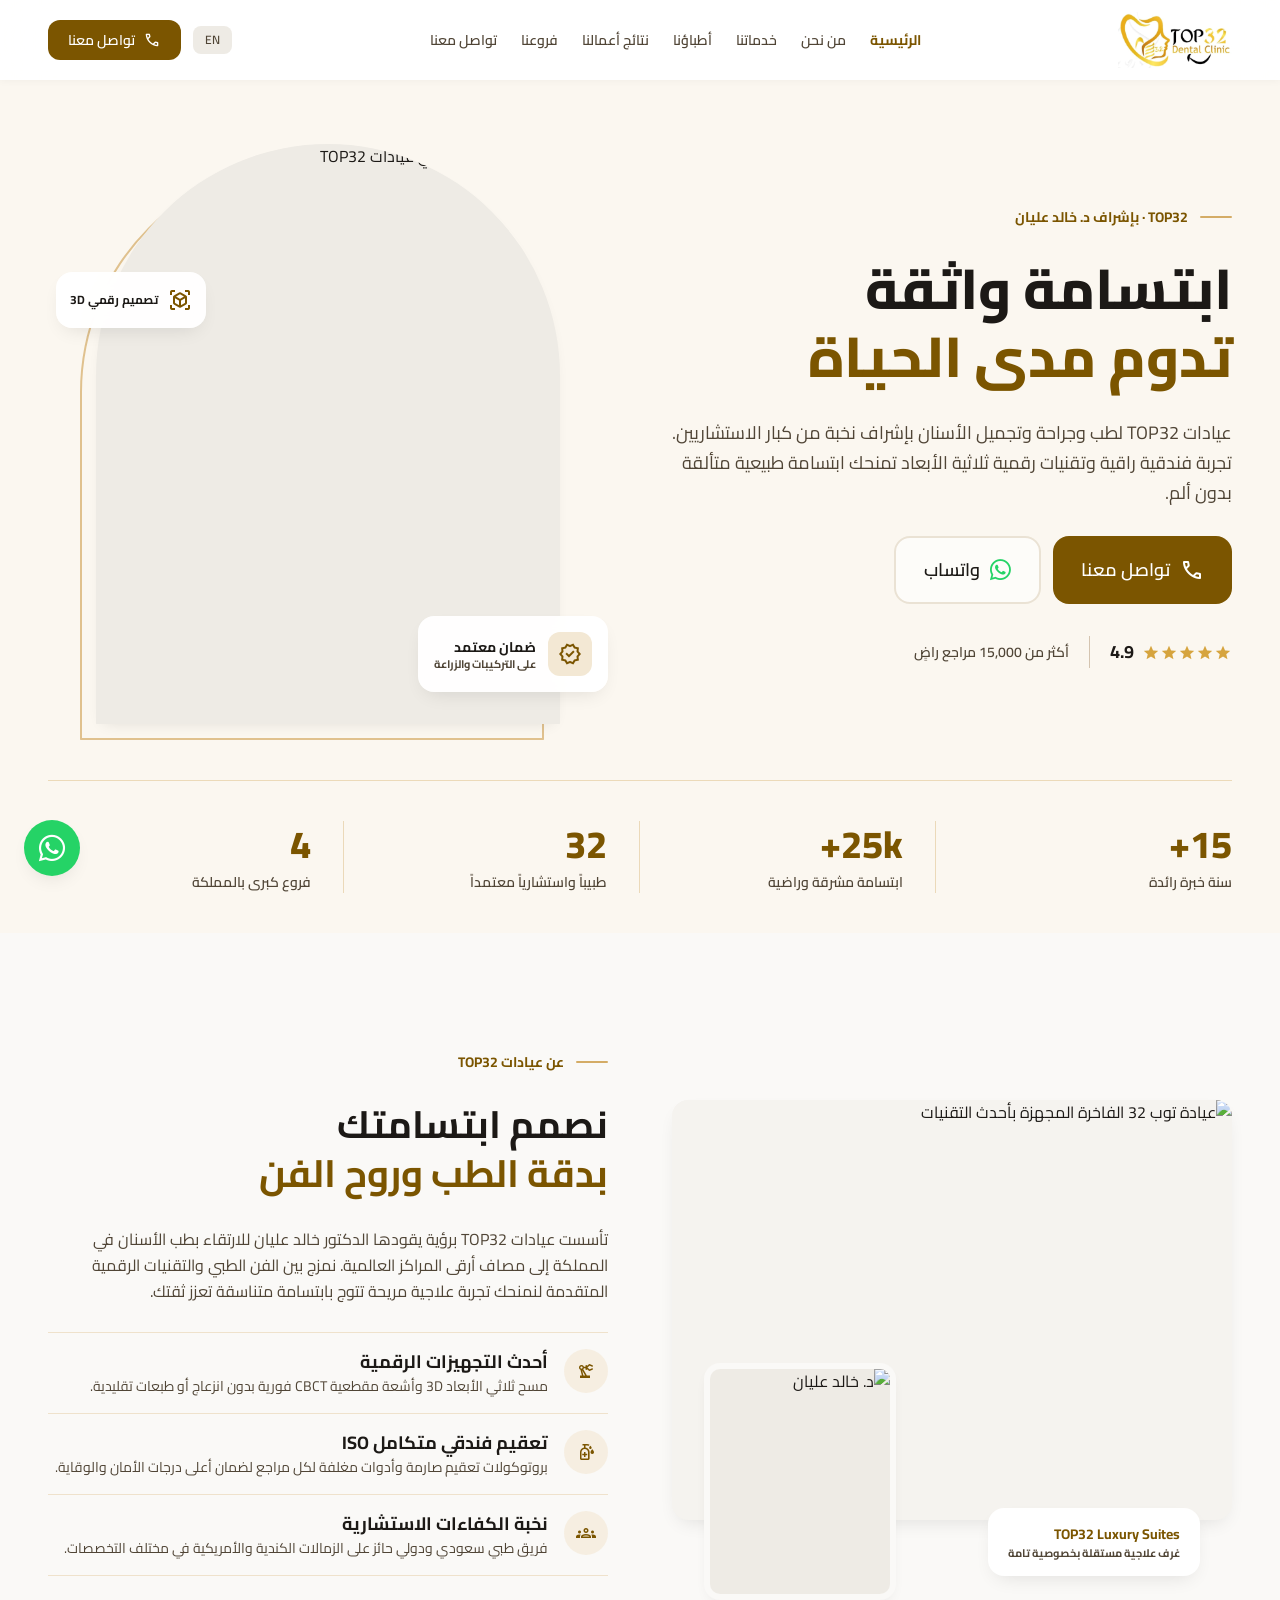
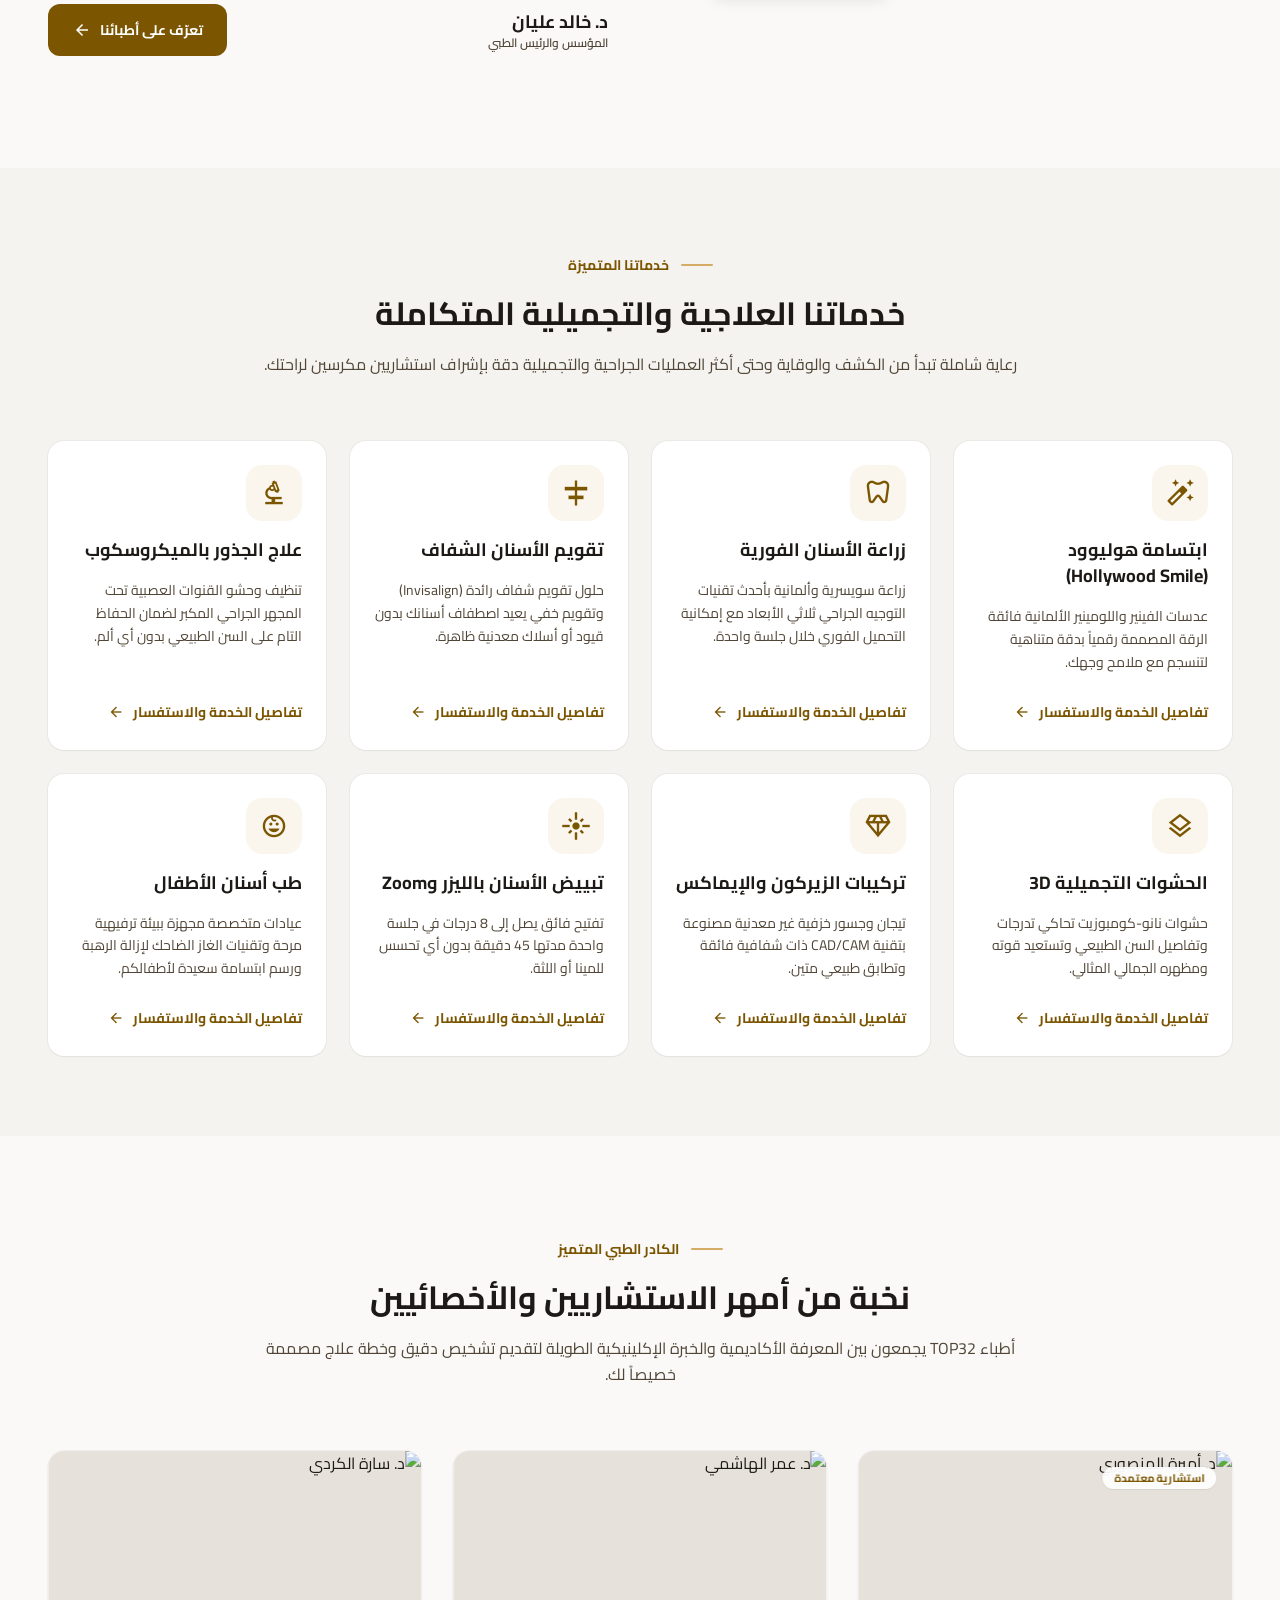
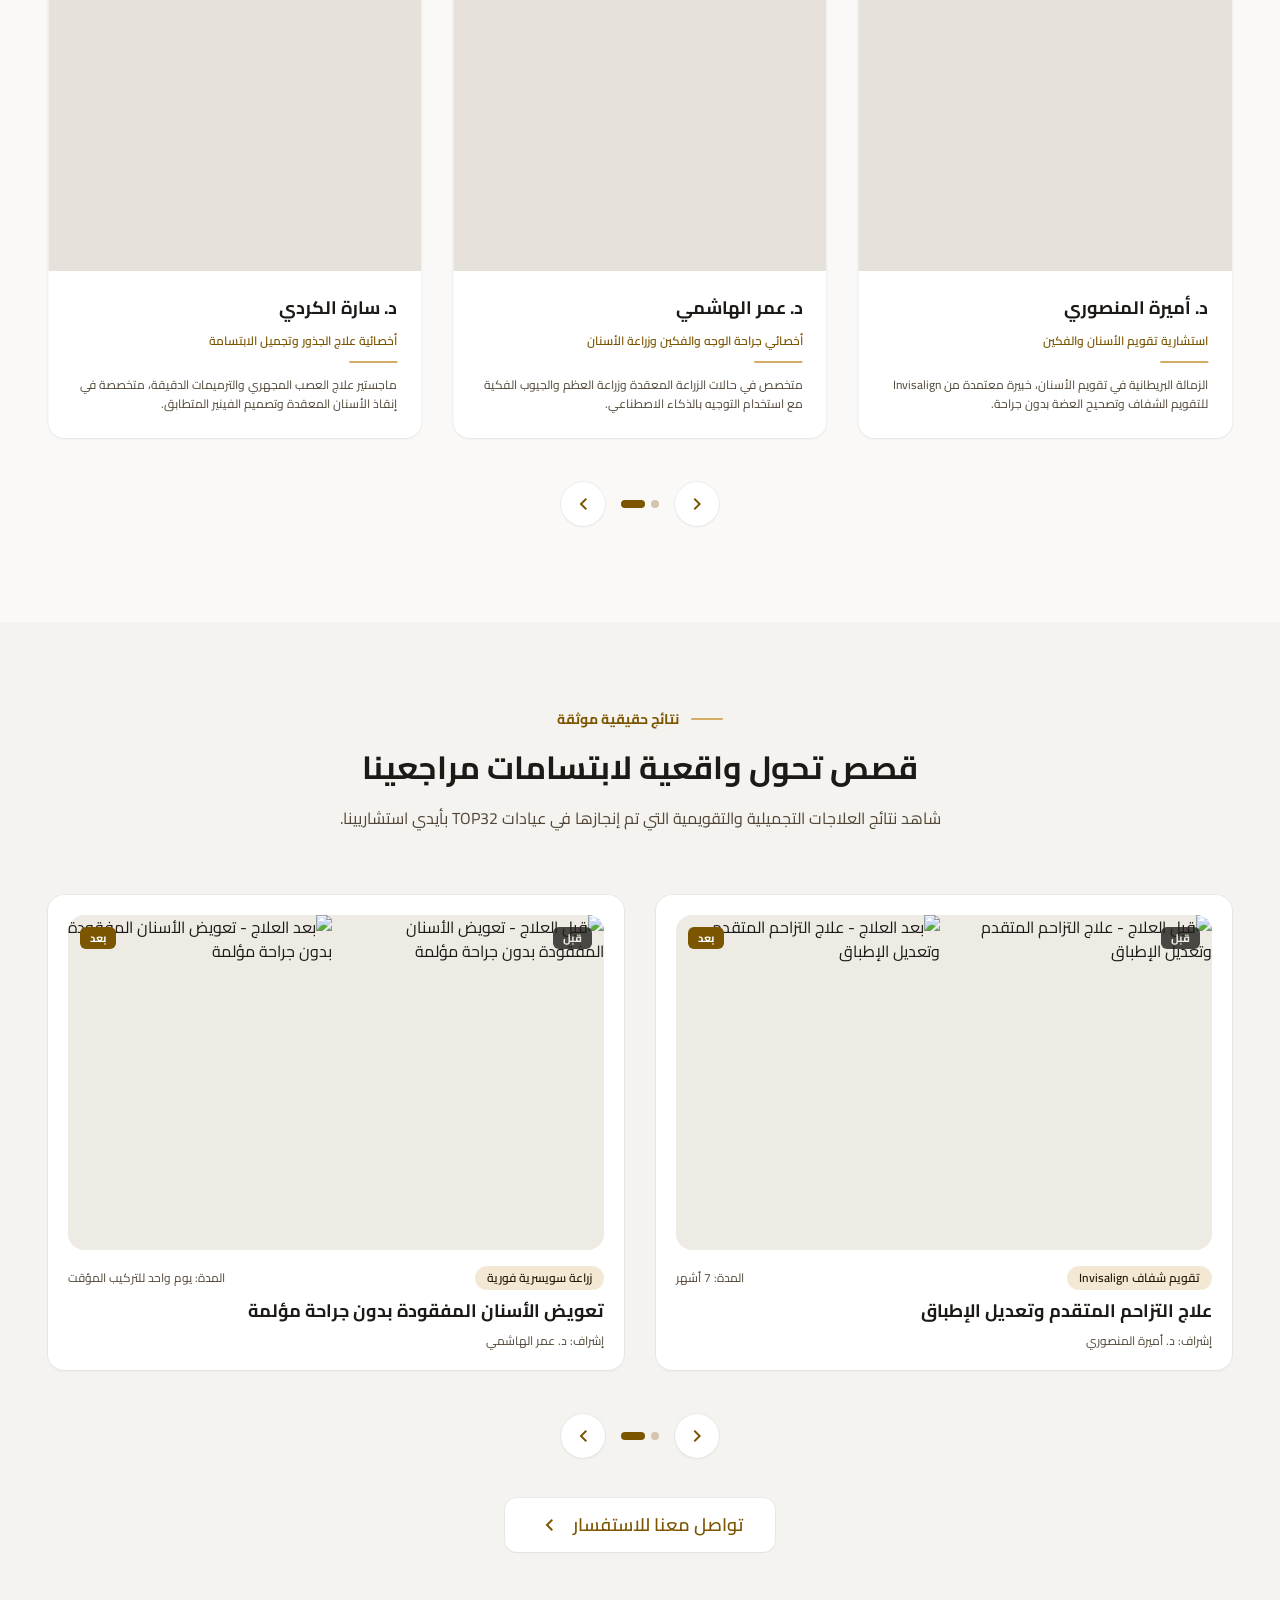
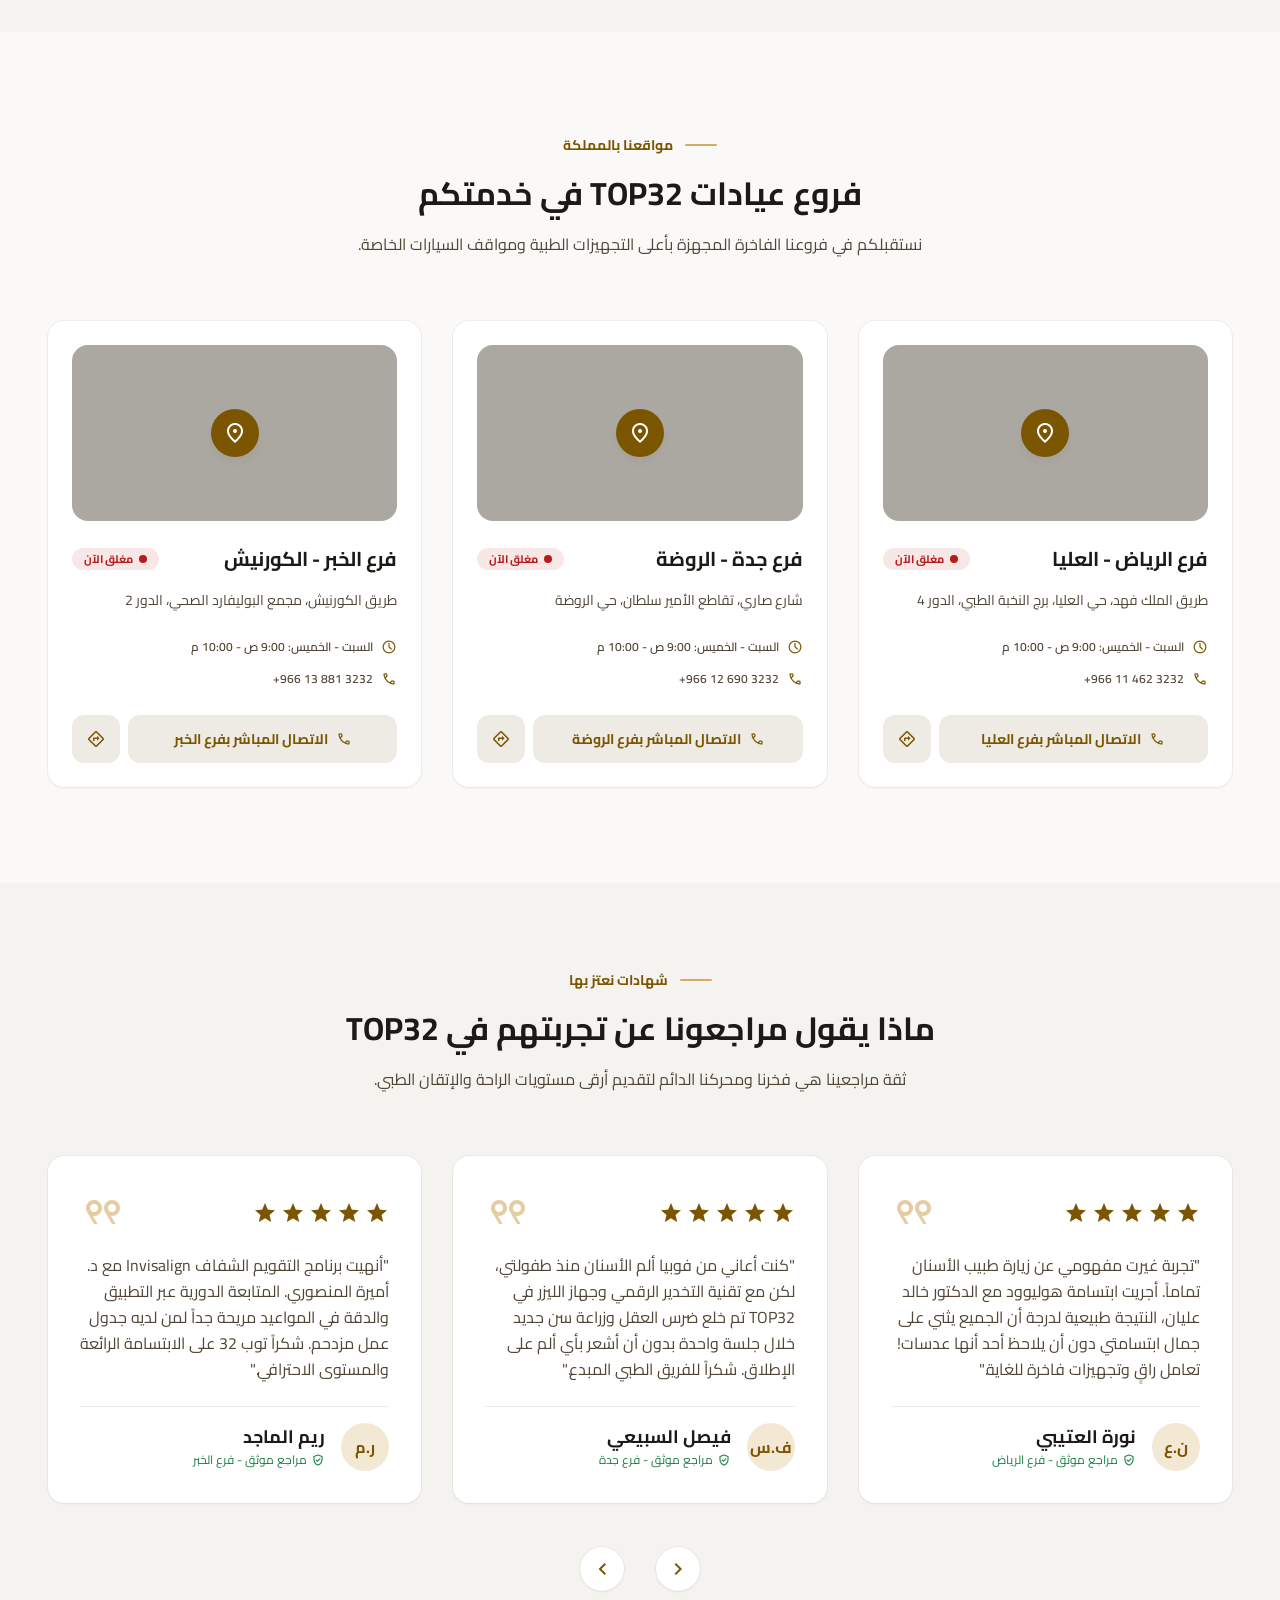
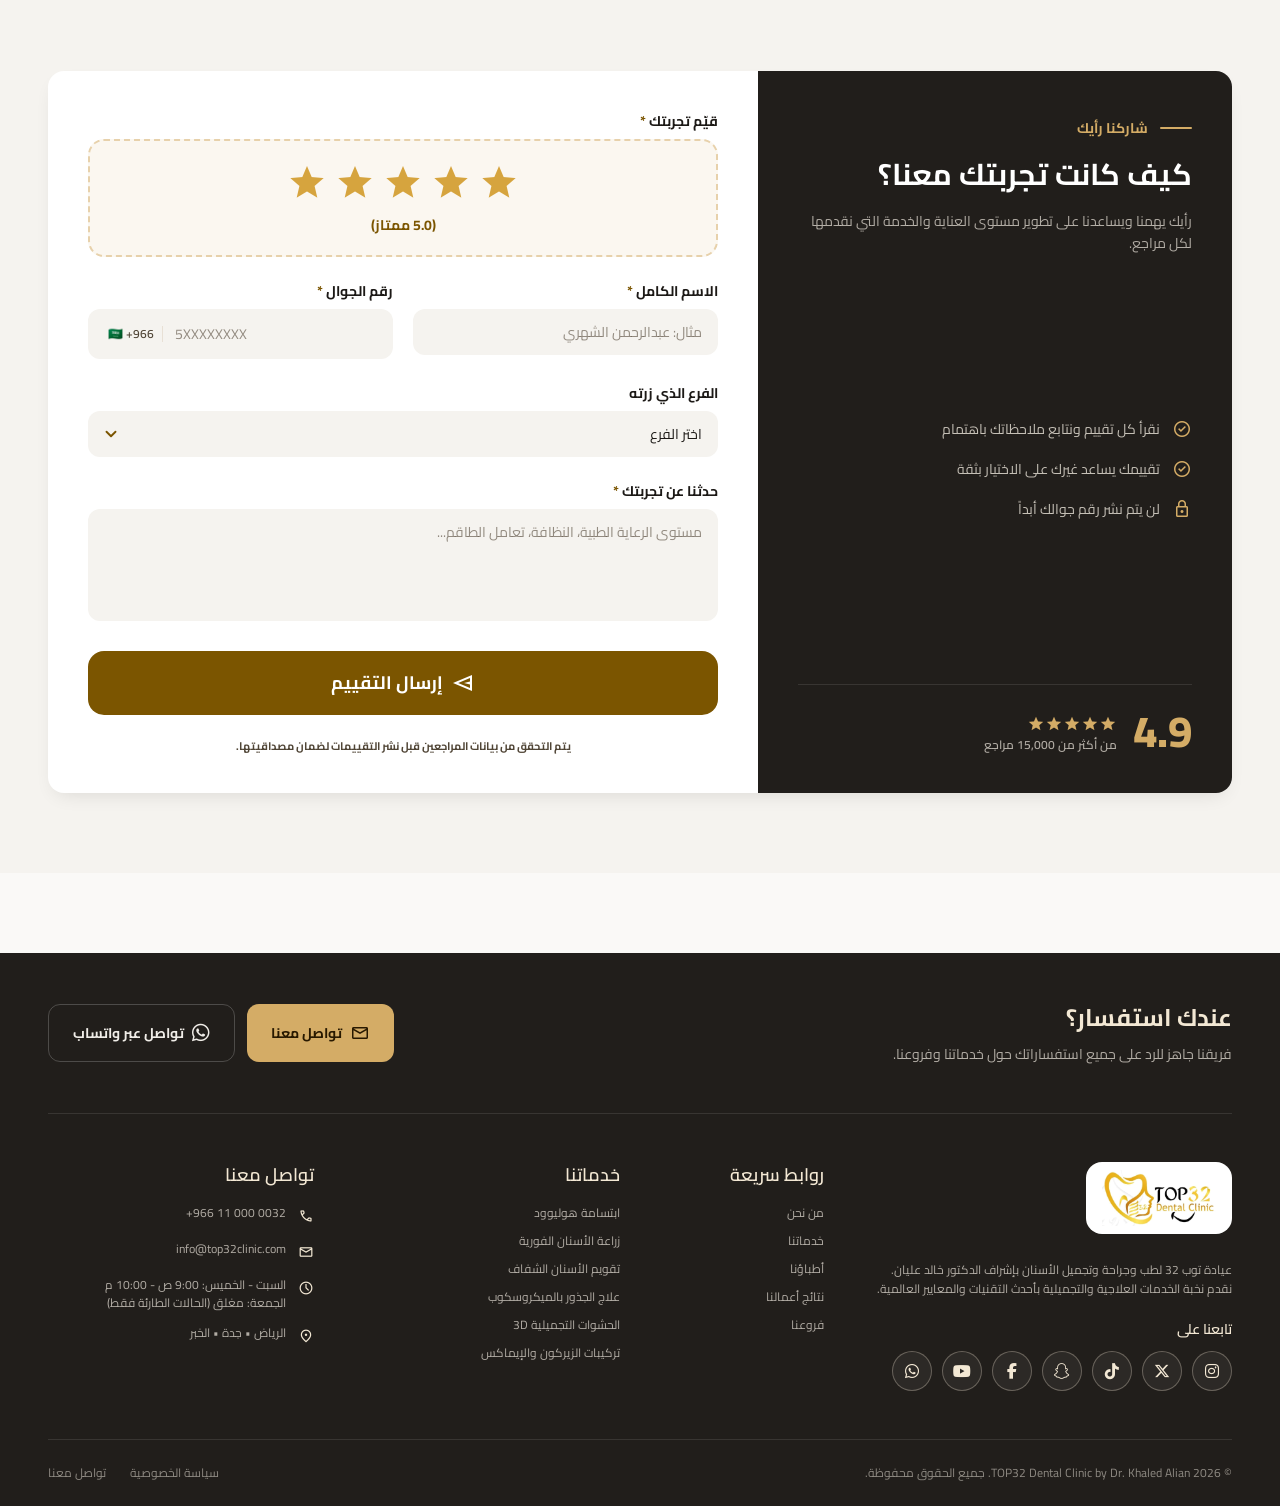
==== commit b789170d: "update design" ====
--- a/index.html
+++ b/index.html
@@ -34,7 +34,7 @@
 <a class="nav-link font-label-lg text-label-lg text-on-surface-variant hover:text-primary transition-colors py-2" data-path="branches" href="#branches">فروعنا</a>
 <a class="nav-link font-label-lg text-label-lg text-on-surface-variant hover:text-primary transition-colors py-2" data-path="contact-us" href="contact.html">تواصل معنا</a>
 </nav>
-<div class="flex items-center gap-2 sm:gap-3 shrink-0"><a class="px-3 py-1.5 rounded-lg bg-surface-container text-on-surface-variant hover:bg-surface-container-high hover:text-on-surface font-label-md text-label-md transition-colors" href="en/index.html" hreflang="en" lang="en">EN</a><a class="inline-flex items-center gap-2 px-3 sm:px-5 py-2.5 rounded-xl bg-primary text-on-primary font-label-lg text-label-lg hover:bg-primary-container hover:text-on-primary-container shadow-[0_4px_12px_rgba(123,85,0,0.2)] transition-all" href="contact.html"><span class="material-symbols-outlined text-[18px]" aria-hidden="true">call</span><span class="hidden sm:inline">تواصل معنا</span></a><button id="menu-toggle" type="button" class="xl:hidden inline-flex items-center justify-center w-10 h-10 rounded-lg bg-surface-container text-on-surface hover:bg-surface-container-high transition-colors" aria-controls="mobile-menu" aria-expanded="false" aria-label="فتح القائمة"><span class="material-symbols-outlined text-2xl">menu</span></button></div>
+<div class="flex items-center gap-2 sm:gap-3 shrink-0"><a class="px-3 py-1.5 rounded-lg bg-surface-container text-on-surface-variant hover:bg-surface-container-high hover:text-on-surface font-label-md text-label-md transition-colors" href="en/index.html" hreflang="en" lang="en">EN</a><a class="inline-flex items-center gap-2 px-3 sm:px-5 py-2.5 rounded-xl bg-primary text-on-primary font-label-lg text-label-lg hover:bg-primary-container hover:text-on-primary-container transition-all" href="contact.html"><span class="material-symbols-outlined text-[18px]" aria-hidden="true">call</span><span class="hidden sm:inline">تواصل معنا</span></a><button id="menu-toggle" type="button" class="xl:hidden inline-flex items-center justify-center w-10 h-10 rounded-lg bg-surface-container text-on-surface hover:bg-surface-container-high transition-colors" aria-controls="mobile-menu" aria-expanded="false" aria-label="فتح القائمة"><span class="material-symbols-outlined text-2xl">menu</span></button></div>
 </div>
 <nav id="mobile-menu" class="mobile-menu xl:hidden bg-surface-container-lowest" aria-label="القائمة الرئيسية">
 <div class="max-w-7xl mx-auto px-4 sm:px-6 py-3 flex flex-col gap-1">
@@ -51,9 +51,6 @@
 <main class="w-full pt-20 bg-surface" id="main">
 <!-- HERO -->
 <section class="relative overflow-hidden bg-[#fbf7f0]">
-<div class="absolute -top-48 -end-48 w-[40rem] h-[40rem] rounded-full border border-primary-fixed-dim/30 pointer-events-none"></div>
-<div class="absolute -top-28 -end-28 w-[28rem] h-[28rem] rounded-full border border-primary-fixed-dim/20 pointer-events-none"></div>
-<div class="absolute -bottom-40 -start-40 w-[32rem] h-[32rem] rounded-full bg-primary-fixed/40 blur-3xl pointer-events-none"></div>
 <div class="max-w-7xl mx-auto px-4 sm:px-6 lg:px-12 relative">
 <div class="grid grid-cols-1 lg:grid-cols-2 gap-14 lg:gap-16 items-center pt-10 pb-12 md:pt-14 lg:pt-16 lg:pb-14">
 <div class="text-start space-y-7">
@@ -61,7 +58,7 @@
 <h1 class="font-display-hero text-[34px] leading-[1.3] sm:text-[46px] lg:text-[56px] lg:leading-[1.2] font-extrabold text-on-surface">ابتسامة واثقة<span class="block text-primary">تدوم مدى الحياة</span></h1>
 <p class="font-body-lg text-body-lg md:text-[18px] md:leading-[30px] text-on-surface-variant max-w-xl">عيادات TOP32 لطب وجراحة وتجميل الأسنان بإشراف نخبة من كبار الاستشاريين. تجربة فندقية راقية وتقنيات رقمية ثلاثية الأبعاد تمنحك ابتسامة طبيعية متألقة بدون ألم.</p>
 <div class="flex flex-col sm:flex-row gap-3">
-<a class="inline-flex items-center justify-center gap-2.5 px-7 py-4 rounded-2xl bg-primary text-on-primary font-headline-sm text-headline-sm hover:bg-primary-container shadow-xl shadow-primary/25 transition-colors" href="contact.html"><span class="material-symbols-outlined text-2xl" aria-hidden="true">call</span><span>تواصل معنا</span></a>
+<a class="inline-flex items-center justify-center gap-2.5 px-7 py-4 rounded-2xl bg-primary text-on-primary font-headline-sm text-headline-sm hover:bg-primary-container transition-colors" href="contact.html"><span class="material-symbols-outlined text-2xl" aria-hidden="true">call</span><span>تواصل معنا</span></a>
 <a class="inline-flex items-center justify-center gap-2.5 px-7 py-4 rounded-2xl border-2 border-primary/15 bg-white/60 text-on-surface font-headline-sm text-headline-sm hover:border-[#25D366] hover:text-[#128C7E] transition-colors" href="https://wa.me/" data-whatsapp="" rel="noopener noreferrer" target="_blank"><i class="fa-brands fa-whatsapp text-2xl text-[#25D366]" aria-hidden="true"></i><span>واتساب</span></a>
 </div>
 <div class="flex flex-wrap items-center gap-x-5 gap-y-3 pt-1">
@@ -72,7 +69,7 @@
 </div>
 <div class="relative mx-auto w-full max-w-[22rem] sm:max-w-[26rem] lg:max-w-[29rem]">
 <div class="absolute inset-0 translate-x-4 translate-y-4 rtl:-translate-x-4 rounded-t-full rounded-b-[2rem] border-2 border-primary-fixed-dim/70"></div>
-<div class="relative rounded-t-full rounded-b-[2rem] overflow-hidden aspect-[4/5] shadow-2xl bg-surface-container">
+<div class="relative rounded-t-full rounded-b-[2rem] overflow-hidden aspect-[4/5] shadow-lg bg-surface-container">
 <img alt="مريضة مبتسمة في عيادات TOP32" class="w-full h-full object-cover object-top" fetchpriority="high" src="https://lh3.googleusercontent.com/aida-public/[base64]">
 </div>
 <div class="absolute bottom-8 start-2 sm:-start-12 bg-white/95 backdrop-blur rounded-2xl shadow-xl p-3.5 sm:p-4 flex items-center gap-3">
@@ -97,13 +94,13 @@
 <section class="py-16 md:py-28 max-w-7xl mx-auto px-4 sm:px-6 lg:px-12 w-full" id="about-us">
 <div class="grid grid-cols-1 lg:grid-cols-12 gap-14 lg:gap-16 items-center">
 <div class="lg:col-span-6 relative pb-14 sm:pb-20">
-<div class="relative rounded-[2rem] overflow-hidden aspect-[4/3] shadow-xl bg-surface-container-low">
+<div class="relative rounded-2xl overflow-hidden aspect-[4/3] shadow-xl bg-surface-container-low">
 <img alt="عيادة توب 32 الفاخرة المجهزة بأحدث التقنيات" class="w-full h-full object-cover" loading="lazy" src="https://lh3.googleusercontent.com/aida-public/[base64]">
 </div>
-<figure class="absolute bottom-0 end-4 sm:end-8 w-36 sm:w-48 rounded-[1.5rem] overflow-hidden border-[6px] border-surface shadow-2xl bg-surface-container">
+<figure class="absolute bottom-0 end-4 sm:end-8 w-36 sm:w-48 rounded-2xl overflow-hidden border-[6px] border-surface shadow-lg bg-surface-container">
 <img alt="د. خالد عليان" class="w-full aspect-[4/5] object-cover object-top" loading="lazy" src="https://lh3.googleusercontent.com/aida-public/[base64]">
 </figure>
-<div class="absolute bottom-3 sm:bottom-6 start-4 sm:start-8 bg-surface-container-lowest rounded-2xl shadow-xl px-4 py-3 sm:px-5 sm:py-4 max-w-[13rem] sm:max-w-xs">
+<div class="absolute bottom-3 sm:bottom-6 start-4 sm:start-8 about-note bg-surface-container-lowest rounded-2xl shadow-xl px-4 py-3 sm:px-5 sm:py-4 max-w-[13rem] sm:max-w-xs">
 <p class="font-label-lg text-label-lg font-bold text-primary">TOP32 Luxury Suites</p>
 <p class="font-label-sm text-label-sm text-on-surface-variant mt-0.5">غرف علاجية مستقلة بخصوصية تامة</p>
 </div>
@@ -119,7 +116,7 @@
 </ul>
 <div class="flex flex-wrap items-center justify-between gap-4">
 <div><p class="font-headline-sm text-headline-sm font-bold text-on-surface">د. خالد عليان</p><p class="font-label-md text-label-md text-on-surface-variant">المؤسس والرئيس الطبي</p></div>
-<a class="inline-flex items-center gap-2 px-6 py-3 rounded-xl bg-primary text-on-primary font-label-lg text-label-lg font-bold hover:bg-primary-container shadow-lg shadow-primary/20 transition-colors" href="#doctors"><span>تعرّف على أطبائنا</span><span class="material-symbols-outlined text-xl rtl:rotate-180" aria-hidden="true">arrow_forward</span></a>
+<a class="inline-flex items-center gap-2 px-6 py-3 rounded-xl bg-primary text-on-primary font-label-lg text-label-lg font-bold hover:bg-primary-container transition-colors" href="#doctors"><span>تعرّف على أطبائنا</span><span class="material-symbols-outlined text-xl rtl:rotate-180" aria-hidden="true">arrow_forward</span></a>
 </div>
 </div>
 </div>
@@ -129,12 +126,12 @@
 <section class="py-14 md:py-20 bg-surface-container-low" id="services">
 <div class="max-w-7xl mx-auto px-4 sm:px-6 lg:px-12">
 <div class="text-center max-w-3xl mx-auto space-y-4 mb-10 md:mb-16">
-<span class="inline-flex items-center gap-2 px-4 py-1.5 rounded-full bg-surface-container-lowest shadow-sm text-primary font-label-lg text-label-lg"><span class="material-symbols-outlined text-lg" aria-hidden="true">medical_services</span><span>خدماتنا المتميزة</span></span>
+<span class="eyebrow">خدماتنا المتميزة</span>
 <h2 class="font-headline-xl text-headline-xl-mobile md:text-headline-xl font-bold text-on-surface">خدماتنا العلاجية والتجميلية المتكاملة</h2>
 <p class="font-body-lg text-body-lg text-on-surface-variant">رعاية شاملة تبدأ من الكشف والوقاية وحتى أكثر العمليات الجراحية والتجميلية دقة بإشراف استشاريين مكرسين لراحتك.</p>
 </div>
 <div class="grid grid-cols-1 sm:grid-cols-2 lg:grid-cols-4 gap-4 sm:gap-6">
-<div class="group p-6 rounded-2xl bg-surface-container-lowest shadow-sm hover:shadow-xl transition-all duration-300 flex flex-col justify-between text-start hover:-translate-y-1.5">
+<div class="group p-6 rounded-2xl bg-surface-container-lowest shadow-sm hover:shadow-md transition-all duration-300 flex flex-col justify-between text-start">
 <div class="space-y-4">
 <div class="w-14 h-14 rounded-2xl bg-primary-fixed/40 flex items-center justify-center text-primary group-hover:bg-primary group-hover:text-on-primary transition-colors"><span class="material-symbols-outlined text-3xl" aria-hidden="true">auto_fix_high</span></div>
 <h3 class="font-headline-sm text-headline-sm font-bold text-on-surface">ابتسامة هوليوود (Hollywood Smile)</h3>
@@ -142,15 +139,15 @@
 </div>
 <a class="mt-6 inline-flex items-center gap-2 font-label-lg text-label-lg text-primary font-bold group-hover:text-primary-container" href="contact.html?service=hollywood"><span>تفاصيل الخدمة والاستفسار</span><span class="material-symbols-outlined text-lg rtl:rotate-180 transition-transform group-hover:translate-x-1 rtl:group-hover:-translate-x-1" aria-hidden="true">arrow_forward</span></a>
 </div>
-<div class="group p-6 rounded-2xl bg-surface-container-lowest shadow-sm hover:shadow-xl transition-all duration-300 flex flex-col justify-between text-start hover:-translate-y-1.5">
-<div class="space-y-4">
-<div class="w-14 h-14 rounded-2xl bg-secondary-fixed/40 flex items-center justify-center text-primary group-hover:bg-primary group-hover:text-on-primary transition-colors"><span class="material-symbols-outlined text-3xl" aria-hidden="true">dentistry</span></div>
+<div class="group p-6 rounded-2xl bg-surface-container-lowest shadow-sm hover:shadow-md transition-all duration-300 flex flex-col justify-between text-start">
+<div class="space-y-4">
+<div class="w-14 h-14 rounded-2xl bg-primary-fixed/40 flex items-center justify-center text-primary group-hover:bg-primary group-hover:text-on-primary transition-colors"><span class="material-symbols-outlined text-3xl" aria-hidden="true">dentistry</span></div>
 <h3 class="font-headline-sm text-headline-sm font-bold text-on-surface">زراعة الأسنان الفورية</h3>
 <p class="font-body-md text-body-md text-on-surface-variant leading-relaxed">زراعة سويسرية وألمانية بأحدث تقنيات التوجيه الجراحي ثلاثي الأبعاد مع إمكانية التحميل الفوري خلال جلسة واحدة.</p>
 </div>
 <a class="mt-6 inline-flex items-center gap-2 font-label-lg text-label-lg text-primary font-bold group-hover:text-primary-container" href="contact.html?service=implants"><span>تفاصيل الخدمة والاستفسار</span><span class="material-symbols-outlined text-lg rtl:rotate-180 transition-transform group-hover:translate-x-1 rtl:group-hover:-translate-x-1" aria-hidden="true">arrow_forward</span></a>
 </div>
-<div class="group p-6 rounded-2xl bg-surface-container-lowest shadow-sm hover:shadow-xl transition-all duration-300 flex flex-col justify-between text-start hover:-translate-y-1.5">
+<div class="group p-6 rounded-2xl bg-surface-container-lowest shadow-sm hover:shadow-md transition-all duration-300 flex flex-col justify-between text-start">
 <div class="space-y-4">
 <div class="w-14 h-14 rounded-2xl bg-primary-fixed/40 flex items-center justify-center text-primary group-hover:bg-primary group-hover:text-on-primary transition-colors"><span class="material-symbols-outlined text-3xl" aria-hidden="true">align_horizontal_center</span></div>
 <h3 class="font-headline-sm text-headline-sm font-bold text-on-surface">تقويم الأسنان الشفاف</h3>
@@ -158,15 +155,15 @@
 </div>
 <a class="mt-6 inline-flex items-center gap-2 font-label-lg text-label-lg text-primary font-bold group-hover:text-primary-container" href="contact.html?service=orthodontics"><span>تفاصيل الخدمة والاستفسار</span><span class="material-symbols-outlined text-lg rtl:rotate-180 transition-transform group-hover:translate-x-1 rtl:group-hover:-translate-x-1" aria-hidden="true">arrow_forward</span></a>
 </div>
-<div class="group p-6 rounded-2xl bg-surface-container-lowest shadow-sm hover:shadow-xl transition-all duration-300 flex flex-col justify-between text-start hover:-translate-y-1.5">
-<div class="space-y-4">
-<div class="w-14 h-14 rounded-2xl bg-secondary-fixed/40 flex items-center justify-center text-primary group-hover:bg-primary group-hover:text-on-primary transition-colors"><span class="material-symbols-outlined text-3xl" aria-hidden="true">biotech</span></div>
+<div class="group p-6 rounded-2xl bg-surface-container-lowest shadow-sm hover:shadow-md transition-all duration-300 flex flex-col justify-between text-start">
+<div class="space-y-4">
+<div class="w-14 h-14 rounded-2xl bg-primary-fixed/40 flex items-center justify-center text-primary group-hover:bg-primary group-hover:text-on-primary transition-colors"><span class="material-symbols-outlined text-3xl" aria-hidden="true">biotech</span></div>
 <h3 class="font-headline-sm text-headline-sm font-bold text-on-surface">علاج الجذور بالميكروسكوب</h3>
 <p class="font-body-md text-body-md text-on-surface-variant leading-relaxed">تنظيف وحشو القنوات العصبية تحت المجهر الجراحي المكبر لضمان الحفاظ التام على السن الطبيعي بدون أي ألم.</p>
 </div>
 <a class="mt-6 inline-flex items-center gap-2 font-label-lg text-label-lg text-primary font-bold group-hover:text-primary-container" href="contact.html?service=root-canal"><span>تفاصيل الخدمة والاستفسار</span><span class="material-symbols-outlined text-lg rtl:rotate-180 transition-transform group-hover:translate-x-1 rtl:group-hover:-translate-x-1" aria-hidden="true">arrow_forward</span></a>
 </div>
-<div class="group p-6 rounded-2xl bg-surface-container-lowest shadow-sm hover:shadow-xl transition-all duration-300 flex flex-col justify-between text-start hover:-translate-y-1.5">
+<div class="group p-6 rounded-2xl bg-surface-container-lowest shadow-sm hover:shadow-md transition-all duration-300 flex flex-col justify-between text-start">
 <div class="space-y-4">
 <div class="w-14 h-14 rounded-2xl bg-primary-fixed/40 flex items-center justify-center text-primary group-hover:bg-primary group-hover:text-on-primary transition-colors"><span class="material-symbols-outlined text-3xl" aria-hidden="true">layers</span></div>
 <h3 class="font-headline-sm text-headline-sm font-bold text-on-surface">الحشوات التجميلية 3D</h3>
@@ -174,15 +171,15 @@
 </div>
 <a class="mt-6 inline-flex items-center gap-2 font-label-lg text-label-lg text-primary font-bold group-hover:text-primary-container" href="contact.html?service=fillings"><span>تفاصيل الخدمة والاستفسار</span><span class="material-symbols-outlined text-lg rtl:rotate-180 transition-transform group-hover:translate-x-1 rtl:group-hover:-translate-x-1" aria-hidden="true">arrow_forward</span></a>
 </div>
-<div class="group p-6 rounded-2xl bg-surface-container-lowest shadow-sm hover:shadow-xl transition-all duration-300 flex flex-col justify-between text-start hover:-translate-y-1.5">
-<div class="space-y-4">
-<div class="w-14 h-14 rounded-2xl bg-secondary-fixed/40 flex items-center justify-center text-primary group-hover:bg-primary group-hover:text-on-primary transition-colors"><span class="material-symbols-outlined text-3xl" aria-hidden="true">diamond</span></div>
+<div class="group p-6 rounded-2xl bg-surface-container-lowest shadow-sm hover:shadow-md transition-all duration-300 flex flex-col justify-between text-start">
+<div class="space-y-4">
+<div class="w-14 h-14 rounded-2xl bg-primary-fixed/40 flex items-center justify-center text-primary group-hover:bg-primary group-hover:text-on-primary transition-colors"><span class="material-symbols-outlined text-3xl" aria-hidden="true">diamond</span></div>
 <h3 class="font-headline-sm text-headline-sm font-bold text-on-surface">تركيبات الزيركون والإيماكس</h3>
 <p class="font-body-md text-body-md text-on-surface-variant leading-relaxed">تيجان وجسور خزفية غير معدنية مصنوعة بتقنية CAD/CAM ذات شفافية فائقة وتطابق طبيعي متين.</p>
 </div>
 <a class="mt-6 inline-flex items-center gap-2 font-label-lg text-label-lg text-primary font-bold group-hover:text-primary-container" href="contact.html?service=crowns"><span>تفاصيل الخدمة والاستفسار</span><span class="material-symbols-outlined text-lg rtl:rotate-180 transition-transform group-hover:translate-x-1 rtl:group-hover:-translate-x-1" aria-hidden="true">arrow_forward</span></a>
 </div>
-<div class="group p-6 rounded-2xl bg-surface-container-lowest shadow-sm hover:shadow-xl transition-all duration-300 flex flex-col justify-between text-start hover:-translate-y-1.5">
+<div class="group p-6 rounded-2xl bg-surface-container-lowest shadow-sm hover:shadow-md transition-all duration-300 flex flex-col justify-between text-start">
 <div class="space-y-4">
 <div class="w-14 h-14 rounded-2xl bg-primary-fixed/40 flex items-center justify-center text-primary group-hover:bg-primary group-hover:text-on-primary transition-colors"><span class="material-symbols-outlined text-3xl" aria-hidden="true">flare</span></div>
 <h3 class="font-headline-sm text-headline-sm font-bold text-on-surface">تبييض الأسنان بالليزر وZoom</h3>
@@ -190,9 +187,9 @@
 </div>
 <a class="mt-6 inline-flex items-center gap-2 font-label-lg text-label-lg text-primary font-bold group-hover:text-primary-container" href="contact.html?service=whitening"><span>تفاصيل الخدمة والاستفسار</span><span class="material-symbols-outlined text-lg rtl:rotate-180 transition-transform group-hover:translate-x-1 rtl:group-hover:-translate-x-1" aria-hidden="true">arrow_forward</span></a>
 </div>
-<div class="group p-6 rounded-2xl bg-surface-container-lowest shadow-sm hover:shadow-xl transition-all duration-300 flex flex-col justify-between text-start hover:-translate-y-1.5">
-<div class="space-y-4">
-<div class="w-14 h-14 rounded-2xl bg-secondary-fixed/40 flex items-center justify-center text-primary group-hover:bg-primary group-hover:text-on-primary transition-colors"><span class="material-symbols-outlined text-3xl" aria-hidden="true">child_care</span></div>
+<div class="group p-6 rounded-2xl bg-surface-container-lowest shadow-sm hover:shadow-md transition-all duration-300 flex flex-col justify-between text-start">
+<div class="space-y-4">
+<div class="w-14 h-14 rounded-2xl bg-primary-fixed/40 flex items-center justify-center text-primary group-hover:bg-primary group-hover:text-on-primary transition-colors"><span class="material-symbols-outlined text-3xl" aria-hidden="true">child_care</span></div>
 <h3 class="font-headline-sm text-headline-sm font-bold text-on-surface">طب أسنان الأطفال</h3>
 <p class="font-body-md text-body-md text-on-surface-variant leading-relaxed">عيادات متخصصة مجهزة ببيئة ترفيهية مرحة وتقنيات الغاز الضاحك لإزالة الرهبة ورسم ابتسامة سعيدة لأطفالكم.</p>
 </div>
@@ -205,16 +202,16 @@
 <!-- OUR DOCTORS (carousel) -->
 <section class="py-16 md:py-24 max-w-7xl mx-auto px-4 sm:px-6 lg:px-12 w-full" id="doctors">
 <div class="text-center max-w-3xl mx-auto space-y-4 mb-10 md:mb-16">
-<span class="inline-flex items-center gap-2 px-4 py-1.5 rounded-full bg-surface-container text-primary font-label-lg text-label-lg"><span class="material-symbols-outlined text-lg" aria-hidden="true">badge</span><span>الكادر الطبي المتميز</span></span>
+<span class="eyebrow">الكادر الطبي المتميز</span>
 <h2 class="font-headline-xl text-headline-xl-mobile md:text-headline-xl font-bold text-on-surface">نخبة من أمهر الاستشاريين والأخصائيين</h2>
 <p class="font-body-lg text-body-lg text-on-surface-variant">أطباء TOP32 يجمعون بين المعرفة الأكاديمية والخبرة الإكلينيكية الطويلة لتقديم تشخيص دقيق وخطة علاج مصممة خصيصاً لك.</p>
 </div>
 <div class="swiper carousel" data-carousel="doctors">
 <div class="swiper-wrapper">
 <div class="swiper-slide">
-<article class="group h-full rounded-3xl overflow-hidden bg-surface-container-lowest shadow-md hover:shadow-xl transition-shadow duration-300 text-start">
+<article class="group h-full rounded-2xl overflow-hidden bg-surface-container-lowest shadow-md hover:shadow-md transition-shadow duration-300 text-start">
 <div class="aspect-[4/4.5] overflow-hidden bg-surface-container-high relative">
-<img alt="د. خالد عليان" class="w-full h-full object-cover group-hover:scale-105 transition-transform duration-500" draggable="false" loading="lazy" src="https://lh3.googleusercontent.com/aida-public/[base64]">
+<img alt="د. خالد عليان" class="w-full h-full object-cover" draggable="false" loading="lazy" src="https://lh3.googleusercontent.com/aida-public/[base64]">
 <div class="absolute top-4 start-4 bg-primary text-on-primary font-label-sm text-label-sm px-3 py-1 rounded-full shadow-md">المؤسس والرئيس الطبي</div>
 </div>
 <div class="p-6 space-y-3">
@@ -226,9 +223,9 @@
 </article>
 </div>
 <div class="swiper-slide">
-<article class="group h-full rounded-3xl overflow-hidden bg-surface-container-lowest shadow-md hover:shadow-xl transition-shadow duration-300 text-start">
+<article class="group h-full rounded-2xl overflow-hidden bg-surface-container-lowest shadow-md hover:shadow-md transition-shadow duration-300 text-start">
 <div class="aspect-[4/4.5] overflow-hidden bg-surface-container-high relative">
-<img alt="د. أميرة المنصوري" class="w-full h-full object-cover group-hover:scale-105 transition-transform duration-500" draggable="false" loading="lazy" src="https://lh3.googleusercontent.com/aida-public/[base64]">
+<img alt="د. أميرة المنصوري" class="w-full h-full object-cover" draggable="false" loading="lazy" src="https://lh3.googleusercontent.com/aida-public/[base64]">
 <div class="absolute top-4 start-4 bg-surface-container-lowest/90 backdrop-blur-md text-primary font-label-sm text-label-sm px-3 py-1 rounded-full shadow-sm">استشارية معتمدة</div>
 </div>
 <div class="p-6 space-y-3">
@@ -240,9 +237,9 @@
 </article>
 </div>
 <div class="swiper-slide">
-<article class="group h-full rounded-3xl overflow-hidden bg-surface-container-lowest shadow-md hover:shadow-xl transition-shadow duration-300 text-start">
+<article class="group h-full rounded-2xl overflow-hidden bg-surface-container-lowest shadow-md hover:shadow-md transition-shadow duration-300 text-start">
 <div class="aspect-[4/4.5] overflow-hidden bg-surface-container-high relative">
-<img alt="د. عمر الهاشمي" class="w-full h-full object-cover group-hover:scale-105 transition-transform duration-500" draggable="false" loading="lazy" src="https://lh3.googleusercontent.com/aida-public/[base64]">
+<img alt="د. عمر الهاشمي" class="w-full h-full object-cover" draggable="false" loading="lazy" src="https://lh3.googleusercontent.com/aida-public/[base64]">
 
 </div>
 <div class="p-6 space-y-3">
@@ -254,9 +251,9 @@
 </article>
 </div>
 <div class="swiper-slide">
-<article class="group h-full rounded-3xl overflow-hidden bg-surface-container-lowest shadow-md hover:shadow-xl transition-shadow duration-300 text-start">
+<article class="group h-full rounded-2xl overflow-hidden bg-surface-container-lowest shadow-md hover:shadow-md transition-shadow duration-300 text-start">
 <div class="aspect-[4/4.5] overflow-hidden bg-surface-container-high relative">
-<img alt="د. سارة الكردي" class="w-full h-full object-cover group-hover:scale-105 transition-transform duration-500" draggable="false" loading="lazy" src="https://lh3.googleusercontent.com/aida-public/[base64]">
+<img alt="د. سارة الكردي" class="w-full h-full object-cover" draggable="false" loading="lazy" src="https://lh3.googleusercontent.com/aida-public/[base64]">
 
 </div>
 <div class="p-6 space-y-3">
@@ -280,14 +277,14 @@
 <section class="py-14 md:py-20 bg-surface-container-low" id="before-and-after">
 <div class="max-w-7xl mx-auto px-4 sm:px-6 lg:px-12">
 <div class="text-center max-w-3xl mx-auto space-y-4 mb-10 md:mb-16">
-<span class="inline-flex items-center gap-2 px-4 py-1.5 rounded-full bg-surface-container-lowest shadow-sm text-primary font-label-lg text-label-lg"><span class="material-symbols-outlined text-lg" aria-hidden="true">auto_awesome</span><span>نتائج حقيقية موثقة</span></span>
+<span class="eyebrow">نتائج حقيقية موثقة</span>
 <h2 class="font-headline-xl text-headline-xl-mobile md:text-headline-xl font-bold text-on-surface">قصص تحول واقعية لابتسامات مراجعينا</h2>
 <p class="font-body-lg text-body-lg text-on-surface-variant">شاهد نتائج العلاجات التجميلية والتقويمية التي تم إنجازها في عيادات TOP32 بأيدي استشاريينا.</p>
 </div>
 <div class="swiper carousel" data-carousel="cases">
 <div class="swiper-wrapper">
 <div class="swiper-slide">
-<article class="h-full rounded-3xl bg-surface-container-lowest p-5 shadow-md flex flex-col gap-4">
+<article class="h-full rounded-2xl bg-surface-container-lowest p-5 shadow-md flex flex-col gap-4">
 <div class="relative grid grid-cols-2 gap-2 rounded-2xl overflow-hidden aspect-[16/10] bg-surface-container">
 <div class="relative"><img alt="قبل العلاج - إعادة تصميم الابتسامة بعدسات E-max" class="w-full h-full object-cover" draggable="false" loading="lazy" src="https://lh3.googleusercontent.com/aida-public/[base64]"><span class="absolute top-3 start-3 bg-inverse-surface/80 text-inverse-on-surface font-label-sm text-label-sm px-2.5 py-1 rounded-md">قبل</span></div>
 <div class="relative"><img alt="بعد العلاج - إعادة تصميم الابتسامة بعدسات E-max" class="w-full h-full object-cover" draggable="false" loading="lazy" src="https://lh3.googleusercontent.com/aida-public/[base64]"><span class="absolute top-3 end-3 bg-primary text-on-primary font-label-sm text-label-sm px-2.5 py-1 rounded-md">بعد</span></div>
@@ -303,14 +300,14 @@
 </article>
 </div>
 <div class="swiper-slide">
-<article class="h-full rounded-3xl bg-surface-container-lowest p-5 shadow-md flex flex-col gap-4">
+<article class="h-full rounded-2xl bg-surface-container-lowest p-5 shadow-md flex flex-col gap-4">
 <div class="relative grid grid-cols-2 gap-2 rounded-2xl overflow-hidden aspect-[16/10] bg-surface-container">
 <div class="relative"><img alt="قبل العلاج - علاج التزاحم المتقدم وتعديل الإطباق" class="w-full h-full object-cover" draggable="false" loading="lazy" src="https://lh3.googleusercontent.com/aida-public/[base64]"><span class="absolute top-3 start-3 bg-inverse-surface/80 text-inverse-on-surface font-label-sm text-label-sm px-2.5 py-1 rounded-md">قبل</span></div>
 <div class="relative"><img alt="بعد العلاج - علاج التزاحم المتقدم وتعديل الإطباق" class="w-full h-full object-cover" draggable="false" loading="lazy" src="https://lh3.googleusercontent.com/aida-public/[base64]"><span class="absolute top-3 end-3 bg-primary text-on-primary font-label-sm text-label-sm px-2.5 py-1 rounded-md">بعد</span></div>
 </div>
 <div class="text-start space-y-2">
 <div class="flex flex-wrap items-center justify-between gap-2">
-<span class="font-label-md text-label-md px-3 py-1 rounded-full bg-secondary-fixed text-on-secondary-fixed">تقويم شفاف Invisalign</span>
+<span class="font-label-md text-label-md px-3 py-1 rounded-full bg-primary-fixed text-on-primary-fixed">تقويم شفاف Invisalign</span>
 <span class="font-body-sm text-body-sm text-on-surface-variant">المدة: 7 أشهر</span>
 </div>
 <h3 class="font-headline-sm text-headline-sm font-bold text-on-surface">علاج التزاحم المتقدم وتعديل الإطباق</h3>
@@ -319,7 +316,7 @@
 </article>
 </div>
 <div class="swiper-slide">
-<article class="h-full rounded-3xl bg-surface-container-lowest p-5 shadow-md flex flex-col gap-4">
+<article class="h-full rounded-2xl bg-surface-container-lowest p-5 shadow-md flex flex-col gap-4">
 <div class="relative grid grid-cols-2 gap-2 rounded-2xl overflow-hidden aspect-[16/10] bg-surface-container">
 <div class="relative"><img alt="قبل العلاج - تعويض الأسنان المفقودة بدون جراحة مؤلمة" class="w-full h-full object-cover" draggable="false" loading="lazy" src="https://lh3.googleusercontent.com/aida-public/[base64]"><span class="absolute top-3 start-3 bg-inverse-surface/80 text-inverse-on-surface font-label-sm text-label-sm px-2.5 py-1 rounded-md">قبل</span></div>
 <div class="relative"><img alt="بعد العلاج - تعويض الأسنان المفقودة بدون جراحة مؤلمة" class="w-full h-full object-cover" draggable="false" loading="lazy" src="https://lh3.googleusercontent.com/aida-public/[base64]"><span class="absolute top-3 end-3 bg-primary text-on-primary font-label-sm text-label-sm px-2.5 py-1 rounded-md">بعد</span></div>
@@ -342,7 +339,7 @@
 <button type="button" class="carousel-btn w-11 h-11 rounded-full bg-surface-container-lowest text-primary shadow-md hover:bg-primary hover:text-on-primary transition-colors flex items-center justify-center" data-carousel-next="cases" aria-label="التالي"><span class="material-symbols-outlined rtl:rotate-180" aria-hidden="true">chevron_right</span></button>
 </div>
 <div class="text-center mt-10">
-<a class="inline-flex items-center gap-3 px-6 sm:px-8 py-3.5 rounded-xl bg-surface-container-lowest text-primary font-headline-sm text-headline-sm hover:bg-primary hover:text-on-primary shadow-sm hover:shadow-lg transition-all" href="contact.html"><span>تواصل معنا للاستفسار</span><span class="material-symbols-outlined rtl:rotate-180" aria-hidden="true">chevron_right</span></a>
+<a class="inline-flex items-center gap-3 px-6 sm:px-8 py-3.5 rounded-xl bg-surface-container-lowest text-primary font-headline-sm text-headline-sm hover:bg-primary hover:text-on-primary shadow-sm hover:shadow-md transition-all" href="contact.html"><span>تواصل معنا للاستفسار</span><span class="material-symbols-outlined rtl:rotate-180" aria-hidden="true">chevron_right</span></a>
 </div>
 </div>
 </section>
@@ -350,16 +347,16 @@
 <!-- BRANCHES -->
 <section class="py-16 md:py-24 max-w-7xl mx-auto px-4 sm:px-6 lg:px-12 w-full" id="branches">
 <div class="text-center max-w-3xl mx-auto space-y-4 mb-10 md:mb-16">
-<span class="inline-flex items-center gap-2 px-4 py-1.5 rounded-full bg-surface-container text-primary font-label-lg text-label-lg"><span class="material-symbols-outlined text-lg" aria-hidden="true">pin_drop</span><span>مواقعنا بالمملكة</span></span>
+<span class="eyebrow">مواقعنا بالمملكة</span>
 <h2 class="font-headline-xl text-headline-xl-mobile md:text-headline-xl font-bold text-on-surface">فروع عيادات TOP32 في خدمتكم</h2>
 <p class="font-body-lg text-body-lg text-on-surface-variant">نستقبلكم في فروعنا الفاخرة المجهزة بأعلى التجهيزات الطبية ومواقف السيارات الخاصة.</p>
 </div>
 <div class="grid grid-cols-1 md:grid-cols-2 lg:grid-cols-3 gap-6 lg:gap-8">
-<article class="rounded-3xl bg-surface-container-lowest p-6 shadow-md hover:shadow-xl transition-all duration-300 flex flex-col justify-between text-start">
+<article class="rounded-2xl bg-surface-container-lowest p-6 shadow-md hover:shadow-md transition-all duration-300 flex flex-col justify-between text-start">
 <div class="space-y-4">
 <div class="branch-map branch-map--riyadh w-full h-44 rounded-2xl bg-surface-container-high bg-cover bg-center relative overflow-hidden flex items-center justify-center" data-location="Olaya Street, Riyadh, Saudi Arabia">
 <div class="absolute inset-0 bg-inverse-surface/30"></div>
-<div class="relative z-10 w-12 h-12 rounded-full bg-primary text-on-primary flex items-center justify-center shadow-lg animate-pulse"><span class="material-symbols-outlined text-2xl" aria-hidden="true">location_on</span></div>
+<div class="relative z-10 w-12 h-12 rounded-full bg-primary text-on-primary flex items-center justify-center shadow-lg"><span class="material-symbols-outlined text-2xl" aria-hidden="true">location_on</span></div>
 </div>
 <div class="flex flex-wrap items-center justify-between gap-2 pt-2">
 <h3 class="font-headline-md text-headline-md font-bold text-on-surface">فرع الرياض - العليا</h3>
@@ -376,11 +373,11 @@
 <a class="w-12 rounded-xl bg-surface-container text-primary hover:bg-primary hover:text-on-primary transition-colors inline-flex items-center justify-center" href="https://www.google.com/maps/search/?api=1&amp;query=Olaya+Street,+Riyadh,+Saudi+Arabia" target="_blank" rel="noopener noreferrer" aria-label="الاتجاهات على الخريطة" title="الاتجاهات على الخريطة"><span class="material-symbols-outlined text-xl" aria-hidden="true">directions</span></a>
 </div>
 </article>
-<article class="rounded-3xl bg-surface-container-lowest p-6 shadow-md hover:shadow-xl transition-all duration-300 flex flex-col justify-between text-start">
+<article class="rounded-2xl bg-surface-container-lowest p-6 shadow-md hover:shadow-md transition-all duration-300 flex flex-col justify-between text-start">
 <div class="space-y-4">
 <div class="branch-map branch-map--jeddah w-full h-44 rounded-2xl bg-surface-container-high bg-cover bg-center relative overflow-hidden flex items-center justify-center" data-location="Al Rawdah, Jeddah, Saudi Arabia">
 <div class="absolute inset-0 bg-inverse-surface/30"></div>
-<div class="relative z-10 w-12 h-12 rounded-full bg-primary text-on-primary flex items-center justify-center shadow-lg animate-pulse"><span class="material-symbols-outlined text-2xl" aria-hidden="true">location_on</span></div>
+<div class="relative z-10 w-12 h-12 rounded-full bg-primary text-on-primary flex items-center justify-center shadow-lg"><span class="material-symbols-outlined text-2xl" aria-hidden="true">location_on</span></div>
 </div>
 <div class="flex flex-wrap items-center justify-between gap-2 pt-2">
 <h3 class="font-headline-md text-headline-md font-bold text-on-surface">فرع جدة - الروضة</h3>
@@ -397,11 +394,11 @@
 <a class="w-12 rounded-xl bg-surface-container text-primary hover:bg-primary hover:text-on-primary transition-colors inline-flex items-center justify-center" href="https://www.google.com/maps/search/?api=1&amp;query=Al+Rawdah,+Jeddah,+Saudi+Arabia" target="_blank" rel="noopener noreferrer" aria-label="الاتجاهات على الخريطة" title="الاتجاهات على الخريطة"><span class="material-symbols-outlined text-xl" aria-hidden="true">directions</span></a>
 </div>
 </article>
-<article class="rounded-3xl bg-surface-container-lowest p-6 shadow-md hover:shadow-xl transition-all duration-300 flex flex-col justify-between text-start">
+<article class="rounded-2xl bg-surface-container-lowest p-6 shadow-md hover:shadow-md transition-all duration-300 flex flex-col justify-between text-start">
 <div class="space-y-4">
 <div class="branch-map branch-map--khobar w-full h-44 rounded-2xl bg-surface-container-high bg-cover bg-center relative overflow-hidden flex items-center justify-center" data-location="Corniche, Khobar, Saudi Arabia">
 <div class="absolute inset-0 bg-inverse-surface/30"></div>
-<div class="relative z-10 w-12 h-12 rounded-full bg-primary text-on-primary flex items-center justify-center shadow-lg animate-pulse"><span class="material-symbols-outlined text-2xl" aria-hidden="true">location_on</span></div>
+<div class="relative z-10 w-12 h-12 rounded-full bg-primary text-on-primary flex items-center justify-center shadow-lg"><span class="material-symbols-outlined text-2xl" aria-hidden="true">location_on</span></div>
 </div>
 <div class="flex flex-wrap items-center justify-between gap-2 pt-2">
 <h3 class="font-headline-md text-headline-md font-bold text-on-surface">فرع الخبر - الكورنيش</h3>
@@ -425,14 +422,14 @@
 <section class="py-14 md:py-20 bg-surface-container-low" id="reviews">
 <div class="max-w-7xl mx-auto px-4 sm:px-6 lg:px-12">
 <div class="text-center max-w-3xl mx-auto space-y-4 mb-10 md:mb-16">
-<span class="inline-flex items-center gap-2 px-4 py-1.5 rounded-full bg-surface-container-lowest shadow-sm text-primary font-label-lg text-label-lg"><span class="material-symbols-outlined text-lg" aria-hidden="true">reviews</span><span>شهادات نعتز بها</span></span>
+<span class="eyebrow">شهادات نعتز بها</span>
 <h2 class="font-headline-xl text-headline-xl-mobile md:text-headline-xl font-bold text-on-surface">ماذا يقول مراجعونا عن تجربتهم في TOP32</h2>
 <p class="font-body-lg text-body-lg text-on-surface-variant">ثقة مراجعينا هي فخرنا ومحركنا الدائم لتقديم أرقى مستويات الراحة والإتقان الطبي.</p>
 </div>
 <div class="swiper carousel" data-carousel="reviews">
 <div class="swiper-wrapper">
 <div class="swiper-slide">
-<article class="h-full p-6 md:p-8 rounded-3xl bg-surface-container-lowest shadow-md flex flex-col justify-between text-start gap-6">
+<article class="h-full p-6 md:p-8 rounded-2xl bg-surface-container-lowest shadow-md flex flex-col justify-between text-start gap-6">
 <div class="space-y-4">
 <div class="flex items-center justify-between">
 <div class="flex items-center gap-1 text-primary" aria-label="5 من 5 نجوم"><span class="material-symbols-outlined icon-filled" aria-hidden="true">star</span><span class="material-symbols-outlined icon-filled" aria-hidden="true">star</span><span class="material-symbols-outlined icon-filled" aria-hidden="true">star</span><span class="material-symbols-outlined icon-filled" aria-hidden="true">star</span><span class="material-symbols-outlined icon-filled" aria-hidden="true">star</span></div>
@@ -450,7 +447,7 @@
 </article>
 </div>
 <div class="swiper-slide">
-<article class="h-full p-6 md:p-8 rounded-3xl bg-surface-container-lowest shadow-md flex flex-col justify-between text-start gap-6">
+<article class="h-full p-6 md:p-8 rounded-2xl bg-surface-container-lowest shadow-md flex flex-col justify-between text-start gap-6">
 <div class="space-y-4">
 <div class="flex items-center justify-between">
 <div class="flex items-center gap-1 text-primary" aria-label="5 من 5 نجوم"><span class="material-symbols-outlined icon-filled" aria-hidden="true">star</span><span class="material-symbols-outlined icon-filled" aria-hidden="true">star</span><span class="material-symbols-outlined icon-filled" aria-hidden="true">star</span><span class="material-symbols-outlined icon-filled" aria-hidden="true">star</span><span class="material-symbols-outlined icon-filled" aria-hidden="true">star</span></div>
@@ -459,7 +456,7 @@
 <p class="font-body-lg text-body-lg text-on-surface-variant leading-relaxed">"كنت أعاني من فوبيا ألم الأسنان منذ طفولتي، لكن مع تقنية التخدير الرقمي وجهاز الليزر في TOP32 تم خلع ضرس العقل وزراعة سن جديد خلال جلسة واحدة بدون أن أشعر بأي ألم على الإطلاق. شكراً للفريق الطبي المبدع."</p>
 </div>
 <div class="flex items-center gap-4 pt-4 border-t border-surface-container">
-<div class="w-12 h-12 rounded-full bg-secondary-fixed flex items-center justify-center font-bold text-primary shrink-0">ف.س</div>
+<div class="w-12 h-12 rounded-full bg-primary-fixed flex items-center justify-center font-bold text-primary shrink-0">ف.س</div>
 <div>
 <p class="font-headline-sm text-headline-sm font-bold text-on-surface">فيصل السبيعي</p>
 <div class="flex items-center gap-1 text-xs text-[#15803D]"><span class="material-symbols-outlined text-sm" aria-hidden="true">verified_user</span><span>مراجع موثق - فرع جدة</span></div>
@@ -468,7 +465,7 @@
 </article>
 </div>
 <div class="swiper-slide">
-<article class="h-full p-6 md:p-8 rounded-3xl bg-surface-container-lowest shadow-md flex flex-col justify-between text-start gap-6">
+<article class="h-full p-6 md:p-8 rounded-2xl bg-surface-container-lowest shadow-md flex flex-col justify-between text-start gap-6">
 <div class="space-y-4">
 <div class="flex items-center justify-between">
 <div class="flex items-center gap-1 text-primary" aria-label="5 من 5 نجوم"><span class="material-symbols-outlined icon-filled" aria-hidden="true">star</span><span class="material-symbols-outlined icon-filled" aria-hidden="true">star</span><span class="material-symbols-outlined icon-filled" aria-hidden="true">star</span><span class="material-symbols-outlined icon-filled" aria-hidden="true">star</span><span class="material-symbols-outlined icon-filled" aria-hidden="true">star</span></div>
@@ -494,10 +491,8 @@
 </div>
 
 <!-- Review form -->
-<div class="mt-12 md:mt-20 grid grid-cols-1 lg:grid-cols-5 rounded-[2rem] overflow-hidden shadow-xl bg-surface-container-lowest text-start">
+<div class="mt-12 md:mt-20 grid grid-cols-1 lg:grid-cols-5 rounded-2xl overflow-hidden shadow-xl bg-surface-container-lowest text-start">
 <div class="lg:col-span-2 relative overflow-hidden bg-inverse-surface text-inverse-on-surface p-7 sm:p-10 flex flex-col justify-between gap-10">
-<div class="absolute -top-24 -end-24 w-72 h-72 rounded-full border border-primary-fixed-dim/25 pointer-events-none"></div>
-<div class="absolute -top-12 -end-12 w-48 h-48 rounded-full border border-primary-fixed-dim/20 pointer-events-none"></div>
 <div class="relative space-y-4">
 <span class="eyebrow eyebrow--light">شاركنا رأيك</span>
 <h3 class="font-headline-lg text-headline-lg md:text-[30px] md:leading-[1.35] font-bold text-white">كيف كانت تجربتك معنا؟</h3>
@@ -527,14 +522,14 @@
 </div>
 <div><label class="block font-label-lg text-label-lg font-bold text-on-surface mb-2" for="review-branch">الفرع الذي زرته</label><select class="w-full px-4 py-3 rounded-xl bg-surface-container-low text-on-surface text-body-md placeholder-on-surface-variant/60 focus:outline-none focus:ring-2 focus:ring-primary border-0 transition-all form-select" id="review-branch" name="branch"><option value="">اختر الفرع</option><option value="riyadh">فرع الرياض - العليا</option><option value="jeddah">فرع جدة - الروضة</option><option value="khobar">فرع الخبر - الكورنيش</option></select></div>
 <div><label class="block font-label-lg text-label-lg font-bold text-on-surface mb-2" for="review-text">حدثنا عن تجربتك <span class="text-primary">*</span></label><textarea class="w-full px-4 py-3 rounded-xl bg-surface-container-low text-on-surface text-body-md placeholder-on-surface-variant/60 focus:outline-none focus:ring-2 focus:ring-primary border-0 transition-all resize-none" id="review-text" name="message" required rows="4" placeholder="مستوى الرعاية الطبية، النظافة، تعامل الطاقم..."></textarea></div>
-<button class="w-full py-4 rounded-2xl bg-primary hover:bg-primary-container text-on-primary font-headline-sm text-headline-sm font-bold shadow-lg shadow-primary/20 transition-colors flex items-center justify-center gap-2" type="submit"><span class="material-symbols-outlined text-2xl rtl:-scale-x-100" aria-hidden="true">send</span><span>إرسال التقييم</span></button>
+<button class="w-full py-4 rounded-2xl bg-primary hover:bg-primary-container text-on-primary font-headline-sm text-headline-sm font-bold transition-colors flex items-center justify-center gap-2" type="submit"><span class="material-symbols-outlined text-2xl rtl:-scale-x-100" aria-hidden="true">send</span><span>إرسال التقييم</span></button>
 <p class="font-label-sm text-label-sm text-center text-on-surface-variant">يتم التحقق من بيانات المراجعين قبل نشر التقييمات لضمان مصداقيتها.</p>
 </form>
 </div>
 </div>
 </section>
 </main>
-<div class="fixed bottom-4 end-4 sm:bottom-6 sm:end-6 z-40 group"><a class="relative flex items-center justify-center w-14 h-14 rounded-full bg-[#25D366] text-white shadow-xl hover:scale-105 transition-transform" href="https://wa.me/" data-whatsapp="" rel="noopener noreferrer" target="_blank" aria-label="تواصل عبر واتساب"><span class="absolute -inset-1 rounded-full bg-secondary-fixed-dim/40 animate-ping pointer-events-none"></span><i class="fa-brands fa-whatsapp text-3xl relative" aria-hidden="true"></i><span class="absolute bottom-full end-0 mb-3 hidden group-hover:block whitespace-nowrap bg-inverse-surface text-inverse-on-surface font-label-sm text-label-sm px-3 py-1.5 rounded-lg shadow-lg pointer-events-none">تحدث مع خدمة العملاء</span></a></div>
+<div class="fixed bottom-4 end-4 sm:bottom-6 sm:end-6 z-40 group"><a class="relative flex items-center justify-center w-14 h-14 rounded-full bg-[#25D366] text-white shadow-xl hover:scale-105 transition-transform" href="https://wa.me/" data-whatsapp="" rel="noopener noreferrer" target="_blank" aria-label="تواصل عبر واتساب"><i class="fa-brands fa-whatsapp text-3xl relative" aria-hidden="true"></i><span class="absolute bottom-full end-0 mb-3 hidden group-hover:block whitespace-nowrap bg-inverse-surface text-inverse-on-surface font-label-sm text-label-sm px-3 py-1.5 rounded-lg shadow-lg pointer-events-none">تحدث مع خدمة العملاء</span></a></div>
 <footer class="w-full bg-inverse-surface text-inverse-on-surface mt-14 md:mt-20">
 <div class="max-w-7xl mx-auto px-4 sm:px-6 lg:px-12">
 <div class="py-10 md:py-12 border-b border-white/10 flex flex-col lg:flex-row items-center justify-between gap-6 text-center lg:text-start">
@@ -553,7 +548,7 @@
 <p class="font-body-sm text-body-sm text-surface-variant/80 leading-relaxed">عيادة توب 32 لطب وجراحة وتجميل الأسنان بإشراف الدكتور خالد عليان. نقدم نخبة الخدمات العلاجية والتجميلية بأحدث التقنيات والمعايير العالمية.</p>
 <div class="space-y-3">
 <p class="font-label-lg text-label-lg text-primary-fixed">تابعنا على</p>
-<div class="flex flex-wrap items-center gap-2.5"><a class="w-10 h-10 rounded-full bg-white/5 border border-primary-fixed/30 text-primary-fixed flex items-center justify-center hover:bg-primary hover:text-on-primary hover:border-primary hover:-translate-y-0.5 transition-all" href="https://www.instagram.com/" data-social="instagram" target="_blank" rel="noopener noreferrer" aria-label="انستغرام" title="انستغرام"><i class="fa-brands fa-instagram text-base" aria-hidden="true"></i></a><a class="w-10 h-10 rounded-full bg-white/5 border border-primary-fixed/30 text-primary-fixed flex items-center justify-center hover:bg-primary hover:text-on-primary hover:border-primary hover:-translate-y-0.5 transition-all" href="https://x.com/" data-social="x" target="_blank" rel="noopener noreferrer" aria-label="إكس" title="إكس"><i class="fa-brands fa-x-twitter text-base" aria-hidden="true"></i></a><a class="w-10 h-10 rounded-full bg-white/5 border border-primary-fixed/30 text-primary-fixed flex items-center justify-center hover:bg-primary hover:text-on-primary hover:border-primary hover:-translate-y-0.5 transition-all" href="https://www.tiktok.com/" data-social="tiktok" target="_blank" rel="noopener noreferrer" aria-label="تيك توك" title="تيك توك"><i class="fa-brands fa-tiktok text-base" aria-hidden="true"></i></a><a class="w-10 h-10 rounded-full bg-white/5 border border-primary-fixed/30 text-primary-fixed flex items-center justify-center hover:bg-primary hover:text-on-primary hover:border-primary hover:-translate-y-0.5 transition-all" href="https://www.snapchat.com/" data-social="snapchat" target="_blank" rel="noopener noreferrer" aria-label="سناب شات" title="سناب شات"><i class="fa-brands fa-snapchat text-base" aria-hidden="true"></i></a><a class="w-10 h-10 rounded-full bg-white/5 border border-primary-fixed/30 text-primary-fixed flex items-center justify-center hover:bg-primary hover:text-on-primary hover:border-primary hover:-translate-y-0.5 transition-all" href="https://www.facebook.com/" data-social="facebook" target="_blank" rel="noopener noreferrer" aria-label="فيسبوك" title="فيسبوك"><i class="fa-brands fa-facebook-f text-base" aria-hidden="true"></i></a><a class="w-10 h-10 rounded-full bg-white/5 border border-primary-fixed/30 text-primary-fixed flex items-center justify-center hover:bg-primary hover:text-on-primary hover:border-primary hover:-translate-y-0.5 transition-all" href="https://www.youtube.com/" data-social="youtube" target="_blank" rel="noopener noreferrer" aria-label="يوتيوب" title="يوتيوب"><i class="fa-brands fa-youtube text-base" aria-hidden="true"></i></a><a class="w-10 h-10 rounded-full bg-white/5 border border-primary-fixed/30 text-primary-fixed flex items-center justify-center hover:bg-[#25D366] hover:text-white hover:border-[#25D366] hover:-translate-y-0.5 transition-all" href="https://wa.me/" data-whatsapp="" target="_blank" rel="noopener noreferrer" aria-label="واتساب" title="واتساب"><i class="fa-brands fa-whatsapp text-base" aria-hidden="true"></i></a></div>
+<div class="flex flex-wrap items-center gap-2.5"><a class="w-10 h-10 rounded-full bg-white/5 border border-primary-fixed/30 text-primary-fixed flex items-center justify-center hover:bg-primary hover:text-on-primary hover:border-primary transition-all" href="https://www.instagram.com/" data-social="instagram" target="_blank" rel="noopener noreferrer" aria-label="انستغرام" title="انستغرام"><i class="fa-brands fa-instagram text-base" aria-hidden="true"></i></a><a class="w-10 h-10 rounded-full bg-white/5 border border-primary-fixed/30 text-primary-fixed flex items-center justify-center hover:bg-primary hover:text-on-primary hover:border-primary transition-all" href="https://x.com/" data-social="x" target="_blank" rel="noopener noreferrer" aria-label="إكس" title="إكس"><i class="fa-brands fa-x-twitter text-base" aria-hidden="true"></i></a><a class="w-10 h-10 rounded-full bg-white/5 border border-primary-fixed/30 text-primary-fixed flex items-center justify-center hover:bg-primary hover:text-on-primary hover:border-primary transition-all" href="https://www.tiktok.com/" data-social="tiktok" target="_blank" rel="noopener noreferrer" aria-label="تيك توك" title="تيك توك"><i class="fa-brands fa-tiktok text-base" aria-hidden="true"></i></a><a class="w-10 h-10 rounded-full bg-white/5 border border-primary-fixed/30 text-primary-fixed flex items-center justify-center hover:bg-primary hover:text-on-primary hover:border-primary transition-all" href="https://www.snapchat.com/" data-social="snapchat" target="_blank" rel="noopener noreferrer" aria-label="سناب شات" title="سناب شات"><i class="fa-brands fa-snapchat text-base" aria-hidden="true"></i></a><a class="w-10 h-10 rounded-full bg-white/5 border border-primary-fixed/30 text-primary-fixed flex items-center justify-center hover:bg-primary hover:text-on-primary hover:border-primary transition-all" href="https://www.facebook.com/" data-social="facebook" target="_blank" rel="noopener noreferrer" aria-label="فيسبوك" title="فيسبوك"><i class="fa-brands fa-facebook-f text-base" aria-hidden="true"></i></a><a class="w-10 h-10 rounded-full bg-white/5 border border-primary-fixed/30 text-primary-fixed flex items-center justify-center hover:bg-primary hover:text-on-primary hover:border-primary transition-all" href="https://www.youtube.com/" data-social="youtube" target="_blank" rel="noopener noreferrer" aria-label="يوتيوب" title="يوتيوب"><i class="fa-brands fa-youtube text-base" aria-hidden="true"></i></a><a class="w-10 h-10 rounded-full bg-white/5 border border-primary-fixed/30 text-primary-fixed flex items-center justify-center hover:bg-[#25D366] hover:text-white hover:border-[#25D366] transition-all" href="https://wa.me/" data-whatsapp="" target="_blank" rel="noopener noreferrer" aria-label="واتساب" title="واتساب"><i class="fa-brands fa-whatsapp text-base" aria-hidden="true"></i></a></div>
 </div>
 </div>
 <div class="space-y-4 lg:col-span-2">
--- a/asset-front/css/style.css
+++ b/asset-front/css/style.css
@@ -26,7 +26,7 @@
   --tw-ring-inset:  ;
   --tw-ring-offset-width: 0px;
   --tw-ring-offset-color: #fff;
-  --tw-ring-color: rgb(59 130 246 / 0.5);
+  --tw-ring-color: rgb(123 85 0 / 0.5);
   --tw-ring-offset-shadow: 0 0 #0000;
   --tw-ring-shadow: 0 0 #0000;
   --tw-shadow: 0 0 #0000;
@@ -80,7 +80,7 @@
   --tw-ring-inset:  ;
   --tw-ring-offset-width: 0px;
   --tw-ring-offset-color: #fff;
-  --tw-ring-color: rgb(59 130 246 / 0.5);
+  --tw-ring-color: rgb(123 85 0 / 0.5);
   --tw-ring-offset-shadow: 0 0 #0000;
   --tw-ring-shadow: 0 0 #0000;
   --tw-shadow: 0 0 #0000;
@@ -1168,7 +1168,7 @@
 }
 
 .divide-primary-fixed-dim\/30 > :not([hidden]) ~ :not([hidden]) {
-  border-color: rgb(248 188 83 / 0.3);
+  border-color: rgb(212 172 102 / 0.3);
 }
 
 .overflow-hidden {
@@ -1267,31 +1267,31 @@
 }
 
 .border-primary-fixed-dim\/20 {
-  border-color: rgb(248 188 83 / 0.2);
+  border-color: rgb(212 172 102 / 0.2);
 }
 
 .border-primary-fixed-dim\/25 {
-  border-color: rgb(248 188 83 / 0.25);
+  border-color: rgb(212 172 102 / 0.25);
 }
 
 .border-primary-fixed-dim\/30 {
-  border-color: rgb(248 188 83 / 0.3);
+  border-color: rgb(212 172 102 / 0.3);
 }
 
 .border-primary-fixed-dim\/40 {
-  border-color: rgb(248 188 83 / 0.4);
+  border-color: rgb(212 172 102 / 0.4);
 }
 
 .border-primary-fixed-dim\/50 {
-  border-color: rgb(248 188 83 / 0.5);
+  border-color: rgb(212 172 102 / 0.5);
 }
 
 .border-primary-fixed-dim\/70 {
-  border-color: rgb(248 188 83 / 0.7);
+  border-color: rgb(212 172 102 / 0.7);
 }
 
 .border-primary-fixed\/30 {
-  border-color: rgb(255 222 172 / 0.3);
+  border-color: rgb(243 232 212 / 0.3);
 }
 
 .border-primary\/15 {
@@ -1300,12 +1300,12 @@
 
 .border-surface {
   --tw-border-opacity: 1;
-  border-color: rgb(248 249 255 / var(--tw-border-opacity, 1));
+  border-color: rgb(250 249 247 / var(--tw-border-opacity, 1));
 }
 
 .border-surface-container {
   --tw-border-opacity: 1;
-  border-color: rgb(230 238 255 / var(--tw-border-opacity, 1));
+  border-color: rgb(238 235 229 / var(--tw-border-opacity, 1));
 }
 
 .border-white\/10 {
@@ -1328,15 +1328,15 @@
 
 .bg-inverse-surface {
   --tw-bg-opacity: 1;
-  background-color: rgb(39 49 63 / var(--tw-bg-opacity, 1));
+  background-color: rgb(33 30 27 / var(--tw-bg-opacity, 1));
 }
 
 .bg-inverse-surface\/30 {
-  background-color: rgb(39 49 63 / 0.3);
+  background-color: rgb(33 30 27 / 0.3);
 }
 
 .bg-inverse-surface\/80 {
-  background-color: rgb(39 49 63 / 0.8);
+  background-color: rgb(33 30 27 / 0.8);
 }
 
 .bg-outline-variant {
@@ -1351,61 +1351,61 @@
 
 .bg-primary-fixed {
   --tw-bg-opacity: 1;
-  background-color: rgb(255 222 172 / var(--tw-bg-opacity, 1));
+  background-color: rgb(243 232 212 / var(--tw-bg-opacity, 1));
 }
 
 .bg-primary-fixed-dim {
   --tw-bg-opacity: 1;
-  background-color: rgb(248 188 83 / var(--tw-bg-opacity, 1));
+  background-color: rgb(212 172 102 / var(--tw-bg-opacity, 1));
 }
 
 .bg-primary-fixed\/20 {
-  background-color: rgb(255 222 172 / 0.2);
+  background-color: rgb(243 232 212 / 0.2);
 }
 
 .bg-primary-fixed\/40 {
-  background-color: rgb(255 222 172 / 0.4);
+  background-color: rgb(243 232 212 / 0.4);
 }
 
 .bg-primary-fixed\/50 {
-  background-color: rgb(255 222 172 / 0.5);
+  background-color: rgb(243 232 212 / 0.5);
 }
 
 .bg-primary-fixed\/60 {
-  background-color: rgb(255 222 172 / 0.6);
+  background-color: rgb(243 232 212 / 0.6);
 }
 
 .bg-secondary-fixed {
   --tw-bg-opacity: 1;
-  background-color: rgb(255 223 157 / var(--tw-bg-opacity, 1));
+  background-color: rgb(243 232 212 / var(--tw-bg-opacity, 1));
 }
 
 .bg-secondary-fixed-dim\/40 {
-  background-color: rgb(249 189 20 / 0.4);
+  background-color: rgb(214 164 62 / 0.4);
 }
 
 .bg-secondary-fixed\/40 {
-  background-color: rgb(255 223 157 / 0.4);
+  background-color: rgb(243 232 212 / 0.4);
 }
 
 .bg-surface {
   --tw-bg-opacity: 1;
-  background-color: rgb(248 249 255 / var(--tw-bg-opacity, 1));
+  background-color: rgb(250 249 247 / var(--tw-bg-opacity, 1));
 }
 
 .bg-surface-container {
   --tw-bg-opacity: 1;
-  background-color: rgb(230 238 255 / var(--tw-bg-opacity, 1));
+  background-color: rgb(238 235 229 / var(--tw-bg-opacity, 1));
 }
 
 .bg-surface-container-high {
   --tw-bg-opacity: 1;
-  background-color: rgb(222 233 252 / var(--tw-bg-opacity, 1));
+  background-color: rgb(230 226 219 / var(--tw-bg-opacity, 1));
 }
 
 .bg-surface-container-low {
   --tw-bg-opacity: 1;
-  background-color: rgb(239 244 255 / var(--tw-bg-opacity, 1));
+  background-color: rgb(245 243 239 / var(--tw-bg-opacity, 1));
 }
 
 .bg-surface-container-lowest {
@@ -1439,7 +1439,7 @@
 
 .from-surface-container-low {
   --tw-gradient-from: #eff4ff var(--tw-gradient-from-position);
-  --tw-gradient-to: rgb(239 244 255 / 0) var(--tw-gradient-to-position);
+  --tw-gradient-to: rgb(245 243 239 / 0) var(--tw-gradient-to-position);
   --tw-gradient-stops: var(--tw-gradient-from), var(--tw-gradient-to);
 }
 
@@ -1862,7 +1862,7 @@
 
 .text-inverse-on-surface {
   --tw-text-opacity: 1;
-  color: rgb(234 241 255 / var(--tw-text-opacity, 1));
+  color: rgb(240 237 232 / var(--tw-text-opacity, 1));
 }
 
 .text-on-primary {
@@ -1882,7 +1882,7 @@
 
 .text-on-surface {
   --tw-text-opacity: 1;
-  color: rgb(18 28 42 / var(--tw-text-opacity, 1));
+  color: rgb(28 25 22 / var(--tw-text-opacity, 1));
 }
 
 .text-on-surface-variant {
@@ -1897,33 +1897,33 @@
 
 .text-primary-fixed {
   --tw-text-opacity: 1;
-  color: rgb(255 222 172 / var(--tw-text-opacity, 1));
+  color: rgb(243 232 212 / var(--tw-text-opacity, 1));
 }
 
 .text-primary-fixed-dim {
   --tw-text-opacity: 1;
-  color: rgb(248 188 83 / var(--tw-text-opacity, 1));
+  color: rgb(212 172 102 / var(--tw-text-opacity, 1));
 }
 
 .text-primary-fixed-dim\/60 {
-  color: rgb(248 188 83 / 0.6);
+  color: rgb(212 172 102 / 0.6);
 }
 
 .text-secondary-fixed-dim {
   --tw-text-opacity: 1;
-  color: rgb(249 189 20 / var(--tw-text-opacity, 1));
+  color: rgb(214 164 62 / var(--tw-text-opacity, 1));
 }
 
 .text-surface-variant\/60 {
-  color: rgb(217 227 246 / 0.6);
+  color: rgb(214 208 199 / 0.6);
 }
 
 .text-surface-variant\/80 {
-  color: rgb(217 227 246 / 0.8);
+  color: rgb(214 208 199 / 0.8);
 }
 
 .text-surface-variant\/90 {
-  color: rgb(217 227 246 / 0.9);
+  color: rgb(214 208 199 / 0.9);
 }
 
 .text-white {
@@ -1957,7 +1957,7 @@
 }
 
 .shadow-2xl {
-  --tw-shadow: 0 25px 50px -12px rgb(0 0 0 / 0.25);
+  --tw-shadow: 0 12px 28px -12px rgb(0 0 0 / 0.18);
   --tw-shadow-colored: 0 25px 50px -12px var(--tw-shadow-color);
   box-shadow: var(--tw-ring-offset-shadow, 0 0 #0000), var(--tw-ring-shadow, 0 0 #0000), var(--tw-shadow);
 }
@@ -1975,25 +1975,25 @@
 }
 
 .shadow-lg {
-  --tw-shadow: 0 10px 15px -3px rgb(0 0 0 / 0.1), 0 4px 6px -4px rgb(0 0 0 / 0.1);
+  --tw-shadow: 0 6px 16px -8px rgb(0 0 0 / 0.12);
   --tw-shadow-colored: 0 10px 15px -3px var(--tw-shadow-color), 0 4px 6px -4px var(--tw-shadow-color);
   box-shadow: var(--tw-ring-offset-shadow, 0 0 #0000), var(--tw-ring-shadow, 0 0 #0000), var(--tw-shadow);
 }
 
 .shadow-md {
-  --tw-shadow: 0 4px 6px -1px rgb(0 0 0 / 0.1), 0 2px 4px -2px rgb(0 0 0 / 0.1);
+  --tw-shadow: 0 1px 3px rgb(0 0 0 / 0.05), 0 0 0 1px rgb(0 0 0 / 0.04);
   --tw-shadow-colored: 0 4px 6px -1px var(--tw-shadow-color), 0 2px 4px -2px var(--tw-shadow-color);
   box-shadow: var(--tw-ring-offset-shadow, 0 0 #0000), var(--tw-ring-shadow, 0 0 #0000), var(--tw-shadow);
 }
 
 .shadow-sm {
-  --tw-shadow: 0 1px 2px 0 rgb(0 0 0 / 0.05);
+  --tw-shadow: 0 1px 2px rgb(0 0 0 / 0.04), 0 0 0 1px rgb(0 0 0 / 0.04);
   --tw-shadow-colored: 0 1px 2px 0 var(--tw-shadow-color);
   box-shadow: var(--tw-ring-offset-shadow, 0 0 #0000), var(--tw-ring-shadow, 0 0 #0000), var(--tw-shadow);
 }
 
 .shadow-xl {
-  --tw-shadow: 0 20px 25px -5px rgb(0 0 0 / 0.1), 0 8px 10px -6px rgb(0 0 0 / 0.1);
+  --tw-shadow: 0 8px 20px -8px rgb(0 0 0 / 0.12);
   --tw-shadow-colored: 0 20px 25px -5px var(--tw-shadow-color), 0 8px 10px -6px var(--tw-shadow-color);
   box-shadow: var(--tw-ring-offset-shadow, 0 0 #0000), var(--tw-ring-shadow, 0 0 #0000), var(--tw-shadow);
 }
@@ -2065,12 +2065,12 @@
 
 .selection\:bg-primary-fixed *::-moz-selection {
   --tw-bg-opacity: 1;
-  background-color: rgb(255 222 172 / var(--tw-bg-opacity, 1));
+  background-color: rgb(243 232 212 / var(--tw-bg-opacity, 1));
 }
 
 .selection\:bg-primary-fixed *::selection {
   --tw-bg-opacity: 1;
-  background-color: rgb(255 222 172 / var(--tw-bg-opacity, 1));
+  background-color: rgb(243 232 212 / var(--tw-bg-opacity, 1));
 }
 
 .selection\:text-on-primary-fixed *::-moz-selection {
@@ -2085,12 +2085,12 @@
 
 .selection\:bg-primary-fixed::-moz-selection {
   --tw-bg-opacity: 1;
-  background-color: rgb(255 222 172 / var(--tw-bg-opacity, 1));
+  background-color: rgb(243 232 212 / var(--tw-bg-opacity, 1));
 }
 
 .selection\:bg-primary-fixed::selection {
   --tw-bg-opacity: 1;
-  background-color: rgb(255 222 172 / var(--tw-bg-opacity, 1));
+  background-color: rgb(243 232 212 / var(--tw-bg-opacity, 1));
 }
 
 .selection\:text-on-primary-fixed::-moz-selection {
@@ -2175,17 +2175,17 @@
 
 .hover\:bg-primary-fixed:hover {
   --tw-bg-opacity: 1;
-  background-color: rgb(255 222 172 / var(--tw-bg-opacity, 1));
+  background-color: rgb(243 232 212 / var(--tw-bg-opacity, 1));
 }
 
 .hover\:bg-surface-container-high:hover {
   --tw-bg-opacity: 1;
-  background-color: rgb(222 233 252 / var(--tw-bg-opacity, 1));
+  background-color: rgb(230 226 219 / var(--tw-bg-opacity, 1));
 }
 
 .hover\:bg-surface-container-low:hover {
   --tw-bg-opacity: 1;
-  background-color: rgb(239 244 255 / var(--tw-bg-opacity, 1));
+  background-color: rgb(245 243 239 / var(--tw-bg-opacity, 1));
 }
 
 .hover\:text-\[\#128C7E\]:hover {
@@ -2205,7 +2205,7 @@
 
 .hover\:text-on-surface:hover {
   --tw-text-opacity: 1;
-  color: rgb(18 28 42 / var(--tw-text-opacity, 1));
+  color: rgb(28 25 22 / var(--tw-text-opacity, 1));
 }
 
 .hover\:text-primary:hover {
@@ -2215,7 +2215,7 @@
 
 .hover\:text-primary-fixed:hover {
   --tw-text-opacity: 1;
-  color: rgb(255 222 172 / var(--tw-text-opacity, 1));
+  color: rgb(243 232 212 / var(--tw-text-opacity, 1));
 }
 
 .hover\:text-white:hover {
@@ -2786,11 +2786,11 @@
   width: 2rem;
   height: 2px;
   border-radius: 2px;
-  background: #f8bc53;
+  background: #d4ac66;
 }
 
 .eyebrow--light {
-  color: #f8bc53;
+  color: #d4ac66;
 }
 
 /* ---------- Navigation ---------- */
@@ -2800,7 +2800,7 @@
 }
 
 .mobile-menu .nav-link.is-active {
-  background: #eff4ff;
+  background: #f5f3ef;
 }
 
 .mobile-menu {
@@ -2815,7 +2815,7 @@
   max-height: calc(100vh - 5rem);
   overflow-y: auto;
   visibility: visible;
-  border-top-color: #dee9fc;
+  border-top-color: #e6e2db;
 }
 
 body.menu-open {
@@ -2926,11 +2926,11 @@
   max-width: calc(100vw - 2rem);
   padding: 0.9rem 1.2rem;
   border-radius: 1rem;
-  background: #27313f;
-  color: #eaf1ff;
+  background: #211e1b;
+  color: #f0ede8;
   font-family: var(--font-main);
   font-weight: 600;
-  box-shadow: 0 12px 30px rgba(0, 0, 0, 0.25);
+  box-shadow: 0 12px 30px rgba(0, 0, 0, 0.15);
   opacity: 0;
   transform: translate(-50%, 1rem);
   pointer-events: none;
@@ -2938,7 +2938,7 @@
 }
 
 .toast .material-symbols-outlined {
-  color: #f8bc53;
+  color: #d4ac66;
 }
 
 .toast.is-visible {
@@ -2952,7 +2952,7 @@
 }
 
 .branch-tab.is-active {
-  border-color: #f8bc53;
+  border-color: #d4ac66;
 }
 
 .faq summary::-webkit-details-marker,
@@ -2964,7 +2964,7 @@
 .policy-section + .policy-section {
   margin-top: 2.25rem;
   padding-top: 2.25rem;
-  border-top: 1px solid #e6eeff;
+  border-top: 1px solid #eeebe5;
 }
 
 .policy h2 {
@@ -2972,7 +2972,7 @@
   font-size: 22px;
   line-height: 32px;
   font-weight: 700;
-  color: #121c2a;
+  color: #1c1916;
 }
 
 .policy p,
@@ -3002,7 +3002,7 @@
 }
 
 .policy strong {
-  color: #121c2a;
+  color: #1c1916;
 }
 
 .policy a {
@@ -3031,3 +3031,36 @@
 .branch-map--khobar {
   background-image: url('https://lh3.googleusercontent.com/aida-public/[base64]');
 }
+
+/* ---------- Small-screen adjustments ---------- */
+h1,
+h2,
+h3 {
+  overflow-wrap: break-word;
+}
+
+@supports (height: 100dvh) {
+  .mobile-menu.is-open {
+    max-height: calc(100dvh - 5rem);
+  }
+}
+
+@media (max-width: 639px) {
+  /* stop iOS from zooming into form fields */
+  input,
+  select,
+  textarea {
+    font-size: 16px !important;
+  }
+
+  /* about-us caption must not run under the doctor photo */
+  .about-note {
+    max-width: calc(100% - 12.5rem);
+  }
+}
+
+@media (max-width: 379px) {
+  .about-note {
+    display: none;
+  }
+}
